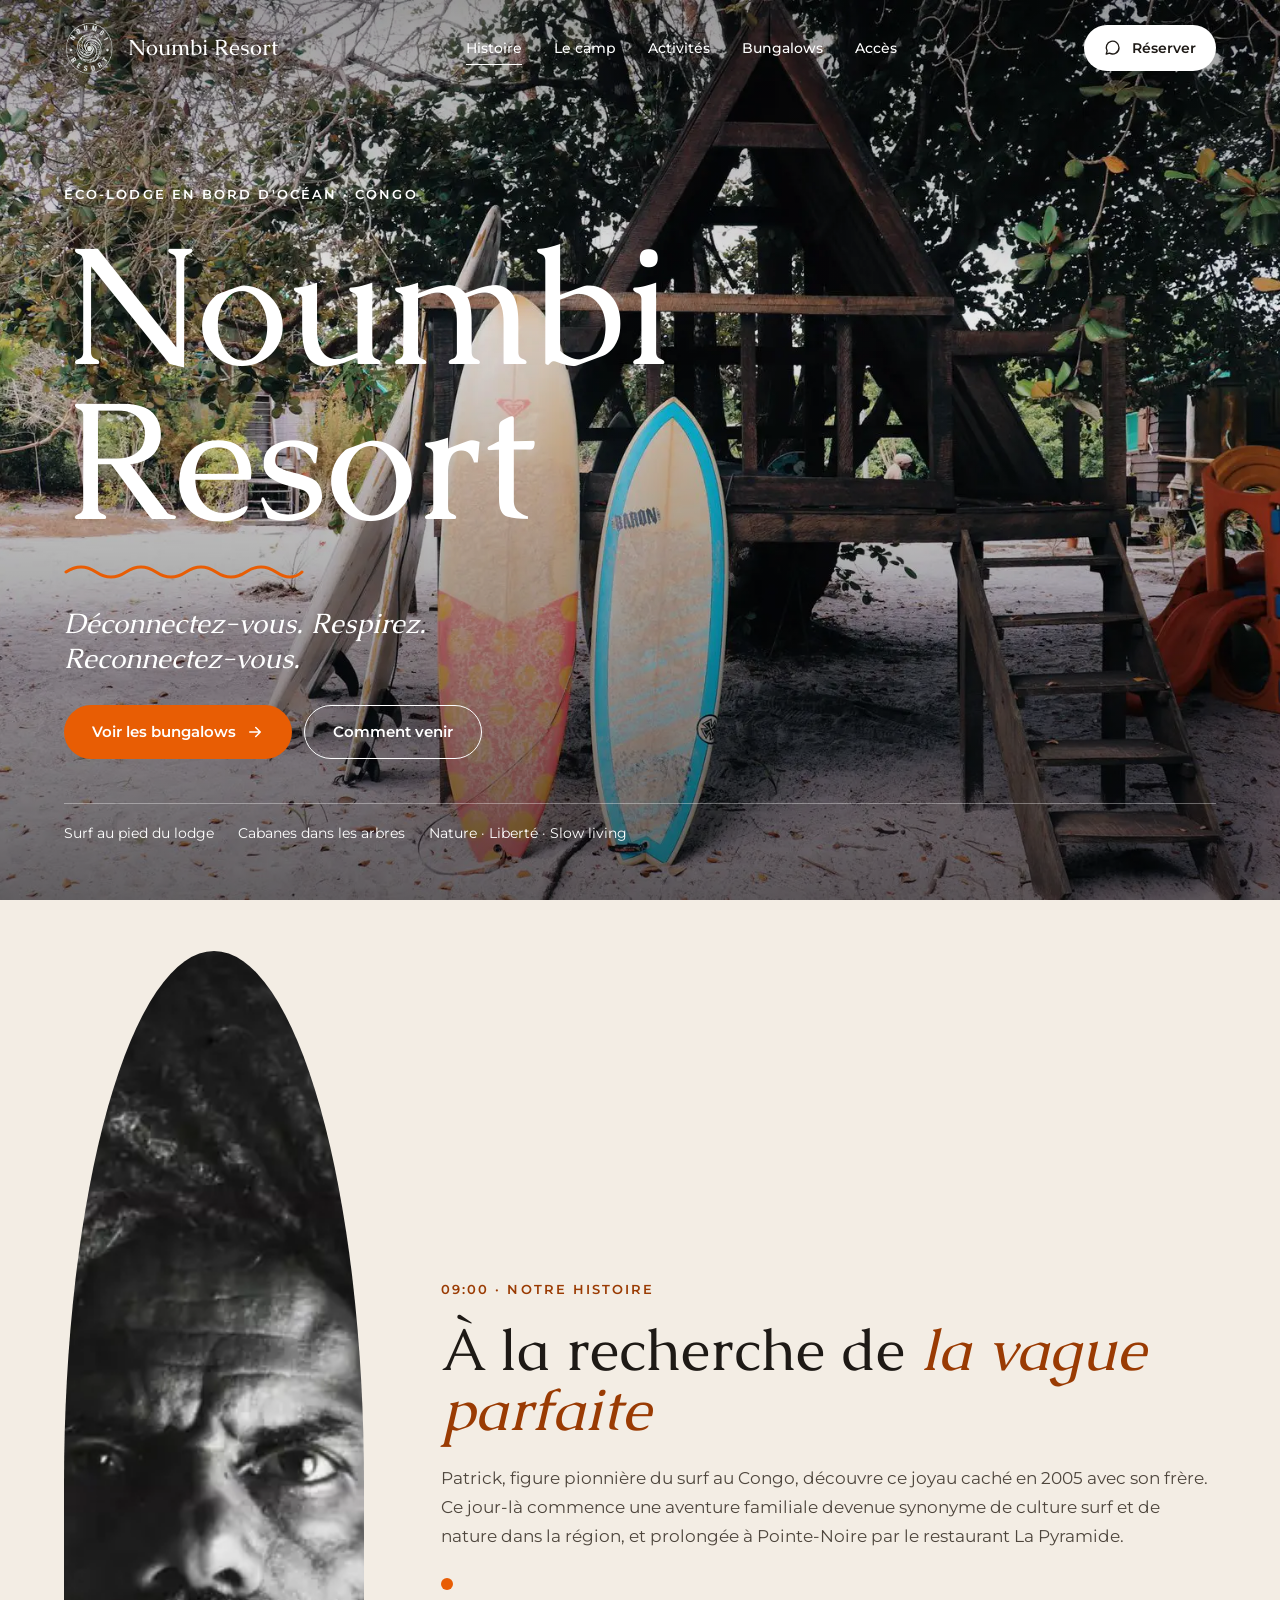
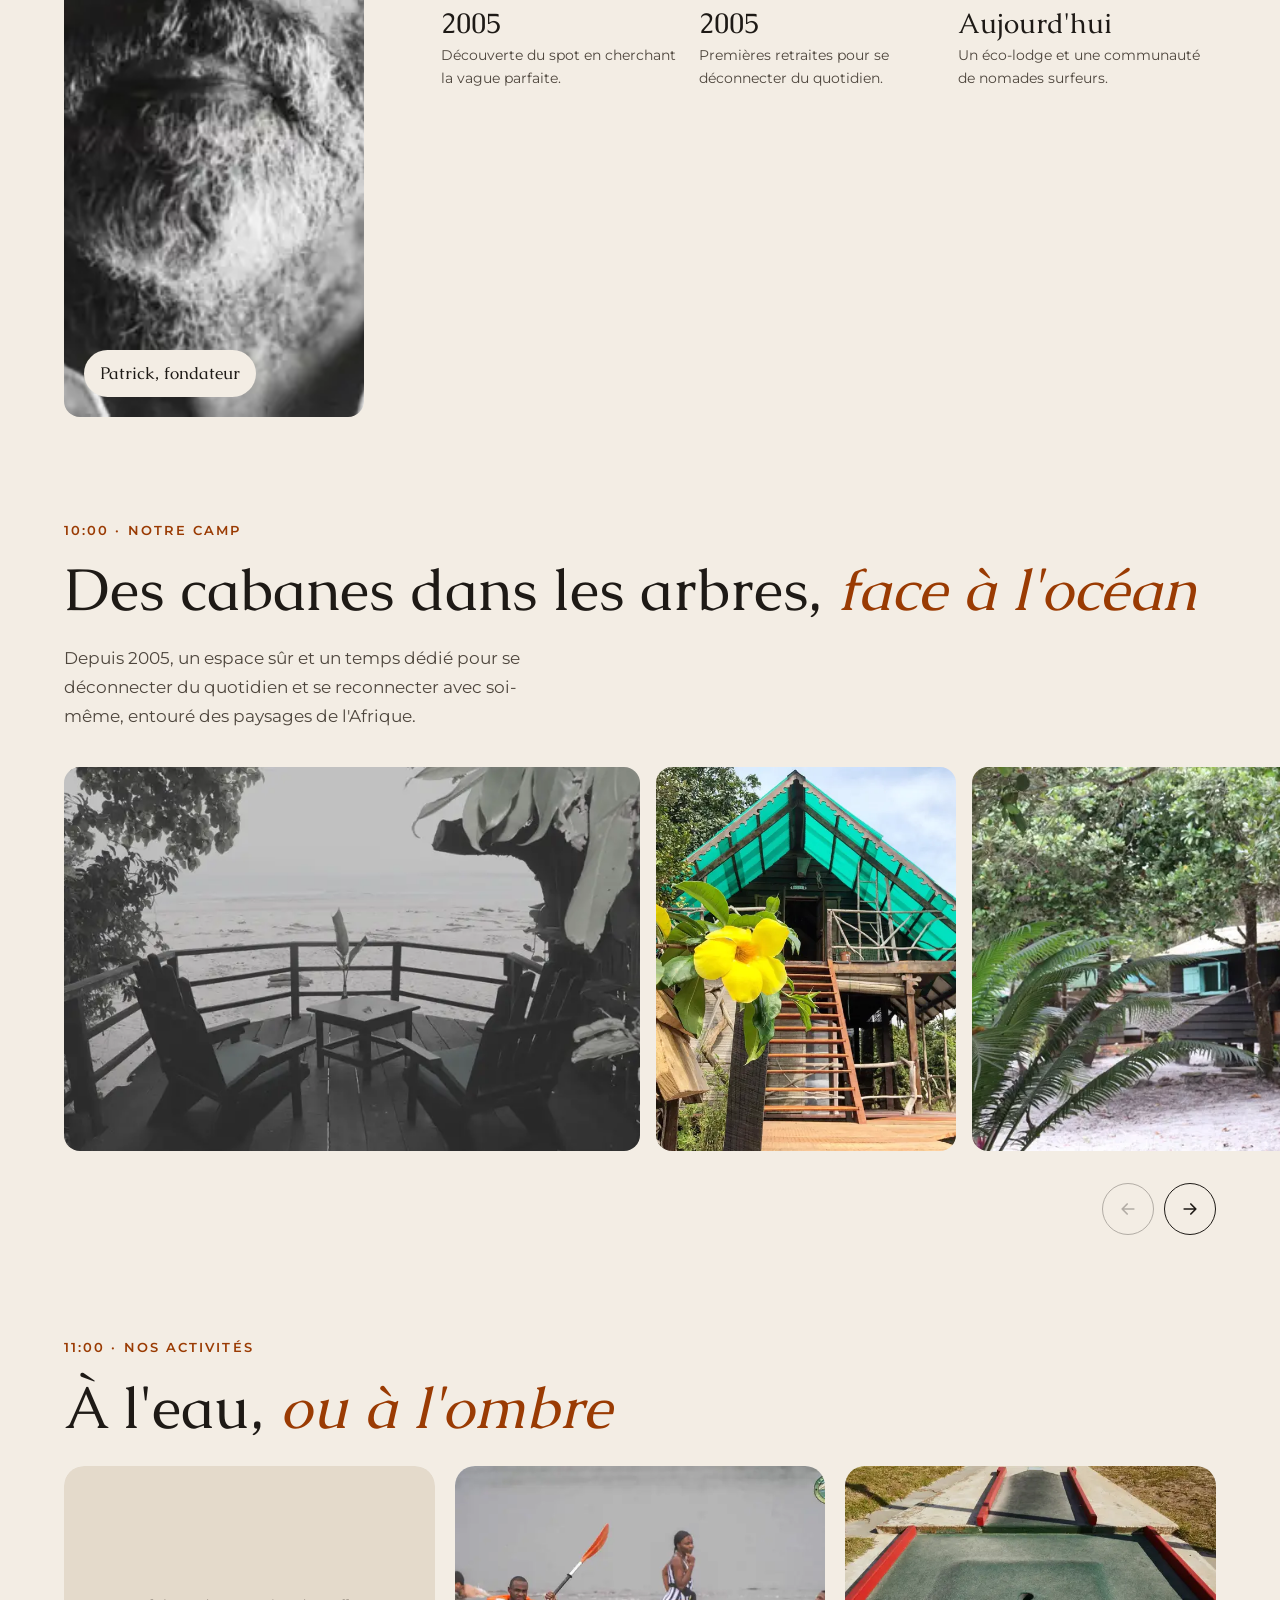
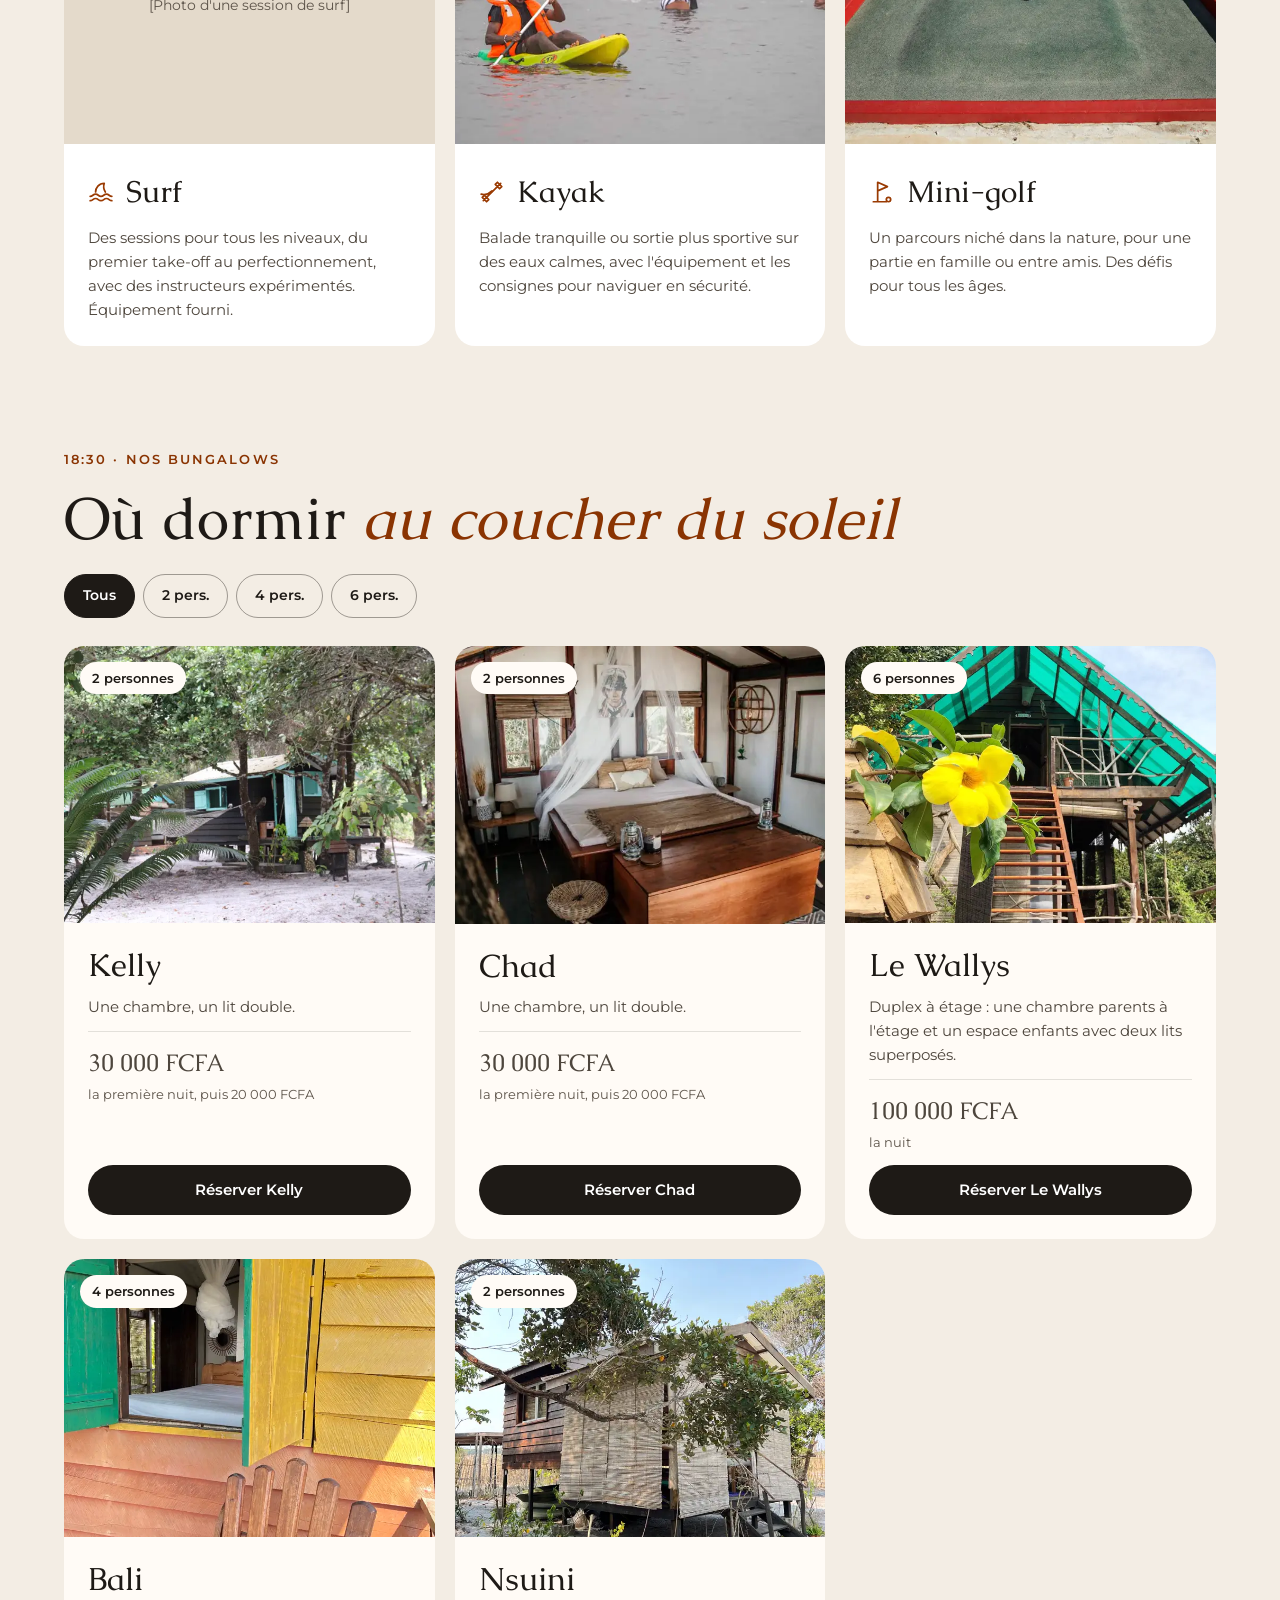
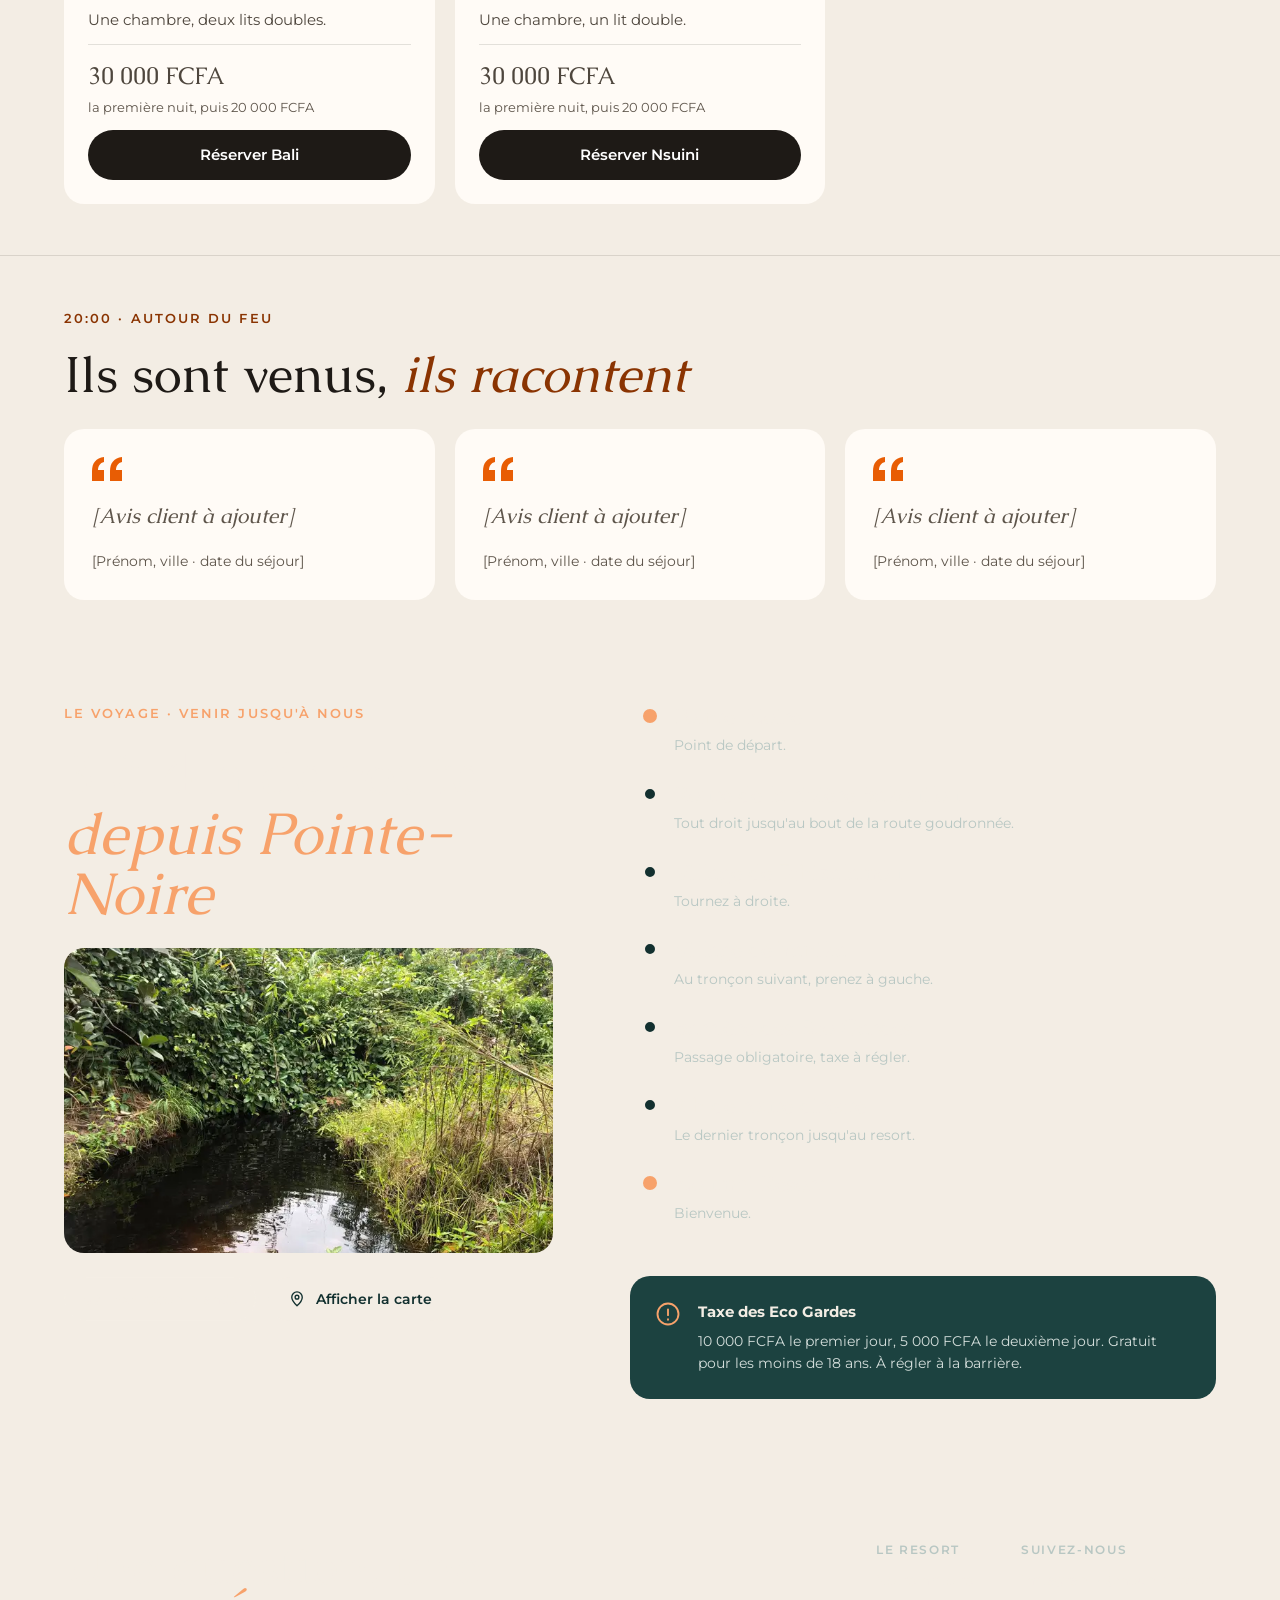
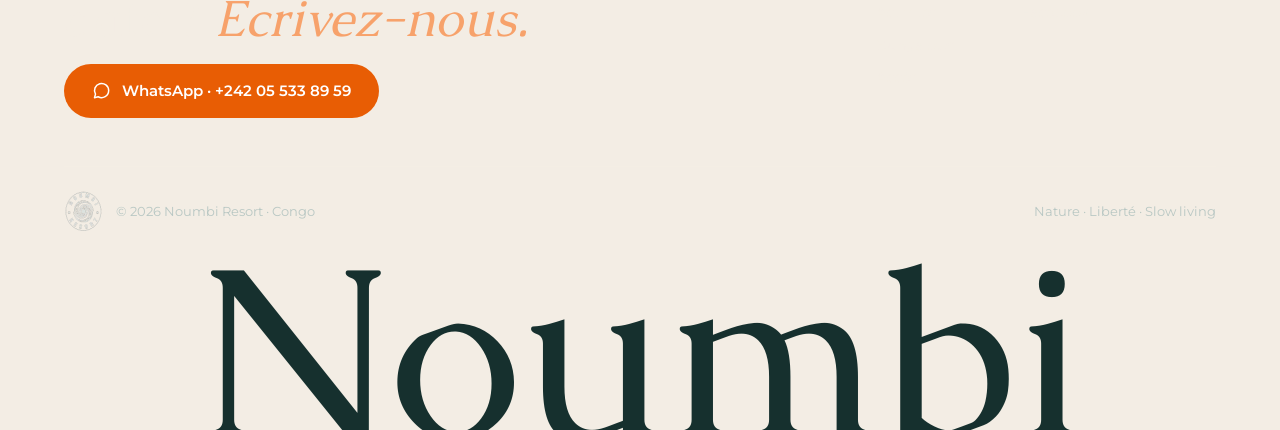
==== index.html @ 4822b178 "Resserre les sections et passe la photo du fondateur en carré plus petit Co-Authored-By: Claude Opus" ====
<!doctype html>
<html lang="fr">
<head>
  <meta charset="utf-8">
  <meta name="viewport" content="width=device-width, initial-scale=1">
  <title>Noumbi Resort · Éco-lodge et surf en bord d'océan, Congo</title>
  <meta name="description" content="Éco-lodge en bord d'océan au Congo, à 3 à 4 h de Pointe-Noire. Surf au pied du lodge, kayak, mini-golf et bungalows dans les arbres. Réservation sur WhatsApp.">
  <meta name="theme-color" content="#F3EDE4">
  <meta property="og:title" content="Noumbi Resort · Une retraite nomade en Afrique">
  <meta property="og:description" content="Déconnectez-vous. Respirez. Reconnectez-vous. Éco-lodge et spot de surf au Congo.">
  <meta property="og:image" content="https://francisnkwaibara.github.io/noumbi-resort/assets/img/og-image.jpg">
  <meta property="og:type" content="website">
  <link rel="icon" href="assets/img/favicon.png" type="image/png">
  <link rel="preconnect" href="https://fonts.googleapis.com">
  <link rel="preconnect" href="https://fonts.gstatic.com" crossorigin>
  <link rel="stylesheet" href="https://fonts.googleapis.com/css2?family=Caudex:ital,wght@0,400;0,700;1,400&family=Montserrat:wght@400;500;600&display=swap">
  <link rel="preload" as="image" href="assets/img/hero-surf-700.webp" media="(max-width: 899px)">
  <link rel="preload" as="image" href="assets/img/hero-surf.webp" media="(min-width: 900px)">
  <link rel="stylesheet" href="css/style.css">
  <script>document.documentElement.classList.add('js')</script>
  <script src="js/main.js" defer></script>
</head>
<body>
  <a class="skip" href="#contenu">Aller au contenu</a>

  <header class="site-header">
    <div class="wrap header-row">
      <a href="#top" class="brand">
        <img src="assets/img/logo-blanc.webp" alt="" width="52" height="52">
        <span>Noumbi Resort</span>
      </a>
      <nav class="nav" id="nav" aria-label="Navigation principale">
        <a href="#histoire">Histoire</a>
        <a href="#camp">Le camp</a>
        <a href="#activites">Activités</a>
        <a href="#bungalows">Bungalows</a>
        <a href="#acces">Accès</a>
      </nav>
      <a class="btn-pill btn-white header-cta" href="https://wa.me/242055338959" target="_blank" rel="noopener">
        <svg width="18" height="18" viewBox="0 0 24 24" fill="none" stroke="currentColor" stroke-width="1.8" stroke-linecap="round" stroke-linejoin="round" aria-hidden="true"><path d="M20 11.5a8.5 8.5 0 0 1-12.6 7.4L3 20l1.2-4.2A8.5 8.5 0 1 1 20 11.5z"/></svg>
        Réserver
      </a>
      <button class="menu-btn" type="button" aria-expanded="false" aria-controls="nav" aria-label="Ouvrir le menu">
        <span></span><span></span>
      </button>
    </div>
  </header>

  <main id="contenu">

    <!-- 06:30 · ACCUEIL -->
    <section id="top" class="hero" data-bg="#F3EDE4" aria-label="Accueil">
      <div class="hero-media" aria-hidden="true">
        <!--
          Option vidéo (desktop seulement, chargée par main.js) :
          ajouter data-video="assets/video/vagues.mp4" sur .hero-media
          (boucle muette de 5 s, moins de 1,5 Mo)
        -->
        <img src="assets/img/hero-surf.webp" srcset="assets/img/hero-surf-700.webp 700w, assets/img/hero-surf.webp 1600w" sizes="100vw" alt="" width="1600" height="1066" fetchpriority="high">
      </div>
      <div class="hero-scrim" aria-hidden="true"></div>
      <div class="wrap hero-content">
        <p class="eyebrow hero-in">Éco-lodge en bord d'océan · Congo</p>
        <h1 class="hero-title" aria-label="Noumbi Resort">
          <span class="word" aria-hidden="true">Noumbi</span>
          <span class="word" aria-hidden="true">Resort</span>
        </h1>
        <svg class="wave" viewBox="0 0 240 20" width="240" height="20" fill="none" aria-hidden="true"><path d="M2 10 Q 17 0 32 10 T 62 10 T 92 10 T 122 10 T 152 10 T 182 10 T 212 10 T 238 10" stroke="currentColor" stroke-width="3" stroke-linecap="round" pathLength="1"/></svg>
        <p class="hero-tagline hero-in">Déconnectez-vous. Respirez. Reconnectez-vous.</p>
        <div class="hero-actions hero-in">
          <a class="btn-pill btn-accent btn-lg" href="#bungalows">Voir les bungalows
            <svg width="18" height="18" viewBox="0 0 24 24" fill="none" stroke="currentColor" stroke-width="2" stroke-linecap="round" stroke-linejoin="round" aria-hidden="true"><path d="M5 12h14M13 6l6 6-6 6"/></svg>
          </a>
          <a class="btn-pill btn-outline-light btn-lg" href="#acces">Comment venir</a>
        </div>
        <ul class="hero-tags hero-in" role="list">
          <li>Surf au pied du lodge</li>
          <li>Cabanes dans les arbres</li>
          <li>Nature · Liberté · Slow living</li>
        </ul>
      </div>
    </section>

    <!-- 09:00 · HISTOIRE -->
    <section id="histoire" class="section" data-bg="#F3EDE4" aria-labelledby="h-histoire">
      <div class="wrap split">
        <figure class="patrick reveal">
          <img src="assets/img/patrick.webp" srcset="assets/img/patrick-700.webp 700w, assets/img/patrick.webp 1169w" sizes="(min-width: 900px) 300px, 220px" alt="Portrait de Patrick, fondateur de Noumbi Resort" width="1169" height="1066" loading="lazy">
          <figcaption>Patrick, fondateur</figcaption>
        </figure>
        <div class="split-text">
          <p class="kicker">09:00 · Notre histoire</p>
          <h2 id="h-histoire" class="h2 reveal">À la recherche de <em>la vague parfaite</em></h2>
          <p class="body reveal">Patrick, figure pionnière du surf au Congo, découvre ce joyau caché en 2005 avec son frère. Ce jour-là commence une aventure familiale devenue synonyme de culture surf et de nature dans la région, et prolongée à Pointe-Noire par le restaurant La Pyramide.</p>
          <ol class="timeline">
            <li class="is-first"><span class="year">2005</span><span>Découverte du spot en cherchant la vague parfaite.</span></li>
            <li><span class="year">2005</span><span>Premières retraites pour se déconnecter du quotidien.</span></li>
            <li><span class="year">Aujourd'hui</span><span>Un éco-lodge et une communauté de nomades surfeurs.</span></li>
          </ol>
        </div>
      </div>
    </section>

    <!-- 10:00 · CAMP -->
    <section id="camp" class="section section-white" data-bg="#FFFFFF" aria-labelledby="h-camp">
      <div class="wrap section-head">
        <div>
          <p class="kicker">10:00 · Notre camp</p>
          <h2 id="h-camp" class="h2 reveal">Des cabanes dans les arbres, <em>face à l'océan</em></h2>
        </div>
        <p class="body narrow reveal">Depuis 2005, un espace sûr et un temps dédié pour se déconnecter du quotidien et se reconnecter avec soi-même, entouré des paysages de l'Afrique.</p>
      </div>
      <div class="gallery-wrap">
        <div class="gallery" tabindex="0" aria-label="Galerie photos du camp, faire défiler horizontalement">
          <figure class="g-wide"><img src="assets/img/terrasse-700.webp" srcset="assets/img/terrasse-700.webp 700w, assets/img/terrasse.webp 1400w" sizes="(min-width: 900px) 660px, 85vw" alt="Terrasse en bois face à l'océan" loading="lazy"></figure>
          <figure class="g-tall"><img src="assets/img/cabane-arbre-700.webp" alt="Cabane perchée au toit vert" loading="lazy"></figure>
          <figure class="g-wide"><img src="assets/img/camp-700.webp" srcset="assets/img/camp-700.webp 700w, assets/img/camp.webp 1200w" sizes="(min-width: 900px) 660px, 85vw" alt="Bungalow sur le sable, sous les arbres" loading="lazy"></figure>
          <figure class="g-tall"><img src="assets/img/bungalow-couleurs-700.webp" alt="Fenêtre colorée d'un bungalow" loading="lazy"></figure>
          <figure class="g-wide"><img src="assets/img/chambre-700.webp" srcset="assets/img/chambre-700.webp 700w, assets/img/chambre.webp 1024w" sizes="(min-width: 900px) 660px, 85vw" alt="Chambre avec moustiquaire et bois naturel" loading="lazy"></figure>
          <figure class="g-tall"><img src="assets/img/cabane-sable-700.webp" alt="Cabane en bois sur pilotis" loading="lazy"></figure>
        </div>
        <div class="gallery-nav">
          <button type="button" class="round-btn" data-dir="-1" aria-label="Photos précédentes"><svg width="20" height="20" viewBox="0 0 24 24" fill="none" stroke="currentColor" stroke-width="2" stroke-linecap="round" stroke-linejoin="round" aria-hidden="true"><path d="M19 12H5M11 6l-6 6 6 6"/></svg></button>
          <button type="button" class="round-btn" data-dir="1" aria-label="Photos suivantes"><svg width="20" height="20" viewBox="0 0 24 24" fill="none" stroke="currentColor" stroke-width="2" stroke-linecap="round" stroke-linejoin="round" aria-hidden="true"><path d="M5 12h14M13 6l6 6-6 6"/></svg></button>
        </div>
      </div>
    </section>

    <!-- 11:00 · ACTIVITÉS -->
    <section id="activites" class="section" data-bg="#F3EDE4" aria-labelledby="h-activites">
      <div class="wrap">
        <div class="section-head">
          <div>
            <p class="kicker">11:00 · Nos activités</p>
            <h2 id="h-activites" class="h2 reveal">À l'eau, <em>ou à l'ombre</em></h2>
          </div>
        </div>
        <div class="cards-3">
          <article class="card reveal">
            <!-- À REMPLACER : photo d'une session de surf -->
            <div class="card-media placeholder">[Photo d'une session de surf]</div>
            <div class="card-body">
              <h3><svg width="26" height="26" viewBox="0 0 24 24" fill="none" stroke="currentColor" stroke-width="1.6" stroke-linecap="round" stroke-linejoin="round" aria-hidden="true"><path d="M2 16c2.5 0 2.5-2 5-2s2.5 2 5 2 2.5-2 5-2 2.5 2 5 2M2 20c2.5 0 2.5-2 5-2s2.5 2 5 2 2.5-2 5-2 2.5 2 5 2M7 12c0-4 3-8 8-8-1 3-1 5 1 8"/></svg>Surf</h3>
              <p>Des sessions pour tous les niveaux, du premier take-off au perfectionnement, avec des instructeurs expérimentés. Équipement fourni.</p>
            </div>
          </article>
          <article class="card reveal">
            <div class="card-media"><img src="assets/img/kayak-700.webp" alt="Sortie en kayak à Noumbi" loading="lazy" width="700" height="466"></div>
            <div class="card-body">
              <h3><svg width="26" height="26" viewBox="0 0 24 24" fill="none" stroke="currentColor" stroke-width="1.6" stroke-linecap="round" stroke-linejoin="round" aria-hidden="true"><path d="M4 20 20 4M17 3l4 4-2 2-4-4zM3 17l4 4 2-2-4-4zM2 14c4 1 7 0 10-3"/></svg>Kayak</h3>
              <p>Balade tranquille ou sortie plus sportive sur des eaux calmes, avec l'équipement et les consignes pour naviguer en sécurité.</p>
            </div>
          </article>
          <article class="card reveal">
            <div class="card-media"><img src="assets/img/minigolf-700.webp" alt="Parcours de mini-golf du resort" loading="lazy" width="700" height="466"></div>
            <div class="card-body">
              <h3><svg width="26" height="26" viewBox="0 0 24 24" fill="none" stroke="currentColor" stroke-width="1.6" stroke-linecap="round" stroke-linejoin="round" aria-hidden="true"><path d="M8 21V3l9 4-9 4M4 21h12"/><circle cx="18" cy="19" r="2"/></svg>Mini-golf</h3>
              <p>Un parcours niché dans la nature, pour une partie en famille ou entre amis. Des défis pour tous les âges.</p>
            </div>
          </article>
        </div>
      </div>
    </section>

    <!-- 18:30 · BUNGALOWS -->
    <section id="bungalows" class="section section-sunset" data-bg="#F6DCC4" aria-labelledby="h-bungalows">
      <div class="wrap">
        <div class="section-head">
          <div>
            <p class="kicker">18:30 · Nos bungalows</p>
            <h2 id="h-bungalows" class="h2 reveal">Où dormir <em>au coucher du soleil</em></h2>
          </div>
          <div class="filters" role="group" aria-label="Filtrer par capacité">
            <button type="button" class="pill is-on" data-cap="all" aria-pressed="true">Tous</button>
            <button type="button" class="pill" data-cap="2" aria-pressed="false">2 pers.</button>
            <button type="button" class="pill" data-cap="4" aria-pressed="false">4 pers.</button>
            <button type="button" class="pill" data-cap="6" aria-pressed="false">6 pers.</button>
          </div>
        </div>

        <!--
          Pour ajouter des photos à un bungalow : ajouter d'autres <img> dans .slides.
          Les points de navigation apparaissent automatiquement dès 2 photos.
          À VÉRIFIER avec le client : quelle photo correspond à quel bungalow.
        -->
        <ul class="bungalows" role="list">
          <li class="bungalow reveal" data-cap="2" data-name="Kelly">
            <div class="slides"><img src="assets/img/camp-700.webp" alt="Bungalow Kelly" loading="lazy" width="700" height="466"></div>
            <span class="cap-badge">2 personnes</span>
            <div class="b-body">
              <h3>Kelly</h3>
              <p>Une chambre, un lit double.</p>
              <p class="price"><strong>30 000 FCFA</strong><span>la première nuit, puis 20 000 FCFA</span></p>
              <a class="btn-pill btn-dark btn-block wa-book" href="https://wa.me/242055338959" target="_blank" rel="noopener">Réserver Kelly</a>
            </div>
          </li>
          <li class="bungalow reveal" data-cap="2" data-name="Chad">
            <div class="slides"><img src="assets/img/chambre-700.webp" alt="Bungalow Chad" loading="lazy" width="700" height="466"></div>
            <span class="cap-badge">2 personnes</span>
            <div class="b-body">
              <h3>Chad</h3>
              <p>Une chambre, un lit double.</p>
              <p class="price"><strong>30 000 FCFA</strong><span>la première nuit, puis 20 000 FCFA</span></p>
              <a class="btn-pill btn-dark btn-block wa-book" href="https://wa.me/242055338959" target="_blank" rel="noopener">Réserver Chad</a>
            </div>
          </li>
          <li class="bungalow reveal" data-cap="6" data-name="Le Wallys">
            <div class="slides"><img src="assets/img/cabane-arbre-700.webp" alt="Bungalow Le Wallys" loading="lazy" width="700" height="700"></div>
            <span class="cap-badge">6 personnes</span>
            <div class="b-body">
              <h3>Le Wallys</h3>
              <p>Duplex à étage : une chambre parents à l'étage et un espace enfants avec deux lits superposés.</p>
              <p class="price"><strong>100 000 FCFA</strong><span>la nuit</span></p>
              <a class="btn-pill btn-dark btn-block wa-book" href="https://wa.me/242055338959" target="_blank" rel="noopener">Réserver Le Wallys</a>
            </div>
          </li>
          <li class="bungalow reveal" data-cap="4" data-name="Bali">
            <div class="slides"><img src="assets/img/bungalow-couleurs-700.webp" alt="Bungalow Bali" loading="lazy" width="700" height="933"></div>
            <span class="cap-badge">4 personnes</span>
            <div class="b-body">
              <h3>Bali</h3>
              <p>Une chambre, deux lits doubles.</p>
              <p class="price"><strong>30 000 FCFA</strong><span>la première nuit, puis 20 000 FCFA</span></p>
              <a class="btn-pill btn-dark btn-block wa-book" href="https://wa.me/242055338959" target="_blank" rel="noopener">Réserver Bali</a>
            </div>
          </li>
          <li class="bungalow reveal" data-cap="2" data-name="Nsuini">
            <div class="slides"><img src="assets/img/cabane-sable-700.webp" alt="Bungalow Nsuini" loading="lazy" width="700" height="933"></div>
            <span class="cap-badge">2 personnes</span>
            <div class="b-body">
              <h3>Nsuini</h3>
              <p>Une chambre, un lit double.</p>
              <p class="price"><strong>30 000 FCFA</strong><span>la première nuit, puis 20 000 FCFA</span></p>
              <a class="btn-pill btn-dark btn-block wa-book" href="https://wa.me/242055338959" target="_blank" rel="noopener">Réserver Nsuini</a>
            </div>
          </li>
        </ul>
      </div>
    </section>

    <!-- 20:00 · AVIS -->
    <section class="section section-sunset section-line" data-bg="#F6DCC4" aria-labelledby="h-avis">
      <div class="wrap">
        <div class="section-head">
          <div>
            <p class="kicker">20:00 · Autour du feu</p>
            <h2 id="h-avis" class="h2 h2-sm reveal">Ils sont venus, <em>ils racontent</em></h2>
          </div>
        </div>
        <!-- À REMPLACER : 3 vrais avis (Google, Facebook, messages), avec l'accord des clients -->
        <div class="cards-3">
          <figure class="review reveal">
            <svg width="32" height="24" viewBox="0 0 32 24" fill="currentColor" aria-hidden="true"><path d="M0 24V14C0 6 4 1 12 0v5c-4 1-6 4-6 8h6v11zm18 0V14c0-8 4-13 12-14v5c-4 1-6 4-6 8h6v11z"/></svg>
            <blockquote>[Avis client à ajouter]</blockquote>
            <figcaption>[Prénom, ville · date du séjour]</figcaption>
          </figure>
          <figure class="review reveal">
            <svg width="32" height="24" viewBox="0 0 32 24" fill="currentColor" aria-hidden="true"><path d="M0 24V14C0 6 4 1 12 0v5c-4 1-6 4-6 8h6v11zm18 0V14c0-8 4-13 12-14v5c-4 1-6 4-6 8h6v11z"/></svg>
            <blockquote>[Avis client à ajouter]</blockquote>
            <figcaption>[Prénom, ville · date du séjour]</figcaption>
          </figure>
          <figure class="review reveal">
            <svg width="32" height="24" viewBox="0 0 32 24" fill="currentColor" aria-hidden="true"><path d="M0 24V14C0 6 4 1 12 0v5c-4 1-6 4-6 8h6v11zm18 0V14c0-8 4-13 12-14v5c-4 1-6 4-6 8h6v11z"/></svg>
            <blockquote>[Avis client à ajouter]</blockquote>
            <figcaption>[Prénom, ville · date du séjour]</figcaption>
          </figure>
        </div>
      </div>
    </section>

    <!-- 21:00 · ACCÈS -->
    <section id="acces" class="section section-night" data-bg="#12302F" aria-labelledby="h-acces">
      <div class="wrap split split-top">
        <div class="acces-side">
          <p class="kicker">Le voyage · Venir jusqu'à nous</p>
          <h2 id="h-acces" class="h2 reveal">3 à 4 h de route <em>depuis Pointe-Noire</em></h2>
          <!--
            Carte chargée uniquement au clic (économise les données).
            À VÉRIFIER : la carte du site Bubble pointait près de Brazzaville.
            Remplacer la requête par les coordonnées exactes du resort, ex. q=-3.9,11.4
          -->
          <div class="map" data-map-src="https://www.google.com/maps?q=Noumbi+Resort+Congo&amp;z=11&amp;output=embed">
            <img src="assets/img/riviere-700.webp" srcset="assets/img/riviere-700.webp 700w, assets/img/riviere.webp 1200w" sizes="(min-width: 900px) 600px, 100vw" alt="Rivière bordée de végétation sur la route du resort" loading="lazy" width="700" height="525">
          </div>
          <div class="acces-actions">
            <span class="chip">
              <svg width="20" height="20" viewBox="0 0 24 24" fill="none" stroke="currentColor" stroke-width="1.6" stroke-linecap="round" stroke-linejoin="round" aria-hidden="true"><path d="M3 15v-4l2-5h11l3 5h2v4h-2M3 15h2M9 15h6"/><circle cx="7" cy="16" r="2"/><circle cx="17" cy="16" r="2"/></svg>
              4x4 recommandé
            </span>
            <button type="button" class="btn-pill btn-sand map-btn">
              <svg width="18" height="18" viewBox="0 0 24 24" fill="none" stroke="currentColor" stroke-width="1.8" stroke-linecap="round" stroke-linejoin="round" aria-hidden="true"><path d="M12 21s-7-6.2-7-11.5a7 7 0 0 1 14 0C19 14.8 12 21 12 21z"/><circle cx="12" cy="9.5" r="2.5"/></svg>
              Afficher la carte
            </button>
          </div>
        </div>
        <div class="acces-main">
          <ol class="route">
            <li class="is-end"><strong>Pointe-Noire</strong><span>Point de départ.</span></li>
            <li><strong>Route de la rivière Bakouilou</strong><span>Tout droit jusqu'au bout de la route goudronnée.</span></li>
            <li><strong>Village de Tchizalamou</strong><span>Tournez à droite.</span></li>
            <li><strong>Village de Yanika</strong><span>Au tronçon suivant, prenez à gauche.</span></li>
            <li><strong>Barrière des Eco Gardes</strong><span>Passage obligatoire, taxe à régler.</span></li>
            <li><strong>2 h de route directe</strong><span>Le dernier tronçon jusqu'au resort.</span></li>
            <li class="is-end"><strong>Noumbi Resort</strong><span>Bienvenue.</span></li>
          </ol>
          <div class="notice reveal">
            <svg width="28" height="28" viewBox="0 0 24 24" fill="none" stroke="currentColor" stroke-width="1.6" stroke-linecap="round" stroke-linejoin="round" aria-hidden="true"><circle cx="12" cy="12" r="9"/><path d="M12 8v5M12 16.5v.5"/></svg>
            <div>
              <strong>Taxe des Eco Gardes</strong>
              <p>10 000 FCFA le premier jour, 5 000 FCFA le deuxième jour. Gratuit pour les moins de 18 ans. À régler à la barrière.</p>
            </div>
          </div>
        </div>
      </div>
    </section>
  </main>

  <!-- NUIT · CONTACT -->
  <footer class="site-footer" data-bg="#0C2221">
    <div class="wrap">
      <div class="foot-top">
        <div class="foot-cta">
          <h2 class="h2 h2-sm">Une question, une date ? <em>Écrivez-nous.</em></h2>
          <a class="btn-pill btn-accent btn-lg" href="https://wa.me/242055338959" target="_blank" rel="noopener">
            <svg width="20" height="20" viewBox="0 0 24 24" fill="none" stroke="currentColor" stroke-width="1.8" stroke-linecap="round" stroke-linejoin="round" aria-hidden="true"><path d="M20 11.5a8.5 8.5 0 0 1-12.6 7.4L3 20l1.2-4.2A8.5 8.5 0 1 1 20 11.5z"/></svg>
            WhatsApp · +242 05 533 89 59
          </a>
        </div>
        <div class="foot-cols">
          <div>
            <h3>Le resort</h3>
            <a href="#histoire">Notre histoire</a>
            <a href="#activites">Activités</a>
            <a href="#bungalows">Bungalows</a>
            <a href="#acces">Accès</a>
          </div>
          <div>
            <h3>Suivez-nous</h3>
            <a href="https://www.instagram.com/noumbiresort/" target="_blank" rel="noopener">Instagram · @noumbiresort</a>
            <a href="https://www.facebook.com/Noumbi-Resort-2183032765297582/" target="_blank" rel="noopener">Facebook</a>
          </div>
        </div>
      </div>
      <div class="foot-bottom">
        <div class="foot-brand"><img src="assets/img/logo-blanc.webp" alt="" width="40" height="40" loading="lazy"><span>© <span data-year>2026</span> Noumbi Resort · Congo</span></div>
        <span>Nature · Liberté · Slow living</span>
      </div>
      <p class="foot-word" aria-hidden="true">Noumbi</p>
    </div>
  </footer>

  <a class="wa-float" href="https://wa.me/242055338959" target="_blank" rel="noopener" aria-label="Écrire à Noumbi Resort sur WhatsApp">
    <svg width="26" height="26" viewBox="0 0 24 24" fill="none" stroke="currentColor" stroke-width="1.8" stroke-linecap="round" stroke-linejoin="round" aria-hidden="true"><path d="M20 11.5a8.5 8.5 0 0 1-12.6 7.4L3 20l1.2-4.2A8.5 8.5 0 1 1 20 11.5z"/></svg>
  </a>
</body>
</html>
---- css/style.css ----
/* =========================================================
   Noumbi Resort · « une journée à Noumbi »
   Mobile d'abord. Desktop à partir de 900px.
   ========================================================= */

:root {
  --sand: #F3EDE4;
  --white: #FFFFFF;
  --sunset: #F6DCC4;
  --card-warm: #FFFBF6;
  --night: #12302F;
  --night-deep: #0C2221;
  --night-card: #1C4240;

  --ink: #1E1A16;
  --ink-soft: #4E463D;
  --ink-mute: #5E554B;
  --light: #F3EDE4;
  --light-mute: #B8C7C3;

  --accent: #E85D04;          /* orange Noumbi : boutons, graphismes, grands titres */
  --accent-text: #9A3B03;     /* orange foncé : petits textes sur fond clair (contraste AA) */
  --accent-night: #F7A26B;    /* orange clair : textes sur fond nuit */

  --f-title: 'Caudex', Georgia, serif;
  --f-body: 'Montserrat', system-ui, sans-serif;

  --gutter: 20px;
  --section-y: 28px;
  --radius: 20px;
  --ease: cubic-bezier(.2, .8, .2, 1);
}
@media (min-width: 900px) {
  :root { --gutter: clamp(40px, 5vw, 72px); --section-y: clamp(48px, 4vw, 56px); }
}

/* ---------- Base ---------- */
*, *::before, *::after { box-sizing: border-box; }
html { scroll-behavior: smooth; -webkit-text-size-adjust: 100%; }
body {
  margin: 0;
  background: var(--sand);
  color: var(--ink);
  font-family: var(--f-body);
  font-size: 16px;
  line-height: 1.6;
  -webkit-font-smoothing: antialiased;
  overflow-x: hidden;
}
img, svg, video, iframe { display: block; max-width: 100%; }
a { color: inherit; }
h1, h2, h3, p, ol, ul, figure, blockquote { margin: 0; }
ol, ul { padding: 0; list-style: none; }
button { font: inherit; color: inherit; }
:focus-visible { outline: 2px solid var(--accent); outline-offset: 3px; }
.wrap { max-width: 1440px; margin: 0 auto; padding-inline: var(--gutter); }
.skip { position: absolute; left: 16px; top: -60px; z-index: 100; background: var(--ink); color: #fff; padding: 12px 16px; border-radius: 8px; }
.skip:focus { top: 16px; }

/* ---------- Typo ---------- */
.kicker {
  font-size: 13px; font-weight: 600; letter-spacing: .16em; text-transform: uppercase;
  color: var(--accent-text); margin-bottom: 20px;
}
.h2 { font-family: var(--f-title); font-weight: 400; font-size: clamp(38px, 4.6vw, 68px); line-height: 1.02; }
.h2-sm { font-size: clamp(34px, 4vw, 56px); }
.h2 em { color: var(--accent-text); }
.body { font-size: 17px; line-height: 1.7; color: var(--ink-soft); }
.narrow { max-width: 460px; }
.eyebrow { font-size: 13px; font-weight: 600; letter-spacing: .16em; text-transform: uppercase; }

/* ---------- Boutons ---------- */
.btn-pill {
  display: inline-flex; align-items: center; justify-content: center; gap: 10px;
  height: 46px; padding: 0 20px; border-radius: 999px; border: 0; cursor: pointer;
  font-size: 14px; font-weight: 600; text-decoration: none; white-space: nowrap;
  transition: transform .25s var(--ease), background-color .25s, color .25s;
}
.btn-pill:active { transform: scale(.97); }
.btn-lg { height: 54px; padding: 0 28px; font-size: 15px; }
.btn-block { display: flex; width: 100%; height: 50px; font-size: 15px; }
.btn-accent { background: var(--accent); color: #fff; }
.btn-accent:hover { background: #C94F02; }
.btn-accent svg { transition: transform .3s var(--ease); }
.btn-accent:hover svg { transform: translateX(4px); }
.btn-white { background: #fff; color: var(--ink); }
.btn-dark { background: var(--ink); color: #fff; }
.btn-dark:hover { background: var(--accent-text); }
.btn-sand { background: var(--light); color: var(--night); height: 44px; }
.btn-outline-light { border: 1.5px solid #fff; color: #fff; }
.btn-outline-light:hover { background: #fff; color: var(--ink); }

/* ---------- En-tête ---------- */
.site-header {
  position: fixed; inset: 0 0 auto; z-index: 50; color: #fff;
  transition: background-color .35s, color .35s, box-shadow .35s, transform .4s var(--ease);
}
.site-header.is-scrolled { background: rgba(243, 237, 228, .92); color: var(--ink); box-shadow: 0 1px 0 rgba(30, 26, 22, .08); backdrop-filter: blur(10px); -webkit-backdrop-filter: blur(10px); }
.site-header.is-hidden { transform: translateY(-100%); }
.header-row { display: flex; align-items: center; justify-content: space-between; gap: 16px; height: 72px; }
.brand { display: flex; align-items: center; gap: 10px; text-decoration: none; font-family: var(--f-title); font-size: 20px; }
.brand img { width: 42px; height: 42px; transition: filter .35s; }
.is-scrolled .brand img { filter: invert(1); }
.nav { display: none; }
.header-cta { display: none; }
.menu-btn {
  width: 48px; height: 48px; border-radius: 50%; border: 1.5px solid currentColor; background: transparent; cursor: pointer;
  display: flex; flex-direction: column; align-items: center; justify-content: center; gap: 6px;
}
.menu-btn span { width: 18px; height: 2px; background: currentColor; transition: transform .3s var(--ease); }
.menu-btn[aria-expanded="true"] span:first-child { transform: translateY(4px) rotate(45deg); }
.menu-btn[aria-expanded="true"] span:last-child { transform: translateY(-4px) rotate(-45deg); }

/* Menu mobile */
@media (max-width: 899px) {
  .nav {
    display: flex; flex-direction: column; position: fixed; inset: 72px 12px auto; padding: 12px;
    background: var(--sand); color: var(--ink); border-radius: var(--radius);
    box-shadow: 0 20px 40px rgba(0, 0, 0, .18);
    opacity: 0; transform: translateY(-8px); pointer-events: none; visibility: hidden;
    transition: opacity .25s, transform .3s var(--ease), visibility .3s;
  }
  .nav.is-open { opacity: 1; transform: none; pointer-events: auto; visibility: visible; }
  .nav a { padding: 14px 16px; font-family: var(--f-title); font-size: 24px; text-decoration: none; border-radius: 12px; }
  .nav a:hover { background: #fff; }
}
@media (min-width: 900px) {
  .header-row { height: 96px; }
  .brand img { width: 52px; height: 52px; }
  .brand { font-size: 22px; gap: 12px; }
  .nav { display: flex; gap: 32px; font-size: 14px; font-weight: 500; }
  .nav a { text-decoration: none; position: relative; padding: 6px 0; }
  .nav a::after { content: ""; position: absolute; left: 0; right: 0; bottom: 0; height: 1.5px; background: currentColor; transform: scaleX(0); transform-origin: right; transition: transform .35s var(--ease); }
  .nav a:hover::after, .nav a.is-active::after { transform: scaleX(1); transform-origin: left; }
  .header-cta { display: inline-flex; }
  .is-scrolled .header-cta { background: var(--ink); color: #fff; }
  .menu-btn { display: none; }
}

/* ---------- 06:30 · Accueil ---------- */
.hero { position: relative; min-height: 100svh; display: flex; color: #fff; background: #2A2620; overflow: hidden; }
.hero-media { position: absolute; inset: 0; }
.hero-media img, .hero-media video { width: 100%; height: 100%; object-fit: cover; object-position: center 55%; }
.hero-media video { position: absolute; inset: 0; opacity: 0; transition: opacity 1s; }
.hero-media.is-playing video { opacity: 1; }
.hero-scrim { position: absolute; inset: 0; background: linear-gradient(180deg, rgba(0,0,0,.4) 0%, rgba(0,0,0,.08) 35%, rgba(0,0,0,.6) 100%); }
.hero-content {
  position: relative; z-index: 1; width: 100%;
  display: flex; flex-direction: column; justify-content: flex-end; gap: 20px;
  padding-top: 120px; padding-bottom: 40px;
}
.hero-title { font-family: var(--f-title); font-weight: 400; font-size: clamp(64px, 18vw, 168px); line-height: .92; letter-spacing: -.01em; }
.hero-title .word { display: block; }
.hero-title .char { display: inline-block; }
.wave { color: var(--accent); width: 200px; height: auto; }
.hero-tagline { max-width: 520px; font-family: var(--f-title); font-style: italic; font-size: clamp(22px, 2.2vw, 30px); line-height: 1.25; }
.hero-actions { display: flex; flex-wrap: wrap; gap: 12px; margin-top: 4px; }
.hero-tags { display: flex; flex-wrap: wrap; gap: 6px 24px; margin-top: 20px; padding-top: 18px; border-top: 1px solid rgba(255,255,255,.35); font-size: 14px; }
@media (max-width: 599px) {
  .hero-actions .btn-pill { flex: 1 1 100%; }
}
@media (min-width: 900px) {
  .hero { min-height: max(760px, 100svh); }
  .hero-content { padding-bottom: 56px; gap: 24px; }
  .wave { width: 240px; }
}

/* ---------- Sections ---------- */
.section { padding-block: var(--section-y); }
.section-white { background: var(--white); }
.section-sunset { background: var(--sunset); }
.section-sunset .kicker, .section-sunset .h2 em { color: #8A3402; }
.section-line { border-top: 1px solid rgba(30, 26, 22, .12); }
.section-night { background: var(--night); color: var(--light); }
.section-night .kicker, .section-night .h2 em { color: var(--accent-night); }
.section-head { display: flex; flex-wrap: wrap; justify-content: space-between; align-items: flex-end; gap: 24px 64px; margin-bottom: 28px; }

/* Fond qui change au fil de la journée : main.js pose .bg-sync sur <html>,
   les sections deviennent transparentes et c'est le fond du body qui fond d'une couleur à l'autre. */
.bg-sync body { transition: background-color .9s ease; }
.bg-sync main > .section, .bg-sync .section-white, .bg-sync .section-sunset, .bg-sync .section-night { background: transparent; }

/* ---------- 09:00 · Histoire ---------- */
.split { display: flex; flex-direction: column; gap: 28px; }
.patrick { position: relative; max-width: 220px; width: 100%; margin-inline: auto; }
.patrick img { width: 100%; aspect-ratio: 1 / 1; object-fit: cover; border-radius: 50% 50% 16px 16px / 50% 50% 16px 16px; }
.patrick figcaption { position: absolute; left: 20px; bottom: 20px; background: var(--sand); padding: 10px 16px; border-radius: 999px; font-family: var(--f-title); font-size: 17px; }
.split-text { display: flex; flex-direction: column; gap: 24px; }
.split-text .kicker { margin-bottom: -4px; }

.timeline { position: relative; display: grid; grid-template-columns: 1fr; margin-top: 8px; }
.timeline::before {
  content: ""; position: absolute; background: var(--ink);
  left: 5px; top: 6px; bottom: 6px; width: 2px;
  transform-origin: top; transform: scaleY(var(--progress, 1));
}
.timeline li { position: relative; display: flex; flex-direction: column; gap: 4px; padding: 0 0 24px 32px; font-size: 14px; color: var(--ink-soft); }
.timeline li::before {
  content: ""; position: absolute; left: 0; top: 6px; width: 12px; height: 12px; border-radius: 50%;
  background: var(--ink); transform: scale(var(--dot, 1)); transition: transform .4s var(--ease);
}
.timeline li.is-first::before { background: var(--accent); }
.timeline .year { font-family: var(--f-title); font-size: 28px; color: var(--ink); line-height: 1.2; }
@media (min-width: 900px) {
  .split { flex-direction: row; align-items: center; gap: clamp(48px, 6vw, 88px); }
  .patrick { flex: 0 1 300px; max-width: 300px; margin-inline: 0; }
  .split-text { flex: 1.3 1 0; }
  .timeline { grid-template-columns: repeat(3, 1fr); border-top: 0; }
  .timeline::before { left: 0; right: 0; top: 0; bottom: auto; width: auto; height: 2px; transform-origin: left; transform: scaleX(var(--progress, 1)); }
  .timeline li { padding: 24px 16px 0 0; }
  .timeline li::before { top: -5px; }
}

/* ---------- 10:00 · Camp (galerie) ---------- */
.gallery-wrap { position: relative; }
.gallery {
  display: flex; gap: 16px; overflow-x: auto; scroll-snap-type: x mandatory; scroll-padding-inline: var(--gutter);
  padding: 8px var(--gutter) 24px; scrollbar-width: none; overscroll-behavior-x: contain;
}
.gallery::-webkit-scrollbar { display: none; }
.gallery figure { flex: 0 0 auto; height: clamp(280px, 30vw, 440px); scroll-snap-align: start; overflow: hidden; border-radius: 16px; }
.g-wide { aspect-ratio: 1.5; }
.g-tall { aspect-ratio: .78; }
.gallery img { width: 100%; height: 100%; object-fit: cover; transition: transform 1.2s var(--ease); }
.gallery figure:hover img { transform: scale(1.04); }
.gallery.is-dragging { cursor: grabbing; scroll-snap-type: none; }
.gallery.is-dragging img { pointer-events: none; }
.gallery-nav { display: none; }
.round-btn {
  width: 52px; height: 52px; border-radius: 50%; border: 1.5px solid var(--ink); background: transparent; cursor: pointer;
  display: inline-flex; align-items: center; justify-content: center; transition: background-color .25s, color .25s;
}
.round-btn:hover { background: var(--ink); color: #fff; }
.round-btn:disabled { opacity: .3; cursor: default; background: transparent; color: var(--ink); }
@media (min-width: 900px) {
  .gallery { cursor: grab; padding-bottom: 32px; }
  .gallery-nav { display: flex; gap: 10px; justify-content: flex-end; padding-inline: var(--gutter); }
}

/* ---------- 11:00 · Activités ---------- */
.cards-3 { display: grid; grid-template-columns: 1fr; gap: 20px; }
@media (min-width: 700px) { .cards-3 { grid-template-columns: repeat(2, 1fr); } }
@media (min-width: 1100px) { .cards-3 { grid-template-columns: repeat(3, 1fr); } }
.card { background: #fff; border-radius: var(--radius); overflow: hidden; display: flex; flex-direction: column; }
.card-media { aspect-ratio: 4 / 3; overflow: hidden; background: #E4DACB; }
.card-media img { width: 100%; height: 100%; object-fit: cover; transition: transform .8s var(--ease); }
.card:hover .card-media img { transform: scale(1.06); }
.placeholder { display: flex; align-items: center; justify-content: center; text-align: center; padding: 24px; color: var(--ink-mute); font-size: 14px; }
.card-body { padding: 24px; display: flex; flex-direction: column; gap: 10px; }
.card-body h3 { display: flex; align-items: center; gap: 12px; font-family: var(--f-title); font-weight: 400; font-size: 30px; }
.card-body h3 svg { color: var(--accent-text); flex-shrink: 0; }
.card-body p { font-size: 15px; color: var(--ink-soft); }

/* ---------- 18:30 · Bungalows ---------- */
.filters { display: flex; flex-wrap: wrap; gap: 8px; }
.pill {
  height: 44px; padding: 0 18px; border-radius: 999px; cursor: pointer;
  background: transparent; border: 1px solid rgba(30, 26, 22, .4); color: var(--ink);
  font-size: 14px; font-weight: 600; transition: background-color .25s, color .25s, border-color .25s;
}
.pill:hover { border-color: var(--ink); }
.pill.is-on { background: var(--ink); color: #fff; border-color: var(--ink); }

.bungalows { display: grid; grid-template-columns: 1fr; gap: 20px; }
@media (min-width: 700px) { .bungalows { grid-template-columns: repeat(2, 1fr); } }
@media (min-width: 1100px) { .bungalows { grid-template-columns: repeat(3, 1fr); } }
.bungalow {
  position: relative; background: var(--card-warm); border-radius: var(--radius); overflow: hidden;
  display: flex; flex-direction: column;
  transition: opacity .35s var(--ease), transform .35s var(--ease);
}
.bungalow.is-hiding { opacity: 0; transform: scale(.96); }
.bungalow[hidden] { display: none; }
.slides { position: relative; aspect-ratio: 4 / 3; display: flex; overflow-x: auto; scroll-snap-type: x mandatory; scrollbar-width: none; }
.slides::-webkit-scrollbar { display: none; }
.slides img { flex: 0 0 100%; width: 100%; height: 100%; object-fit: cover; scroll-snap-align: start; }
.slides-wrap { position: relative; }
.dots { position: absolute; right: 8px; bottom: 6px; display: flex; }
/* zone cliquable de 24px autour d'un point de 10px */
.dots button { width: 24px; height: 24px; padding: 7px; border: 0; background: transparent; cursor: pointer; }
.dots button::before { content: ""; display: block; width: 10px; height: 10px; border-radius: 50%; background: rgba(255,255,255,.55); }
.dots button[aria-current="true"]::before { background: #fff; }
.cap-badge { position: absolute; left: 16px; top: 16px; background: var(--card-warm); padding: 6px 12px; border-radius: 999px; font-size: 13px; font-weight: 600; }
.b-body { padding: 24px; display: flex; flex-direction: column; gap: 12px; flex: 1; }
.b-body h3 { font-family: var(--f-title); font-weight: 400; font-size: 32px; line-height: 1.1; }
.b-body > p { font-size: 15px; color: var(--ink-soft); }
.price { display: flex; flex-direction: column; gap: 2px; padding-top: 12px; border-top: 1px solid rgba(30, 26, 22, .12); }
.price strong { font-family: var(--f-title); font-weight: 400; font-size: 24px; }
.price span { font-size: 13px; color: var(--ink-mute); }
.b-body .btn-block { margin-top: auto; }

/* ---------- 20:00 · Avis ---------- */
.review { background: var(--card-warm); border-radius: var(--radius); padding: 28px; display: flex; flex-direction: column; gap: 20px; }
.review svg { color: var(--accent); }
.review blockquote { font-family: var(--f-title); font-style: italic; font-size: 21px; line-height: 1.4; color: var(--ink-mute); }
.review figcaption { font-size: 14px; color: var(--ink-mute); }

/* ---------- 21:00 · Accès ---------- */
.split-top { align-items: flex-start; }
.acces-side { display: flex; flex-direction: column; gap: 24px; width: 100%; }
.acces-side .kicker { margin-bottom: -4px; }
.map { position: relative; aspect-ratio: 16 / 10; border-radius: var(--radius); overflow: hidden; background: var(--night-card); }
.map img, .map iframe { width: 100%; height: 100%; object-fit: cover; border: 0; }
.acces-actions { display: flex; flex-wrap: wrap; gap: 12px; }
.chip { display: inline-flex; align-items: center; gap: 10px; height: 44px; padding: 0 18px; border-radius: 999px; border: 1px solid rgba(243, 237, 228, .35); font-size: 14px; }
.acces-main { display: flex; flex-direction: column; gap: 28px; width: 100%; }

.route { position: relative; }
.route li { position: relative; display: flex; flex-direction: column; gap: 4px; padding: 0 0 24px 44px; }
.route li::before {
  content: ""; position: absolute; left: 13px; top: 6px; width: 14px; height: 14px; border-radius: 50%;
  background: var(--night); border: 2px solid var(--light); z-index: 1;
  transition: background-color .4s, transform .4s var(--ease);
}
.route li.is-end::before { background: var(--accent-night); border-color: var(--accent-night); }
.route li.is-on::before { background: var(--accent-night); border-color: var(--accent-night); transform: scale(1.15); }
.route li:not(:last-child)::after {
  content: ""; position: absolute; left: 19px; top: 22px; bottom: -6px; width: 2px;
  background-image: linear-gradient(rgba(243, 237, 228, .5) 50%, transparent 50%); background-size: 2px 8px;
  transform-origin: top; transform: scaleY(var(--fill, 1)); transition: transform .5s var(--ease);
}
.route strong { font-family: var(--f-title); font-weight: 400; font-size: 22px; line-height: 1.25; }
.route span { font-size: 14px; color: var(--light-mute); }

.notice { display: flex; gap: 16px; background: var(--night-card); border-radius: var(--radius); padding: 24px; }
.notice svg { color: var(--accent-night); flex-shrink: 0; }
.notice strong { display: block; font-size: 15px; margin-bottom: 6px; }
.notice p { font-size: 14px; line-height: 1.6; color: #D4DEDB; }

@media (min-width: 900px) {
  .acces-side { flex: 1 1 0; }
  .acces-main { flex: 1.2 1 0; }
}

/* ---------- Pied de page ---------- */
.site-footer { background: var(--night-deep); color: var(--light); padding-top: clamp(64px, 7vw, 104px); overflow: hidden; }
.bg-sync .site-footer { background: transparent; }
.site-footer .h2 em { color: var(--accent-night); }
.foot-top { display: flex; flex-wrap: wrap; justify-content: space-between; gap: 40px; margin-bottom: 48px; }
.foot-cta { display: flex; flex-direction: column; gap: 20px; max-width: 520px; align-items: flex-start; }
.foot-cta .btn-lg { white-space: normal; height: auto; min-height: 54px; padding-block: 10px; text-align: left; }
.foot-cols { display: flex; flex-wrap: wrap; gap: 48px; font-size: 14px; }
.foot-cols div { display: flex; flex-direction: column; gap: 10px; }
.foot-cols h3 { font-family: var(--f-body); font-size: 12px; font-weight: 600; letter-spacing: .14em; text-transform: uppercase; color: var(--light-mute); }
.foot-cols a:hover { color: var(--accent-night); }
.foot-bottom { display: flex; flex-wrap: wrap; justify-content: space-between; align-items: center; gap: 16px; padding-top: 24px; border-top: 1px solid rgba(243, 237, 228, .15); font-size: 13px; color: var(--light-mute); }
.foot-brand { display: flex; align-items: center; gap: 12px; }
.foot-brand img { width: 40px; height: 40px; }
.foot-word { font-family: var(--f-title); font-size: clamp(96px, 19vw, 280px); line-height: 1; color: #16302E; text-align: center; white-space: nowrap; margin-bottom: -.18em; }

/* ---------- Bouton WhatsApp flottant ---------- */
.wa-float {
  position: fixed; right: 16px; bottom: 16px; z-index: 40;
  width: 58px; height: 58px; border-radius: 50%; background: var(--accent); color: #fff;
  display: flex; align-items: center; justify-content: center; box-shadow: 0 8px 24px rgba(0,0,0,.25);
  transition: transform .4s var(--ease), opacity .3s;
}
.wa-float:hover { transform: scale(1.06); }
.js .wa-float { opacity: 0; transform: translateY(20px); pointer-events: none; }
.js .wa-float.is-visible { opacity: 1; transform: none; pointer-events: auto; }
@media (min-width: 900px) { .wa-float { right: 24px; bottom: 24px; width: 60px; height: 60px; } }

/* ---------- Apparitions ---------- */
.js .reveal { opacity: 0; transform: translateY(28px); transition: opacity .8s var(--ease), transform .8s var(--ease); transition-delay: var(--d, 0s); }
.js .reveal.is-in { opacity: 1; transform: none; }
@media (max-width: 899px) { .js .reveal { transform: translateY(16px); transition-duration: .5s; } }

/* Entrée de l'accueil */
.js .hero-title .char { opacity: 0; transform: translateY(40%); }
.js .hero-in { opacity: 0; transform: translateY(16px); }
.js .wave path { stroke-dasharray: 1; stroke-dashoffset: 1; }
.js .hero-media img { transform: scale(1.08); }
.is-loaded .hero-title .char { opacity: 1; transform: none; transition: opacity .7s var(--ease), transform .9s var(--ease); transition-delay: calc(var(--i) * 45ms); }
.is-loaded .wave path { stroke-dashoffset: 0; transition: stroke-dashoffset 1.2s ease-in-out .7s; }
.is-loaded .hero-in { opacity: 1; transform: none; transition: opacity .8s var(--ease) .9s, transform .8s var(--ease) .9s; }
.is-loaded .eyebrow.hero-in { transition-delay: .1s; }
.is-loaded .hero-media img { transform: scale(1); transition: transform 6s cubic-bezier(.16, 1, .3, 1); }

/* Réduire les animations */
@media (prefers-reduced-motion: reduce) {
  html { scroll-behavior: auto; }
  *, *::before, *::after { animation: none !important; transition: none !important; }
  .js .reveal, .js .hero-in, .js .hero-title .char { opacity: 1; transform: none; }
  .js .wave path { stroke-dashoffset: 0; }
  .js .hero-media img { transform: none; }
}
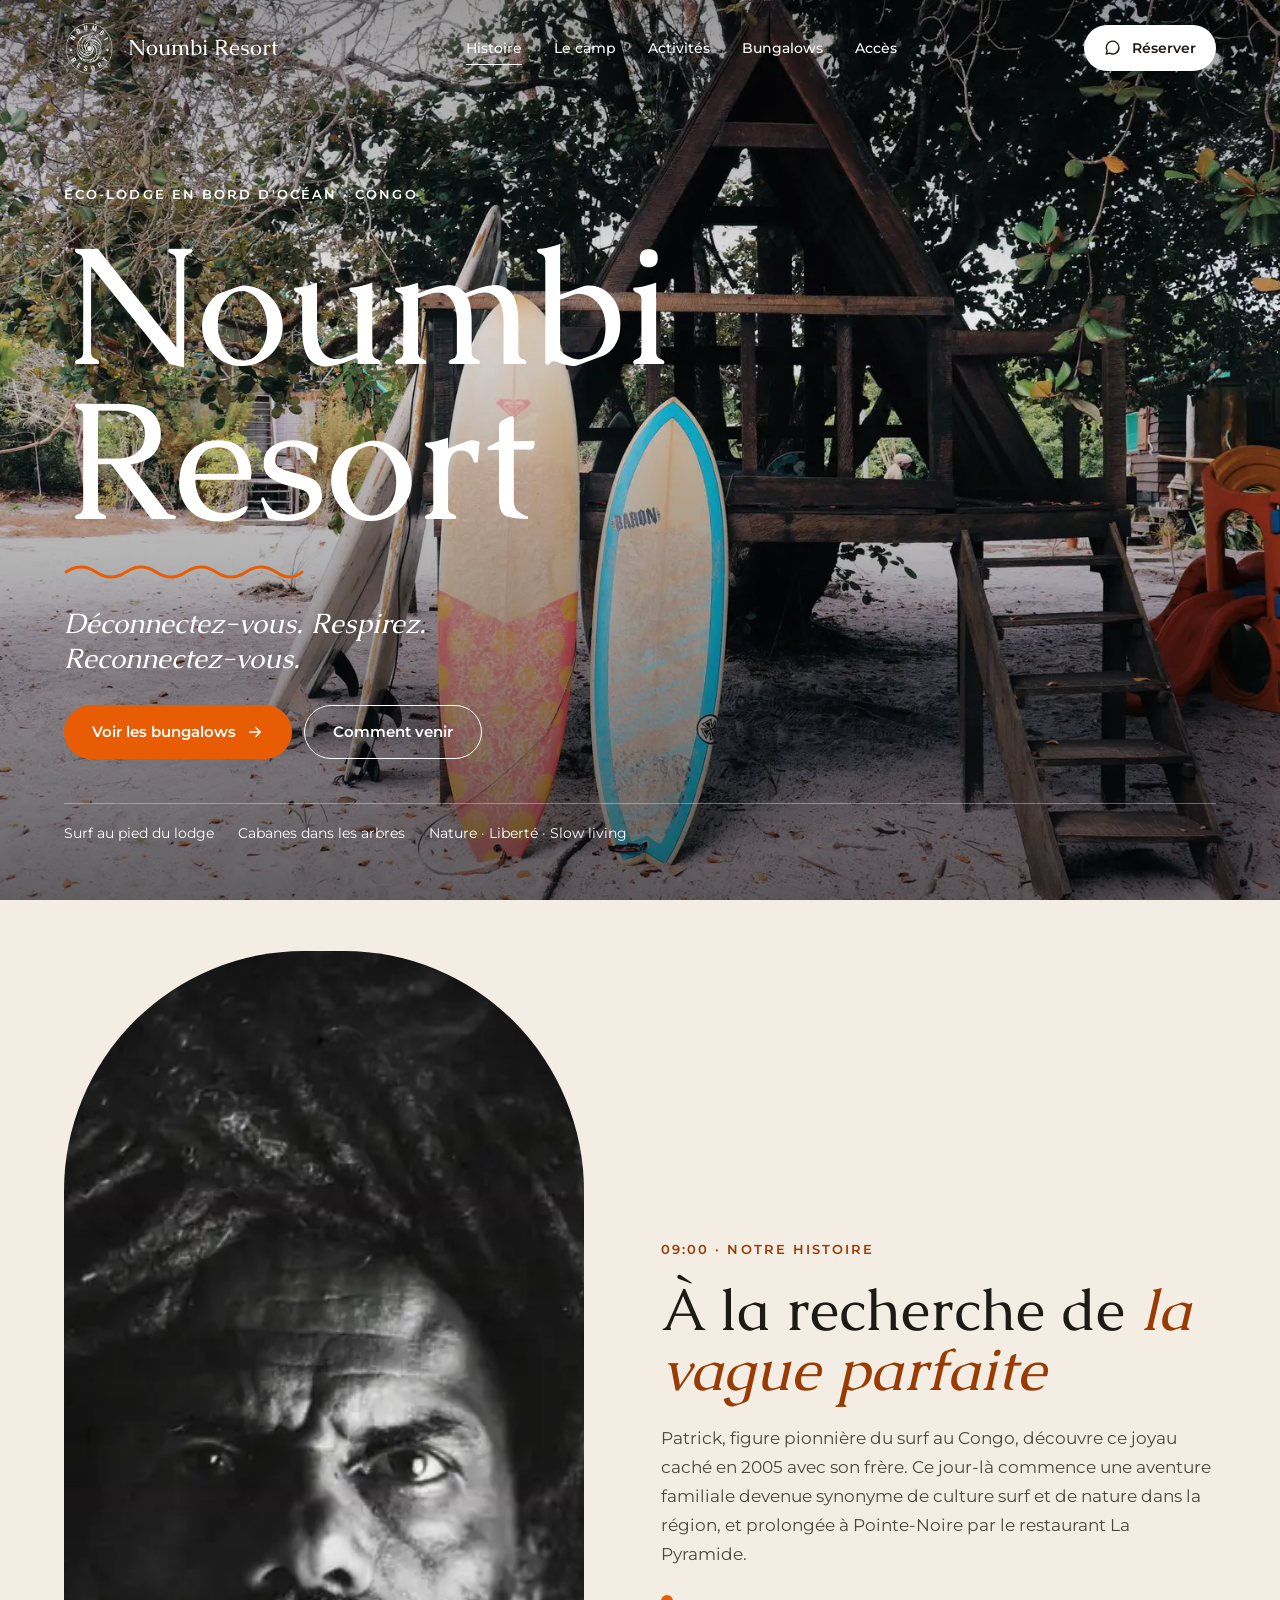
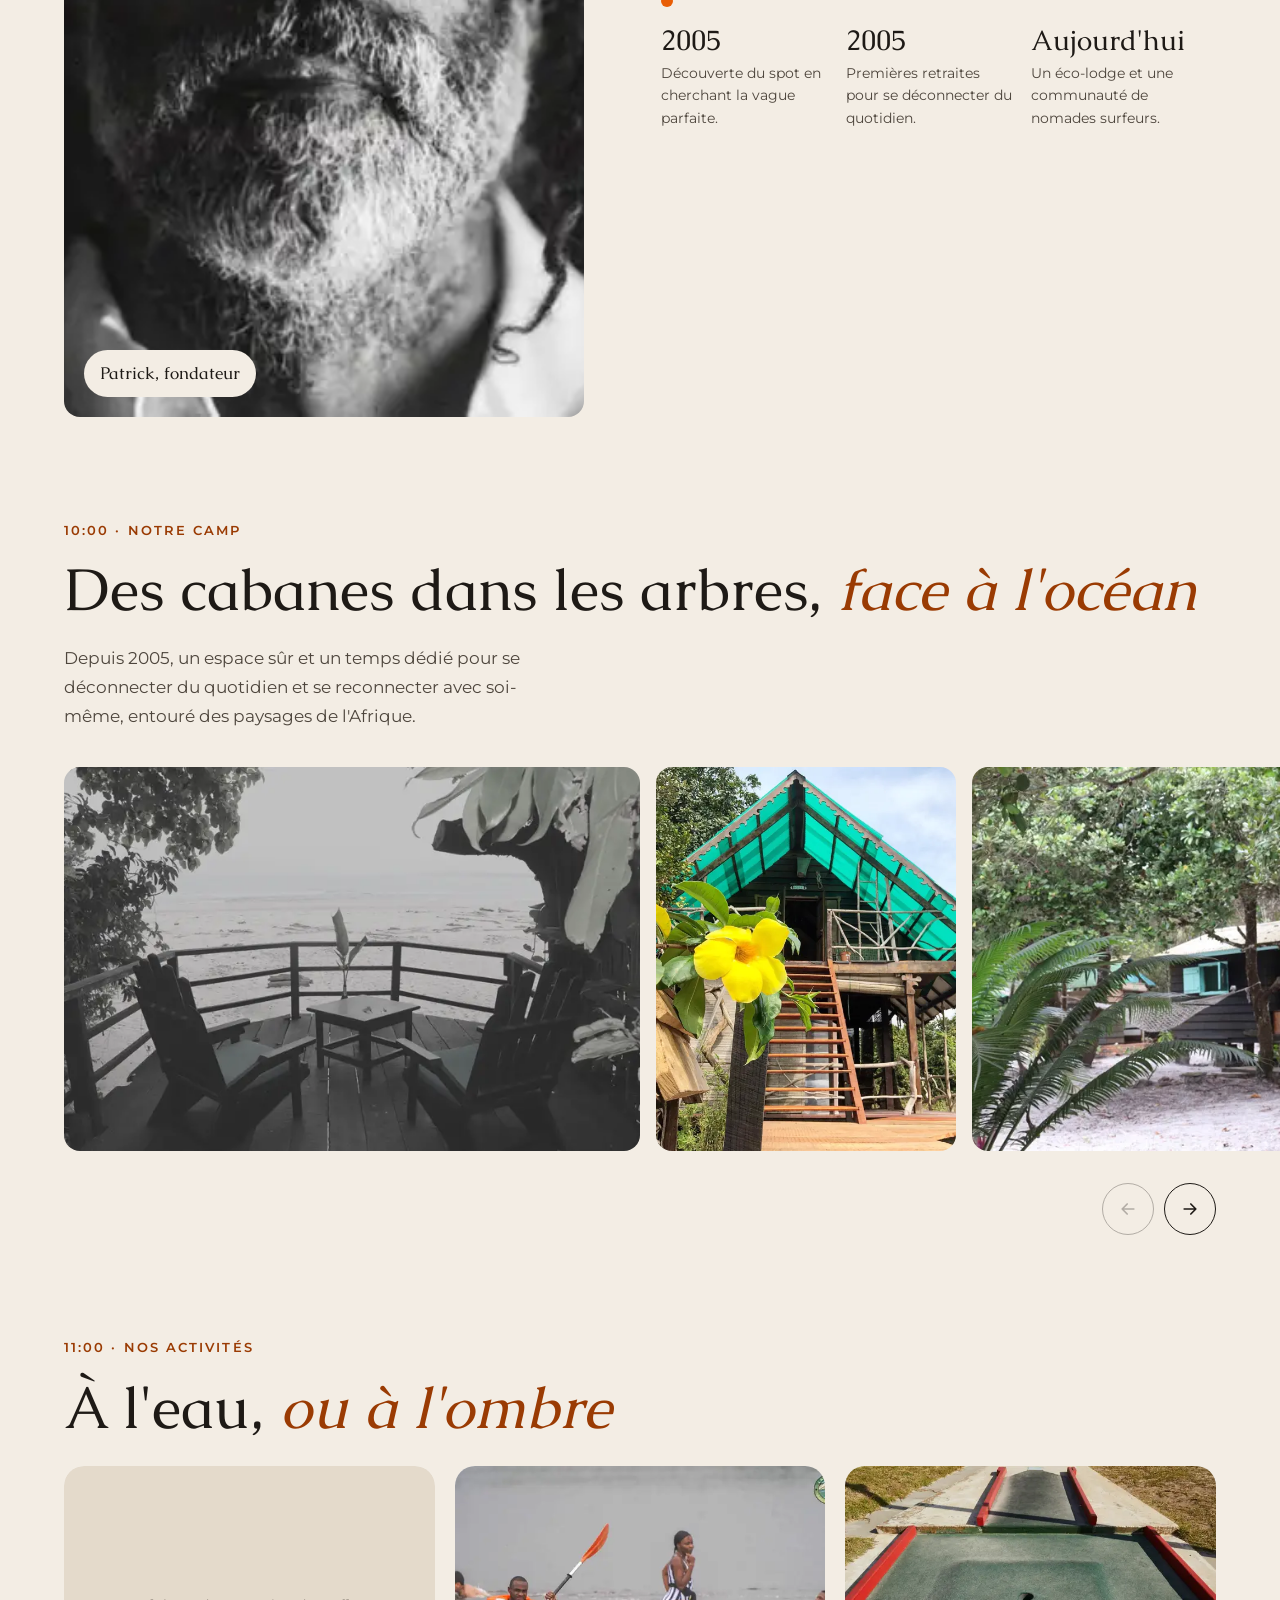
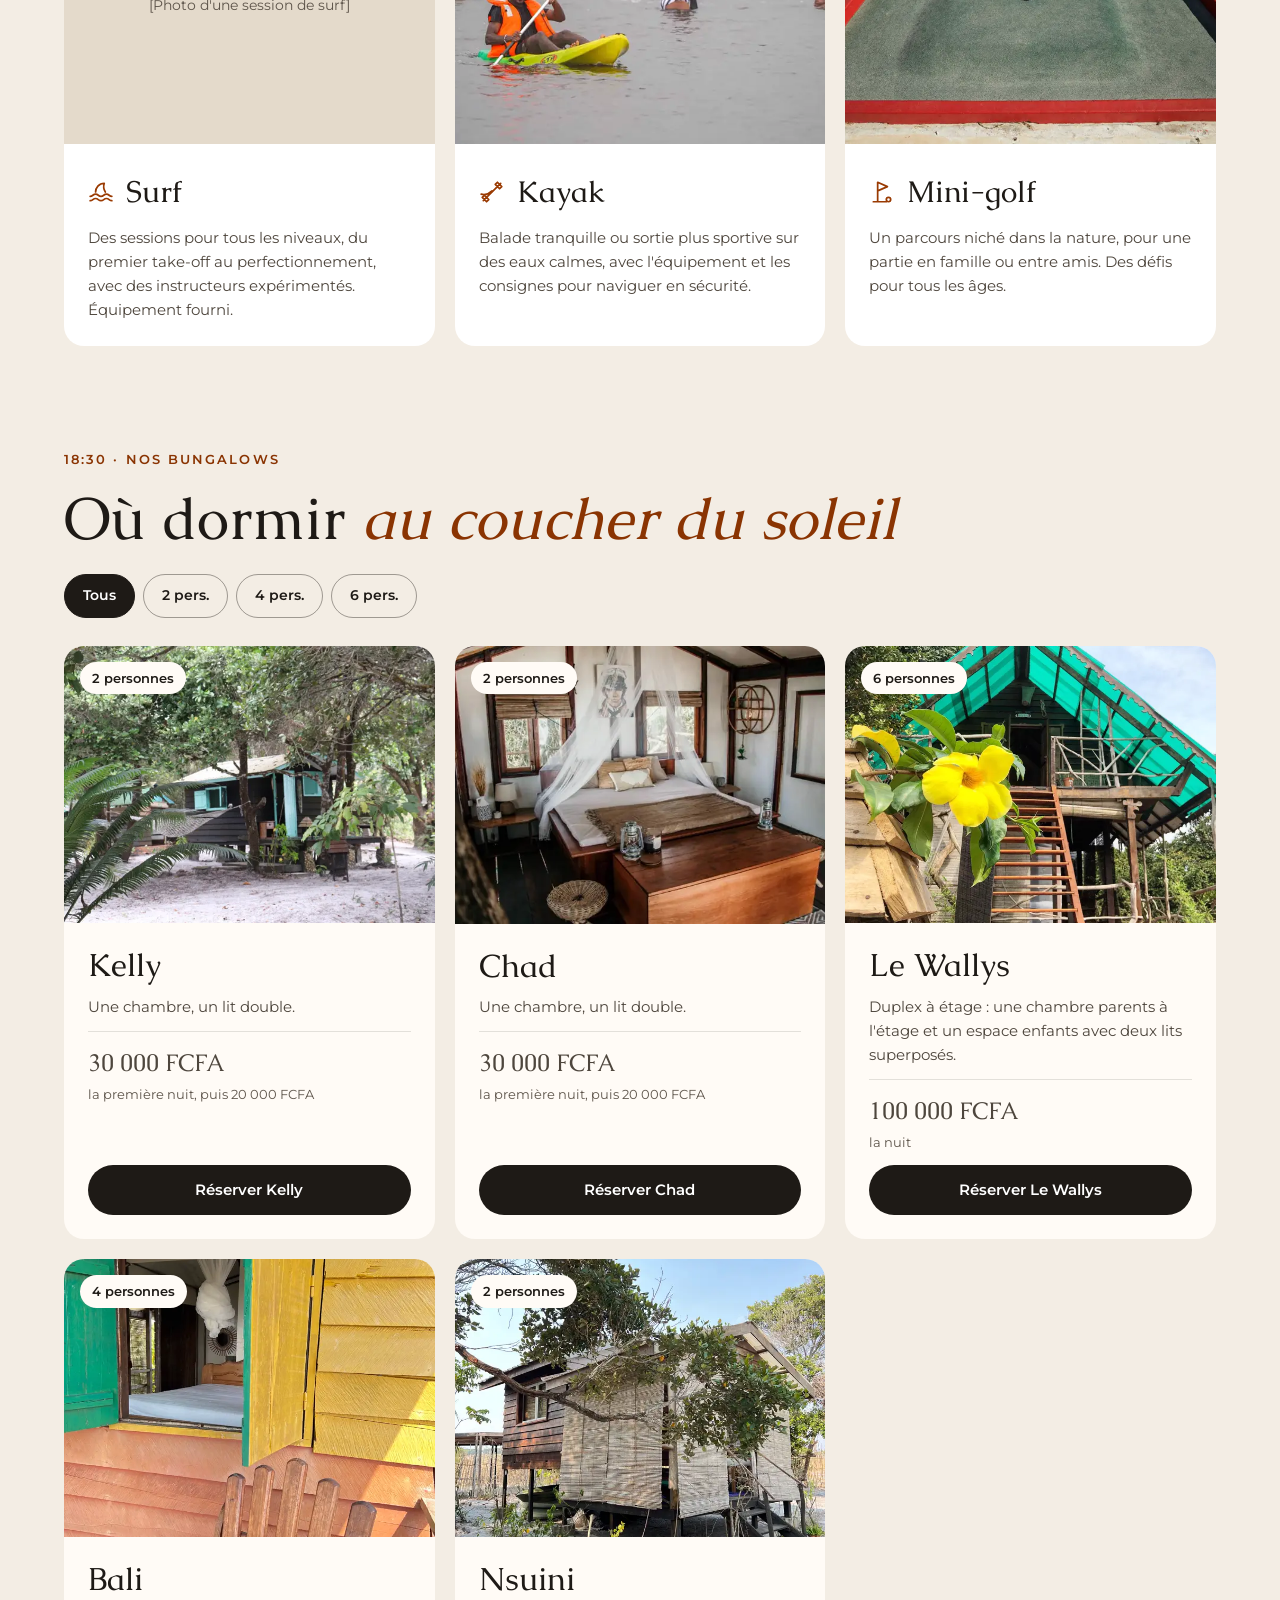
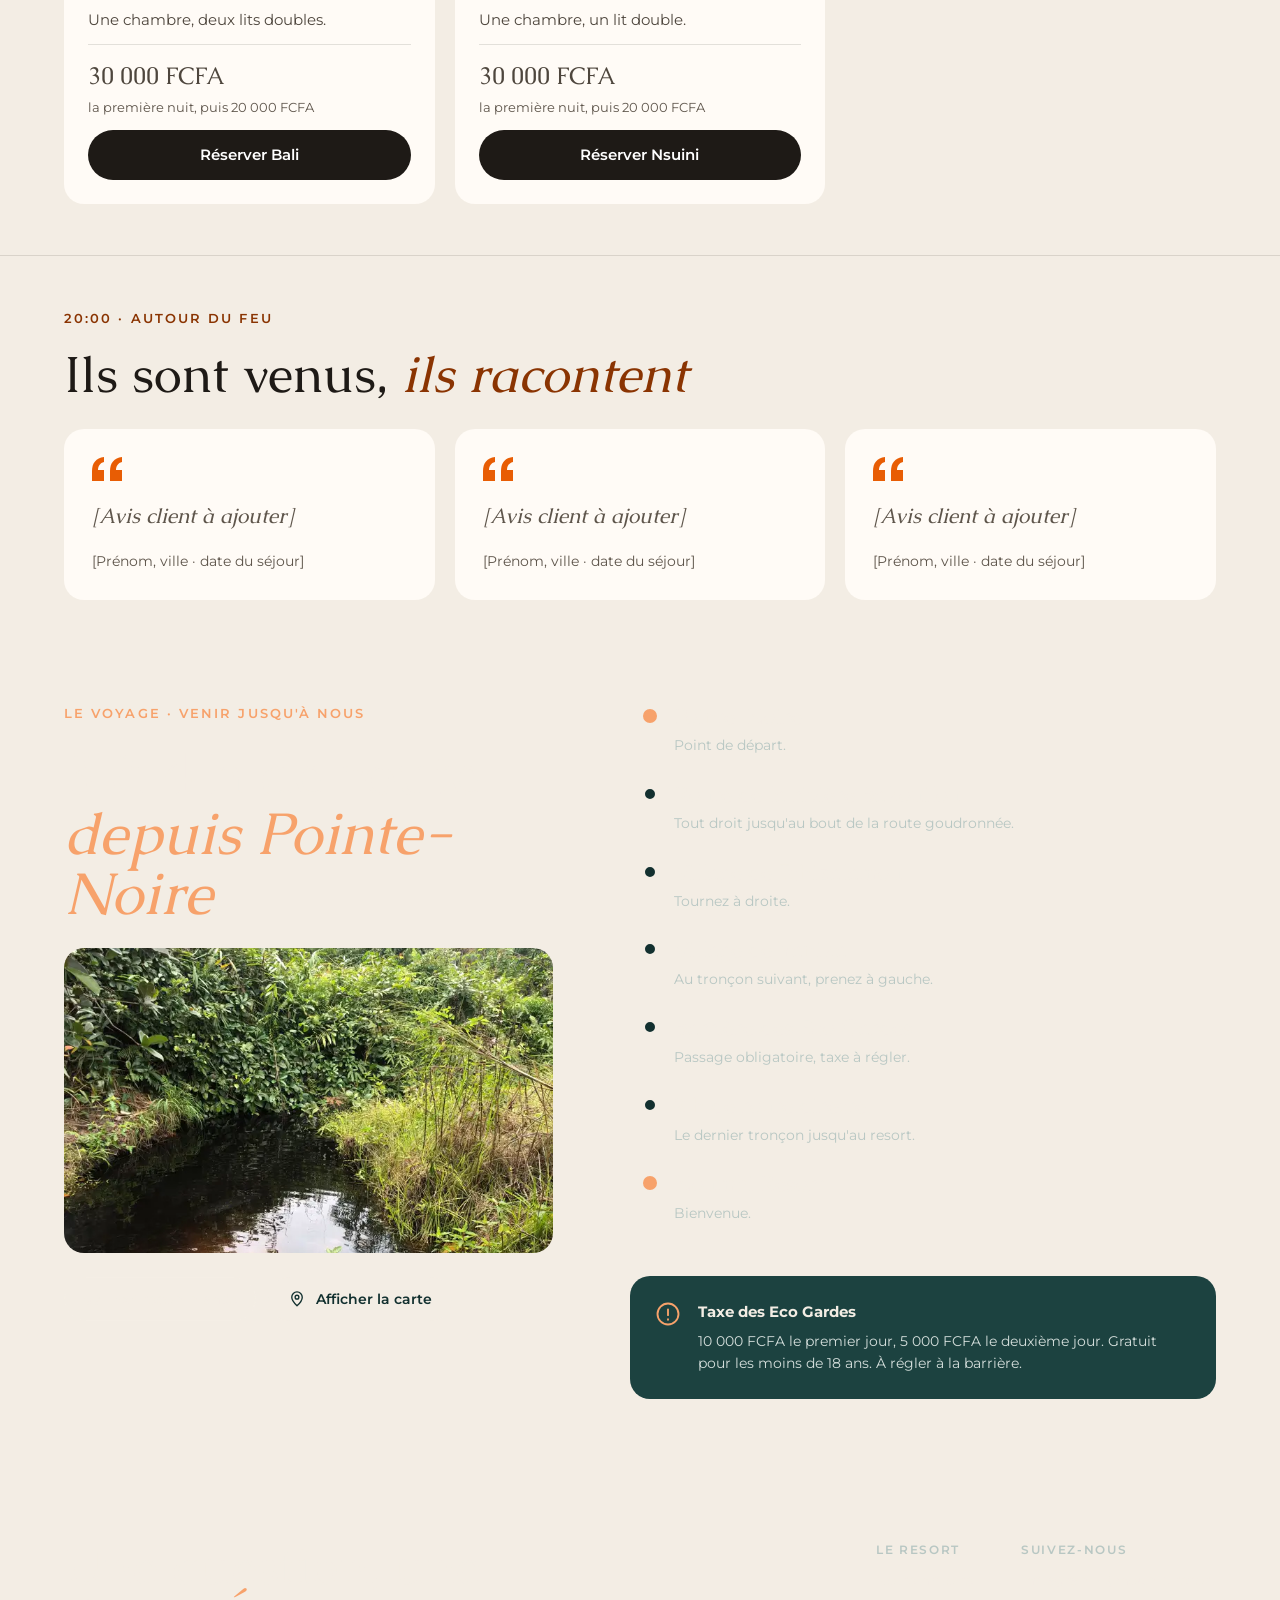
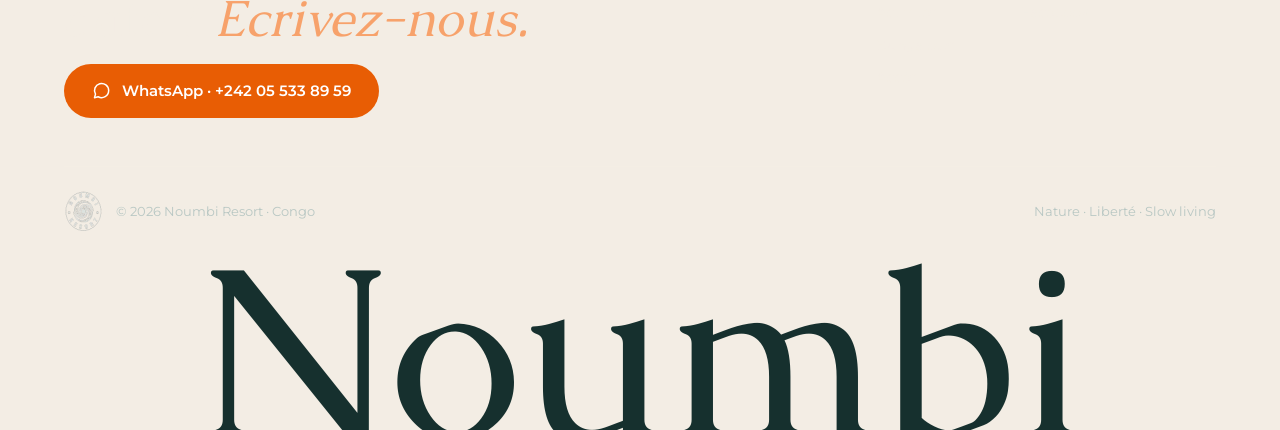
==== commit fe5f17e8: "Photo du fondateur : 520x650 sur PC, 300x300 sur mobile Co-Authored-By: Claude Opus 5.5 <noreply@ant" ====
--- a/index.html
+++ b/index.html
@@ -85,7 +85,7 @@
     <section id="histoire" class="section" data-bg="#F3EDE4" aria-labelledby="h-histoire">
       <div class="wrap split">
         <figure class="patrick reveal">
-          <img src="assets/img/patrick.webp" srcset="assets/img/patrick-700.webp 700w, assets/img/patrick.webp 1169w" sizes="(min-width: 900px) 300px, 220px" alt="Portrait de Patrick, fondateur de Noumbi Resort" width="1169" height="1066" loading="lazy">
+          <img src="assets/img/patrick.webp" srcset="assets/img/patrick-700.webp 700w, assets/img/patrick.webp 1169w" sizes="(min-width: 900px) 520px, 300px" alt="Portrait de Patrick, fondateur de Noumbi Resort" width="1169" height="1066" loading="lazy">
           <figcaption>Patrick, fondateur</figcaption>
         </figure>
         <div class="split-text">
--- a/css/style.css
+++ b/css/style.css
@@ -182,7 +182,7 @@
 
 /* ---------- 09:00 · Histoire ---------- */
 .split { display: flex; flex-direction: column; gap: 28px; }
-.patrick { position: relative; max-width: 220px; width: 100%; margin-inline: auto; }
+.patrick { position: relative; max-width: 300px; width: 100%; margin-inline: auto; }
 .patrick img { width: 100%; aspect-ratio: 1 / 1; object-fit: cover; border-radius: 50% 50% 16px 16px / 50% 50% 16px 16px; }
 .patrick figcaption { position: absolute; left: 20px; bottom: 20px; background: var(--sand); padding: 10px 16px; border-radius: 999px; font-family: var(--f-title); font-size: 17px; }
 .split-text { display: flex; flex-direction: column; gap: 24px; }
@@ -203,7 +203,8 @@
 .timeline .year { font-family: var(--f-title); font-size: 28px; color: var(--ink); line-height: 1.2; }
 @media (min-width: 900px) {
   .split { flex-direction: row; align-items: center; gap: clamp(48px, 6vw, 88px); }
-  .patrick { flex: 0 1 300px; max-width: 300px; margin-inline: 0; }
+  .patrick { flex: 0 1 520px; max-width: 520px; margin-inline: 0; }
+  .patrick img { aspect-ratio: 4 / 5; border-radius: 240px 240px 16px 16px; }
   .split-text { flex: 1.3 1 0; }
   .timeline { grid-template-columns: repeat(3, 1fr); border-top: 0; }
   .timeline::before { left: 0; right: 0; top: 0; bottom: auto; width: auto; height: 2px; transform-origin: left; transform: scaleX(var(--progress, 1)); }
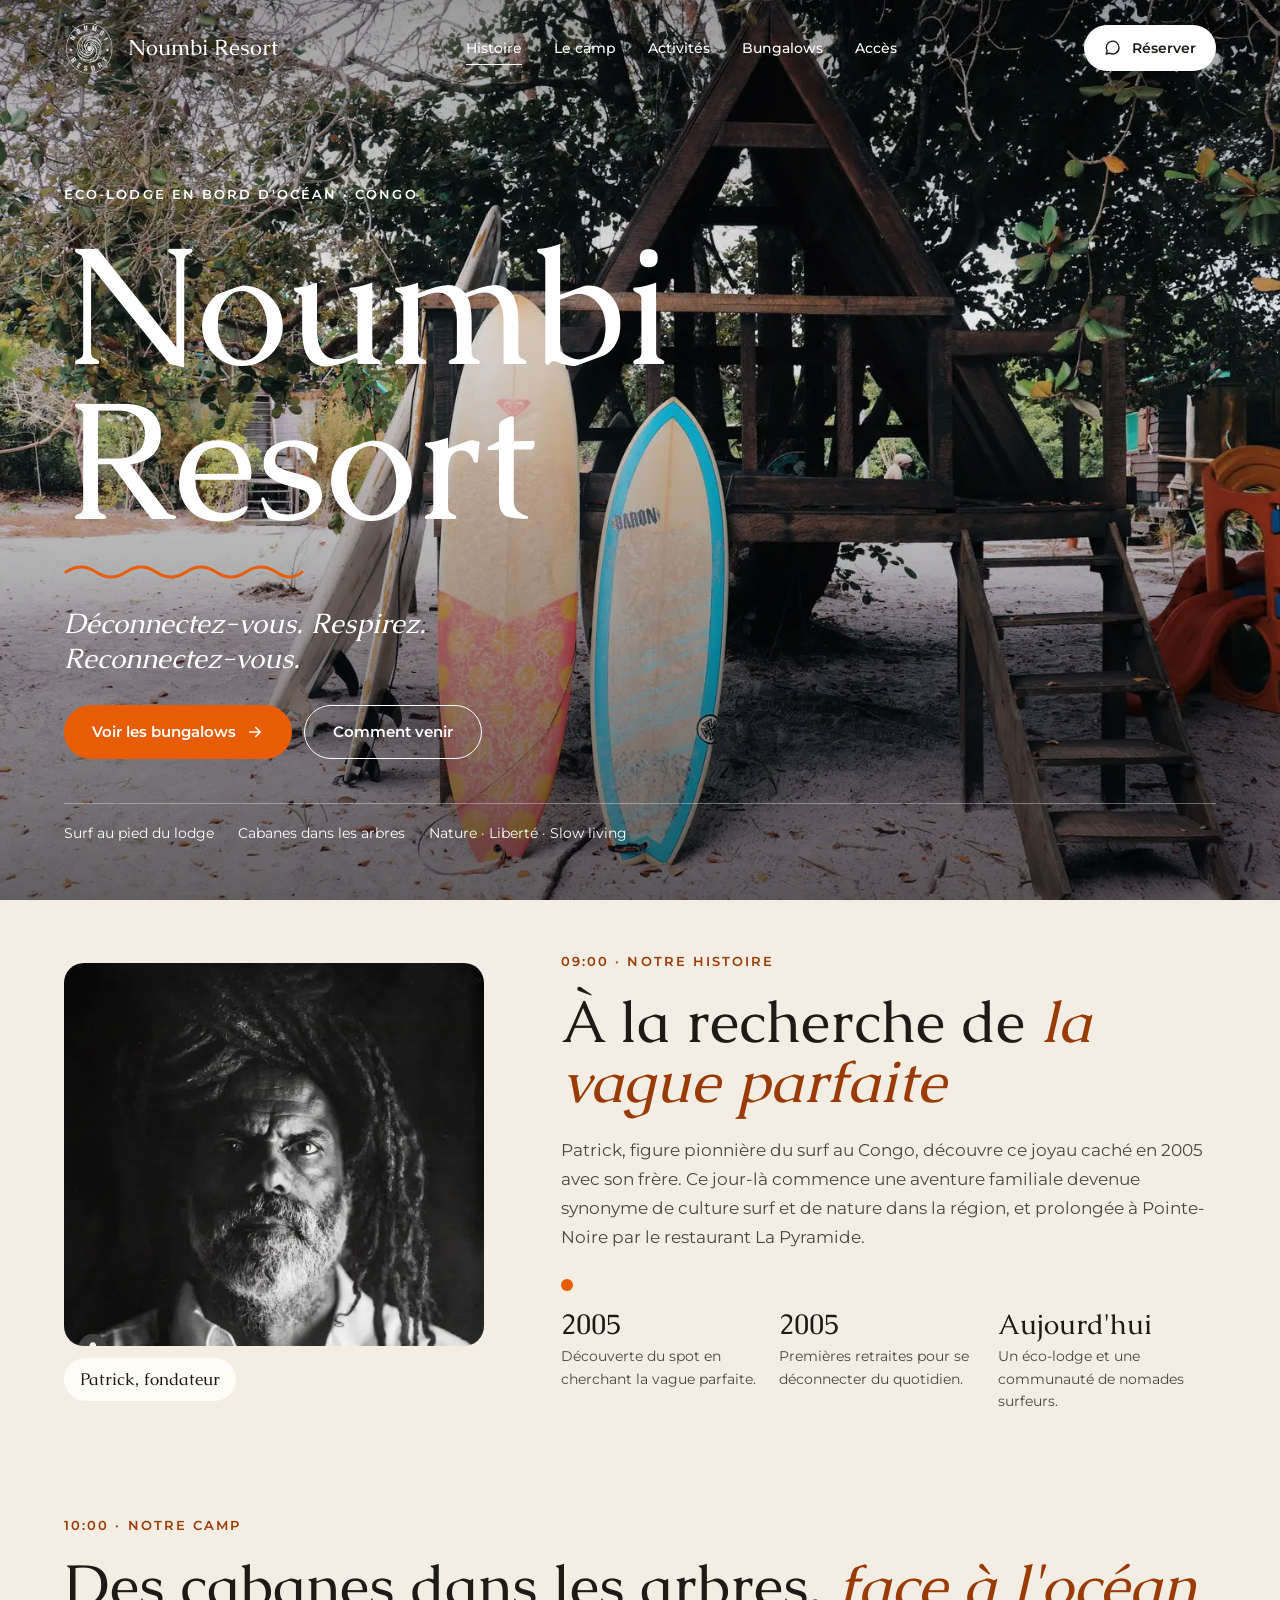
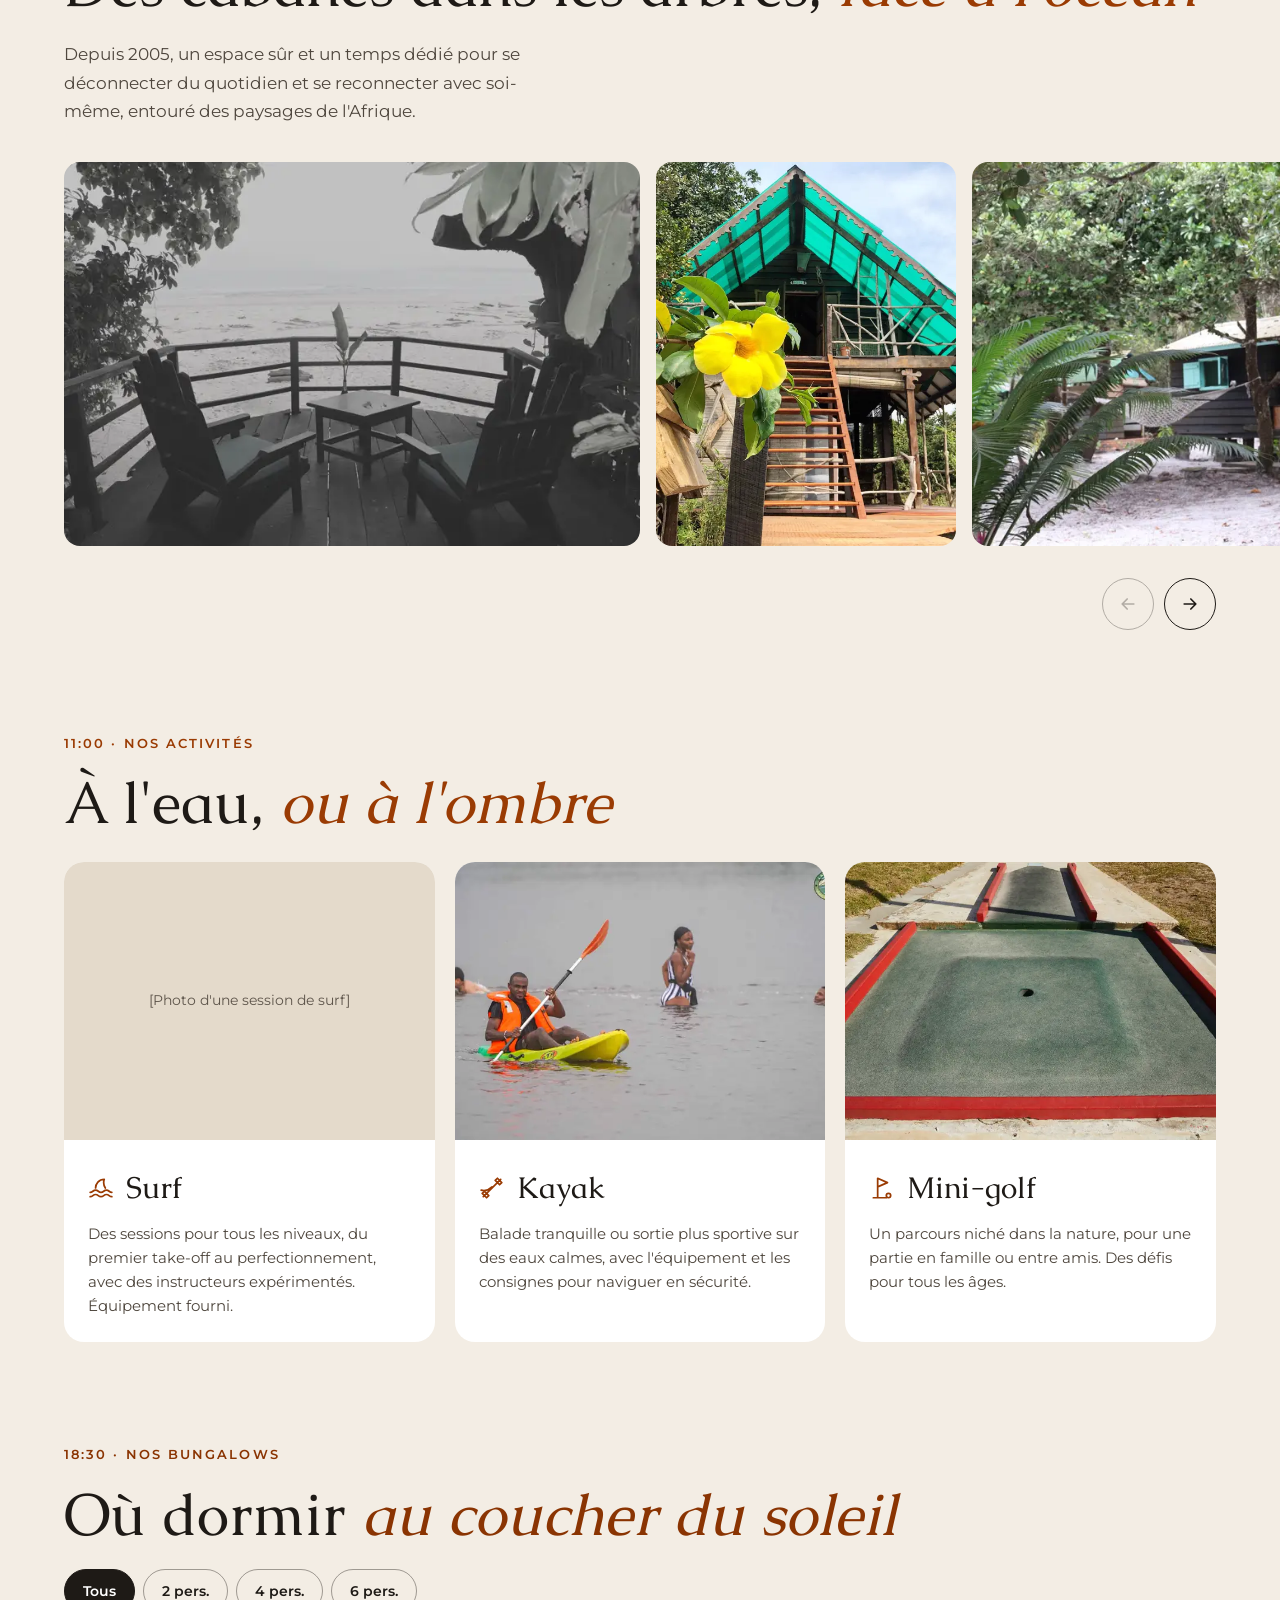
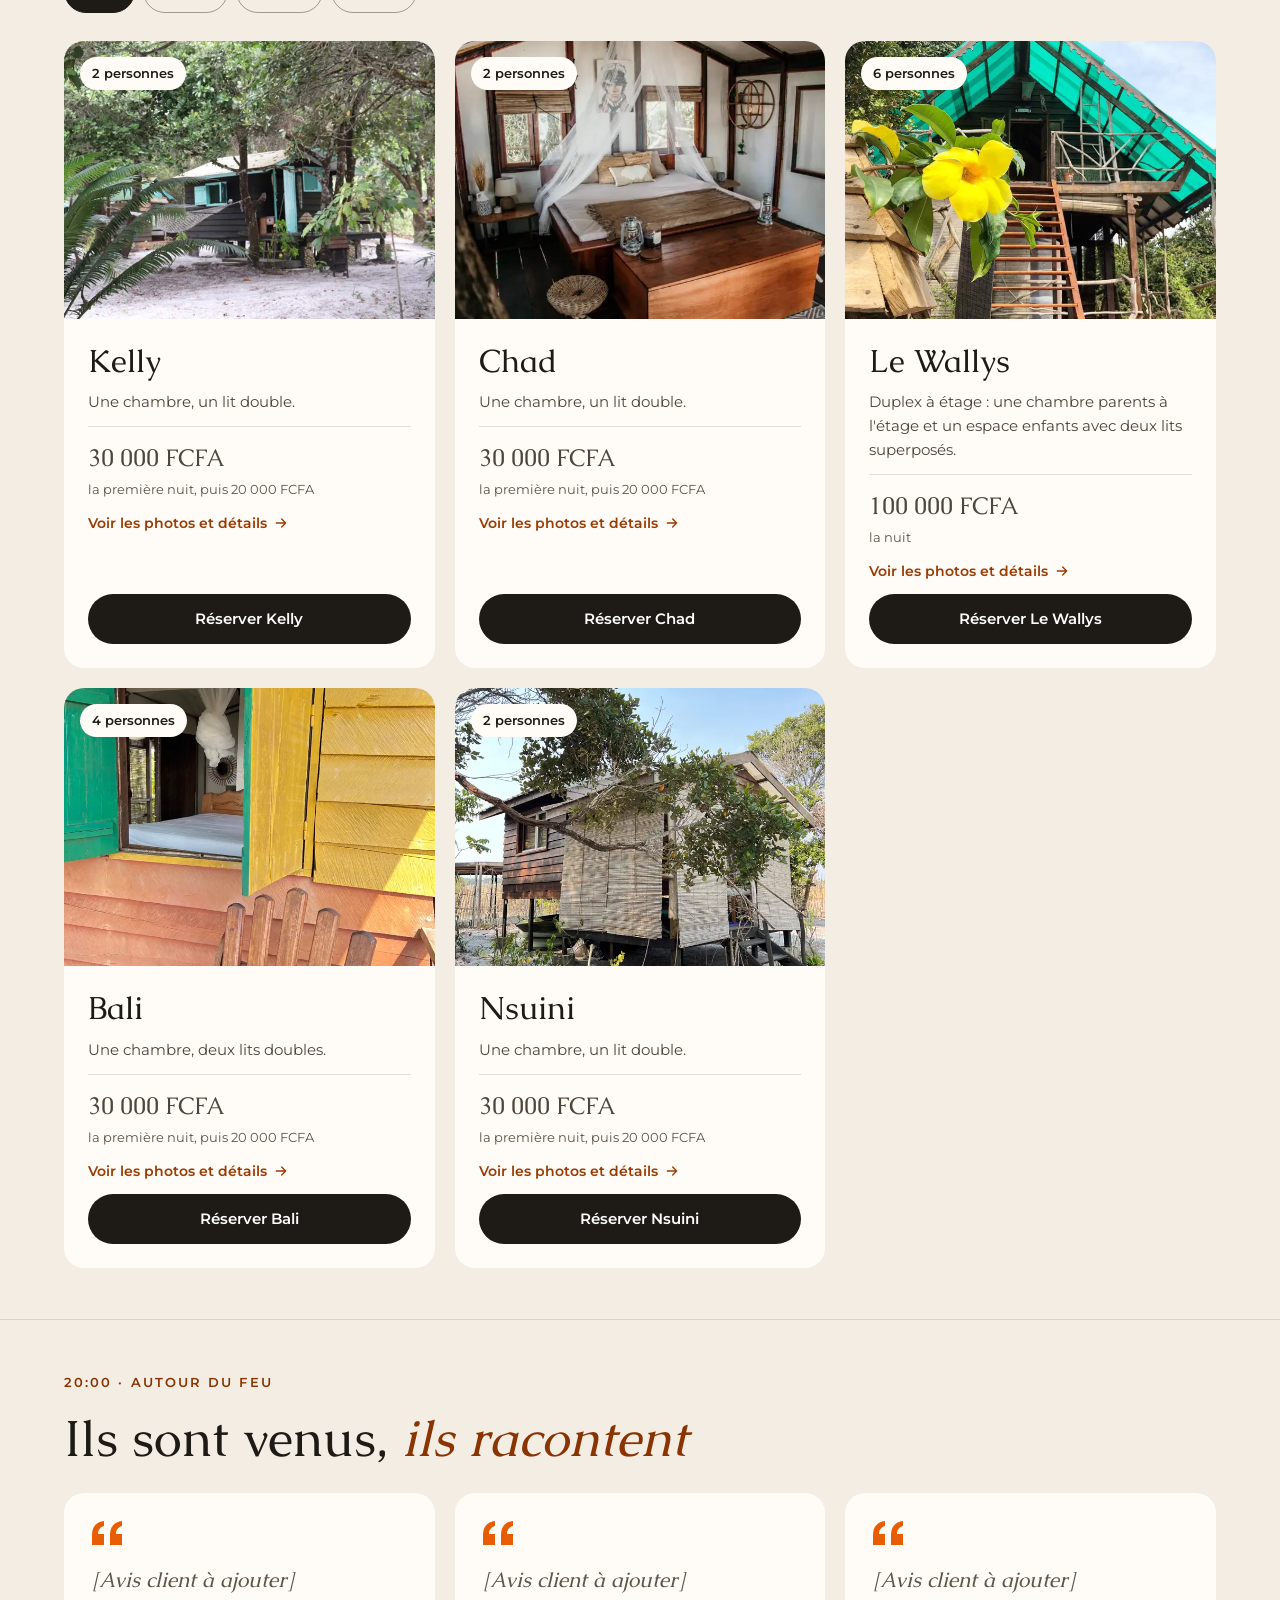
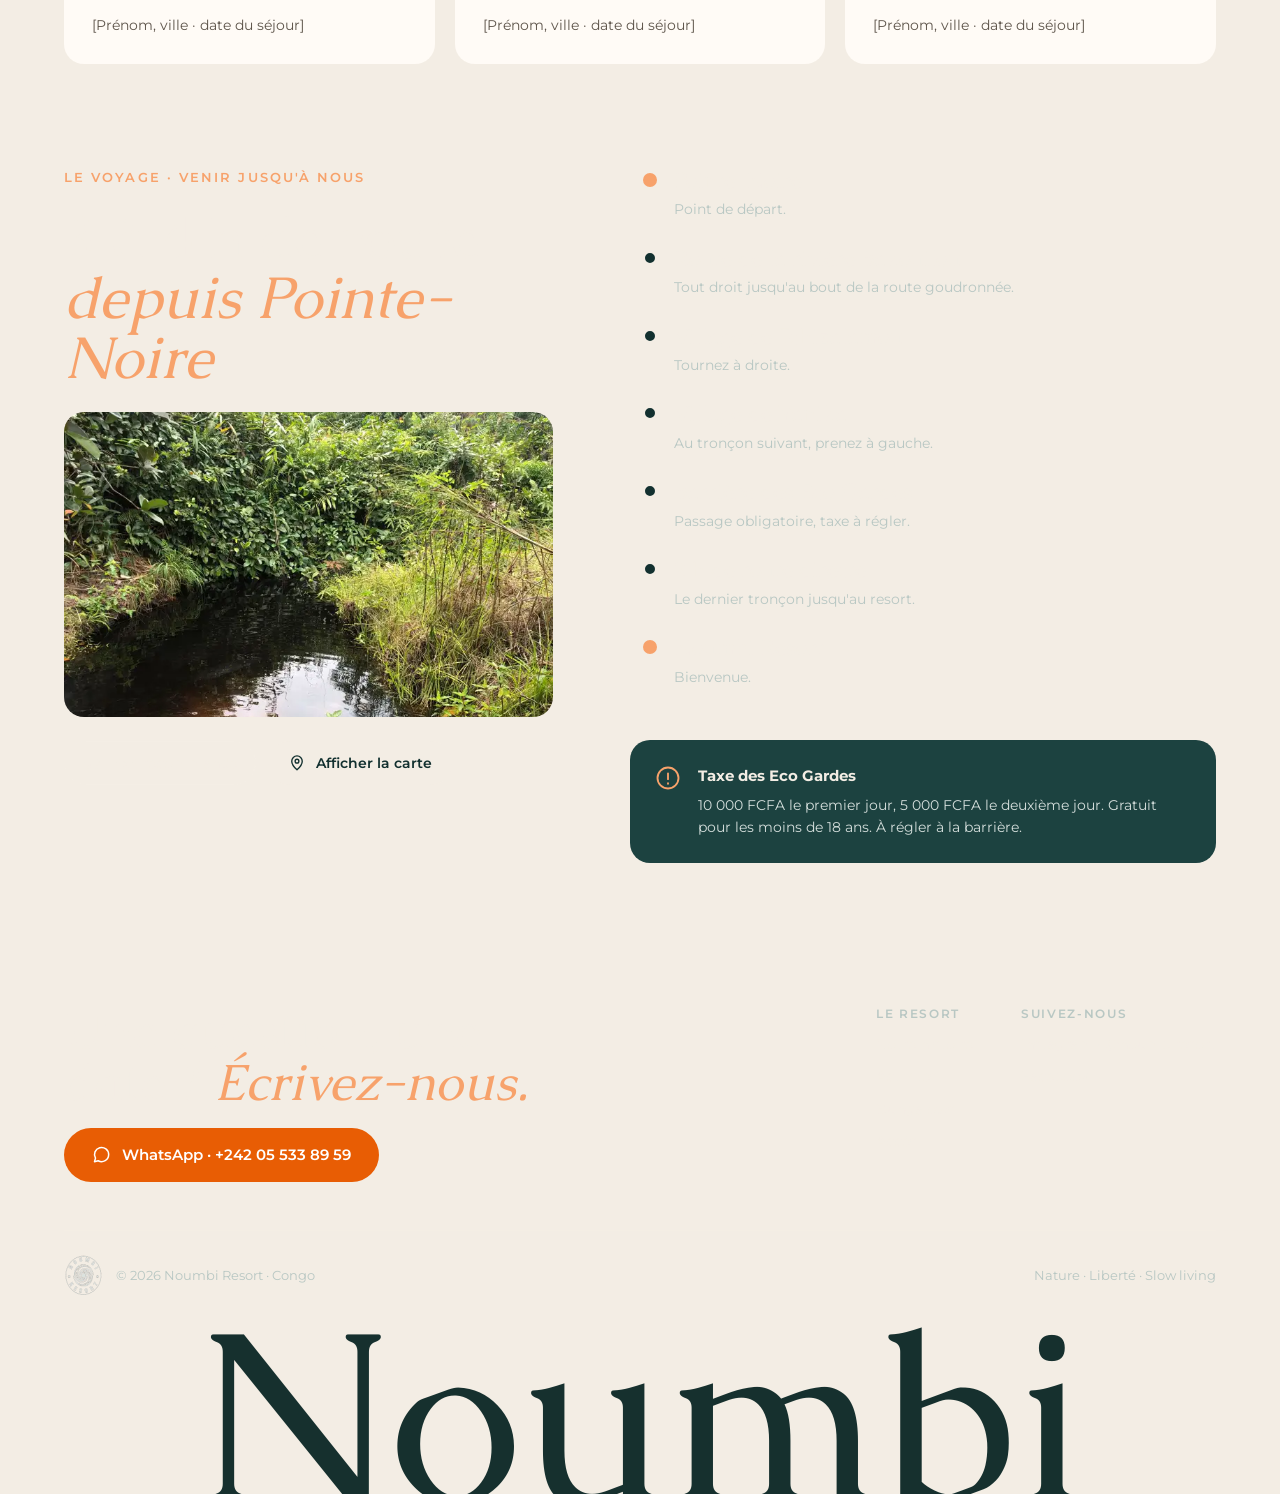
==== commit 673aaf51: "Ajoute la page détail des bungalows et affiche la photo du fondateur en entier - bungalow.html : gal" ====
--- a/index.html
+++ b/index.html
@@ -85,7 +85,7 @@
     <section id="histoire" class="section" data-bg="#F3EDE4" aria-labelledby="h-histoire">
       <div class="wrap split">
         <figure class="patrick reveal">
-          <img src="assets/img/patrick.webp" srcset="assets/img/patrick-700.webp 700w, assets/img/patrick.webp 1169w" sizes="(min-width: 900px) 520px, 300px" alt="Portrait de Patrick, fondateur de Noumbi Resort" width="1169" height="1066" loading="lazy">
+          <img src="assets/img/patrick.webp" srcset="assets/img/patrick-700.webp 700w, assets/img/patrick.webp 1169w" sizes="(min-width: 900px) 420px, 300px" alt="Portrait de Patrick, fondateur de Noumbi Resort" width="1169" height="1066" loading="lazy">
           <figcaption>Patrick, fondateur</figcaption>
         </figure>
         <div class="split-text">
@@ -179,8 +179,8 @@
         </div>
 
         <!--
-          Pour ajouter des photos à un bungalow : ajouter d'autres <img> dans .slides.
-          Les points de navigation apparaissent automatiquement dès 2 photos.
+          Toute la carte mène à la page du bungalow (bungalow.html?b=…).
+          Les photos de la galerie se gèrent dans js/bungalows.js, la carte garde une seule photo.
           À VÉRIFIER avec le client : quelle photo correspond à quel bungalow.
         -->
         <ul class="bungalows" role="list">
@@ -188,9 +188,10 @@
             <div class="slides"><img src="assets/img/camp-700.webp" alt="Bungalow Kelly" loading="lazy" width="700" height="466"></div>
             <span class="cap-badge">2 personnes</span>
             <div class="b-body">
-              <h3>Kelly</h3>
+              <h3><a class="b-link" href="bungalow.html?b=kelly">Kelly</a></h3>
               <p>Une chambre, un lit double.</p>
               <p class="price"><strong>30 000 FCFA</strong><span>la première nuit, puis 20 000 FCFA</span></p>
+              <span class="b-see">Voir les photos et détails <svg width="16" height="16" viewBox="0 0 24 24" fill="none" stroke="currentColor" stroke-width="2" stroke-linecap="round" stroke-linejoin="round" aria-hidden="true"><path d="M5 12h14M13 6l6 6-6 6"/></svg></span>
               <a class="btn-pill btn-dark btn-block wa-book" href="https://wa.me/242055338959" target="_blank" rel="noopener">Réserver Kelly</a>
             </div>
           </li>
@@ -198,9 +199,10 @@
             <div class="slides"><img src="assets/img/chambre-700.webp" alt="Bungalow Chad" loading="lazy" width="700" height="466"></div>
             <span class="cap-badge">2 personnes</span>
             <div class="b-body">
-              <h3>Chad</h3>
+              <h3><a class="b-link" href="bungalow.html?b=chad">Chad</a></h3>
               <p>Une chambre, un lit double.</p>
               <p class="price"><strong>30 000 FCFA</strong><span>la première nuit, puis 20 000 FCFA</span></p>
+              <span class="b-see">Voir les photos et détails <svg width="16" height="16" viewBox="0 0 24 24" fill="none" stroke="currentColor" stroke-width="2" stroke-linecap="round" stroke-linejoin="round" aria-hidden="true"><path d="M5 12h14M13 6l6 6-6 6"/></svg></span>
               <a class="btn-pill btn-dark btn-block wa-book" href="https://wa.me/242055338959" target="_blank" rel="noopener">Réserver Chad</a>
             </div>
           </li>
@@ -208,9 +210,10 @@
             <div class="slides"><img src="assets/img/cabane-arbre-700.webp" alt="Bungalow Le Wallys" loading="lazy" width="700" height="700"></div>
             <span class="cap-badge">6 personnes</span>
             <div class="b-body">
-              <h3>Le Wallys</h3>
+              <h3><a class="b-link" href="bungalow.html?b=le-wallys">Le Wallys</a></h3>
               <p>Duplex à étage : une chambre parents à l'étage et un espace enfants avec deux lits superposés.</p>
               <p class="price"><strong>100 000 FCFA</strong><span>la nuit</span></p>
+              <span class="b-see">Voir les photos et détails <svg width="16" height="16" viewBox="0 0 24 24" fill="none" stroke="currentColor" stroke-width="2" stroke-linecap="round" stroke-linejoin="round" aria-hidden="true"><path d="M5 12h14M13 6l6 6-6 6"/></svg></span>
               <a class="btn-pill btn-dark btn-block wa-book" href="https://wa.me/242055338959" target="_blank" rel="noopener">Réserver Le Wallys</a>
             </div>
           </li>
@@ -218,9 +221,10 @@
             <div class="slides"><img src="assets/img/bungalow-couleurs-700.webp" alt="Bungalow Bali" loading="lazy" width="700" height="933"></div>
             <span class="cap-badge">4 personnes</span>
             <div class="b-body">
-              <h3>Bali</h3>
+              <h3><a class="b-link" href="bungalow.html?b=bali">Bali</a></h3>
               <p>Une chambre, deux lits doubles.</p>
               <p class="price"><strong>30 000 FCFA</strong><span>la première nuit, puis 20 000 FCFA</span></p>
+              <span class="b-see">Voir les photos et détails <svg width="16" height="16" viewBox="0 0 24 24" fill="none" stroke="currentColor" stroke-width="2" stroke-linecap="round" stroke-linejoin="round" aria-hidden="true"><path d="M5 12h14M13 6l6 6-6 6"/></svg></span>
               <a class="btn-pill btn-dark btn-block wa-book" href="https://wa.me/242055338959" target="_blank" rel="noopener">Réserver Bali</a>
             </div>
           </li>
@@ -228,9 +232,10 @@
             <div class="slides"><img src="assets/img/cabane-sable-700.webp" alt="Bungalow Nsuini" loading="lazy" width="700" height="933"></div>
             <span class="cap-badge">2 personnes</span>
             <div class="b-body">
-              <h3>Nsuini</h3>
+              <h3><a class="b-link" href="bungalow.html?b=nsuini">Nsuini</a></h3>
               <p>Une chambre, un lit double.</p>
               <p class="price"><strong>30 000 FCFA</strong><span>la première nuit, puis 20 000 FCFA</span></p>
+              <span class="b-see">Voir les photos et détails <svg width="16" height="16" viewBox="0 0 24 24" fill="none" stroke="currentColor" stroke-width="2" stroke-linecap="round" stroke-linejoin="round" aria-hidden="true"><path d="M5 12h14M13 6l6 6-6 6"/></svg></span>
               <a class="btn-pill btn-dark btn-block wa-book" href="https://wa.me/242055338959" target="_blank" rel="noopener">Réserver Nsuini</a>
             </div>
           </li>
--- a/css/style.css
+++ b/css/style.css
@@ -182,9 +182,10 @@
 
 /* ---------- 09:00 · Histoire ---------- */
 .split { display: flex; flex-direction: column; gap: 28px; }
-.patrick { position: relative; max-width: 300px; width: 100%; margin-inline: auto; }
-.patrick img { width: 100%; aspect-ratio: 1 / 1; object-fit: cover; border-radius: 50% 50% 16px 16px / 50% 50% 16px 16px; }
-.patrick figcaption { position: absolute; left: 20px; bottom: 20px; background: var(--sand); padding: 10px 16px; border-radius: 999px; font-family: var(--f-title); font-size: 17px; }
+/* Photo affichée entière (format d'origine), légende sous l'image pour ne rien cacher */
+.patrick { max-width: 300px; width: 100%; margin-inline: auto; display: flex; flex-direction: column; align-items: flex-start; gap: 12px; }
+.patrick img { width: 100%; height: auto; border-radius: var(--radius); }
+.patrick figcaption { background: var(--card-warm); padding: 8px 16px; border-radius: 999px; font-family: var(--f-title); font-size: 17px; }
 .split-text { display: flex; flex-direction: column; gap: 24px; }
 .split-text .kicker { margin-bottom: -4px; }
 
@@ -203,8 +204,7 @@
 .timeline .year { font-family: var(--f-title); font-size: 28px; color: var(--ink); line-height: 1.2; }
 @media (min-width: 900px) {
   .split { flex-direction: row; align-items: center; gap: clamp(48px, 6vw, 88px); }
-  .patrick { flex: 0 1 520px; max-width: 520px; margin-inline: 0; }
-  .patrick img { aspect-ratio: 4 / 5; border-radius: 240px 240px 16px 16px; }
+  .patrick { flex: 0 1 420px; max-width: 420px; margin-inline: 0; }
   .split-text { flex: 1.3 1 0; }
   .timeline { grid-template-columns: repeat(3, 1fr); border-top: 0; }
   .timeline::before { left: 0; right: 0; top: 0; bottom: auto; width: auto; height: 2px; transform-origin: left; transform: scaleX(var(--progress, 1)); }
@@ -290,6 +290,99 @@
 .price span { font-size: 13px; color: var(--ink-mute); }
 .b-body .btn-block { margin-top: auto; }
 
+/* Toute la carte est cliquable (lien du titre étendu), le bouton Réserver reste au-dessus */
+.b-link { text-decoration: none; }
+.b-link::after { content: ""; position: absolute; inset: 0; z-index: 1; }
+.b-link:focus-visible { outline: none; }
+.bungalow:has(.b-link:focus-visible) { outline: 2px solid var(--accent); outline-offset: 3px; }
+.bungalow .wa-book { position: relative; z-index: 2; }
+.slides img { transition: transform .8s var(--ease); }
+.bungalow:hover .slides img { transform: scale(1.04); }
+.b-see { display: inline-flex; align-items: center; gap: 6px; font-size: 14px; font-weight: 600; color: var(--accent-text); }
+.b-see svg { transition: transform .3s var(--ease); }
+.bungalow:hover .b-see svg { transform: translateX(4px); }
+
+/* ---------- Page bungalow ---------- */
+.b-page { padding-top: 88px; }
+.back-link { display: inline-flex; align-items: center; gap: 8px; margin-bottom: 20px; font-size: 14px; font-weight: 600; text-decoration: none; color: var(--ink-soft); }
+.back-link:hover { color: var(--accent-text); }
+.b-detail { display: flex; flex-direction: column; gap: 28px; }
+.b-detail[hidden] { display: none; }
+
+.b-gallery { min-width: 0; }
+.b-stage { position: relative; }
+.b-slider {
+  display: flex; aspect-ratio: 4 / 3; overflow-x: auto; scroll-snap-type: x mandatory;
+  scrollbar-width: none; overscroll-behavior-x: contain; border-radius: var(--radius); background: #E4DACB;
+}
+.b-slider::-webkit-scrollbar { display: none; }
+.b-slider.is-dragging { scroll-snap-type: none; cursor: grabbing; }
+.b-slide { flex: 0 0 100%; height: 100%; scroll-snap-align: start; }
+.b-slide img { width: 100%; height: 100%; object-fit: cover; }
+.b-slide.placeholder { flex-direction: column; gap: 10px; }
+.b-count { position: absolute; left: 12px; bottom: 12px; padding: 4px 12px; border-radius: 999px; background: rgba(30, 26, 22, .7); color: #fff; font-size: 13px; font-weight: 600; }
+.b-dots { right: 8px; bottom: 8px; }
+.b-dots button::before { box-shadow: 0 0 0 1px rgba(30, 26, 22, .25); }
+.b-arrow { display: none; position: absolute; top: 50%; transform: translateY(-50%); background: var(--card-warm); border-color: transparent; }
+.b-arrow:disabled { opacity: 0; pointer-events: none; }
+.b-prev { left: 16px; }
+.b-next { right: 16px; }
+.b-thumbs { display: none; }
+[hidden].b-arrow, [hidden].b-count, [hidden].b-dots, [hidden].b-thumbs { display: none; }
+
+.b-info { display: flex; flex-direction: column; gap: 16px; }
+.b-info .kicker { margin-bottom: 0; }
+.b-info .cap-badge { position: static; align-self: flex-start; }
+.b-facts { display: grid; grid-template-columns: auto 1fr; gap: 10px 24px; margin: 0; padding: 16px 0; border-block: 1px solid rgba(30, 26, 22, .12); font-size: 15px; }
+.b-facts dt { color: var(--ink-mute); }
+.b-facts dd { margin: 0; font-weight: 600; }
+.b-info .price { padding-top: 0; border-top: 0; }
+.b-info .price strong { font-size: 30px; }
+.b-hint { font-size: 13px; color: var(--ink-mute); }
+
+/* Barre de réservation fixe (mobile) */
+.b-bar {
+  position: fixed; inset: auto 0 0; z-index: 40; display: flex; align-items: center; justify-content: space-between; gap: 16px;
+  padding: 12px var(--gutter) calc(12px + env(safe-area-inset-bottom));
+  background: rgba(255, 251, 246, .96); box-shadow: 0 -8px 24px rgba(0, 0, 0, .1);
+  backdrop-filter: blur(8px); -webkit-backdrop-filter: blur(8px);
+}
+.b-bar .price { padding-top: 0; border-top: 0; }
+.b-bar .price strong { font-size: 20px; }
+.page-bungalow .site-footer { padding-bottom: 76px; }
+
+.info-card { display: flex; flex-direction: column; gap: 10px; padding: 24px; border-radius: var(--radius); background: var(--card-warm); }
+.info-card h3 { font-family: var(--f-title); font-weight: 400; font-size: 26px; line-height: 1.15; }
+.info-card p { font-size: 15px; color: var(--ink-soft); }
+.info-card a { font-size: 14px; font-weight: 600; color: var(--accent-text); }
+
+.b-mini-list { display: grid; grid-template-columns: repeat(2, 1fr); gap: 16px; }
+.b-mini { display: flex; flex-direction: column; height: 100%; border-radius: 16px; overflow: hidden; background: var(--card-warm); text-decoration: none; }
+.b-mini-media { display: block; aspect-ratio: 4 / 3; overflow: hidden; background: #E4DACB; }
+.b-mini-media img { width: 100%; height: 100%; object-fit: cover; transition: transform .8s var(--ease); }
+.b-mini:hover .b-mini-media img { transform: scale(1.05); }
+.b-mini-body { display: flex; flex-direction: column; gap: 2px; padding: 12px 16px 16px; }
+.b-mini-body strong { font-family: var(--f-title); font-weight: 400; font-size: 22px; line-height: 1.2; }
+.b-mini-body span { font-size: 13px; color: var(--ink-mute); }
+
+@media (min-width: 900px) {
+  .b-page { padding-top: 120px; }
+  .b-detail { display: grid; grid-template-columns: minmax(0, 1.6fr) minmax(320px, 1fr); gap: clamp(32px, 4vw, 64px); align-items: start; }
+  .b-slider { aspect-ratio: 3 / 2; cursor: grab; }
+  .b-arrow { display: inline-flex; }
+  .b-thumbs { display: flex; gap: 10px; margin-top: 12px; }
+  .b-thumb {
+    width: 96px; height: 72px; padding: 0; border: 2px solid transparent; border-radius: 12px; overflow: hidden; cursor: pointer;
+    background: #E4DACB; color: var(--ink-mute); display: flex; align-items: center; justify-content: center; transition: border-color .25s;
+  }
+  .b-thumb img { width: 100%; height: 100%; object-fit: cover; }
+  .b-thumb[aria-current="true"] { border-color: var(--accent); }
+  .b-info { position: sticky; top: 120px; }
+  .b-bar { display: none; }
+  .page-bungalow .site-footer { padding-bottom: 0; }
+  .b-mini-list { grid-template-columns: repeat(4, 1fr); gap: 20px; }
+}
+
 /* ---------- 20:00 · Avis ---------- */
 .review { background: var(--card-warm); border-radius: var(--radius); padding: 28px; display: flex; flex-direction: column; gap: 20px; }
 .review svg { color: var(--accent); }
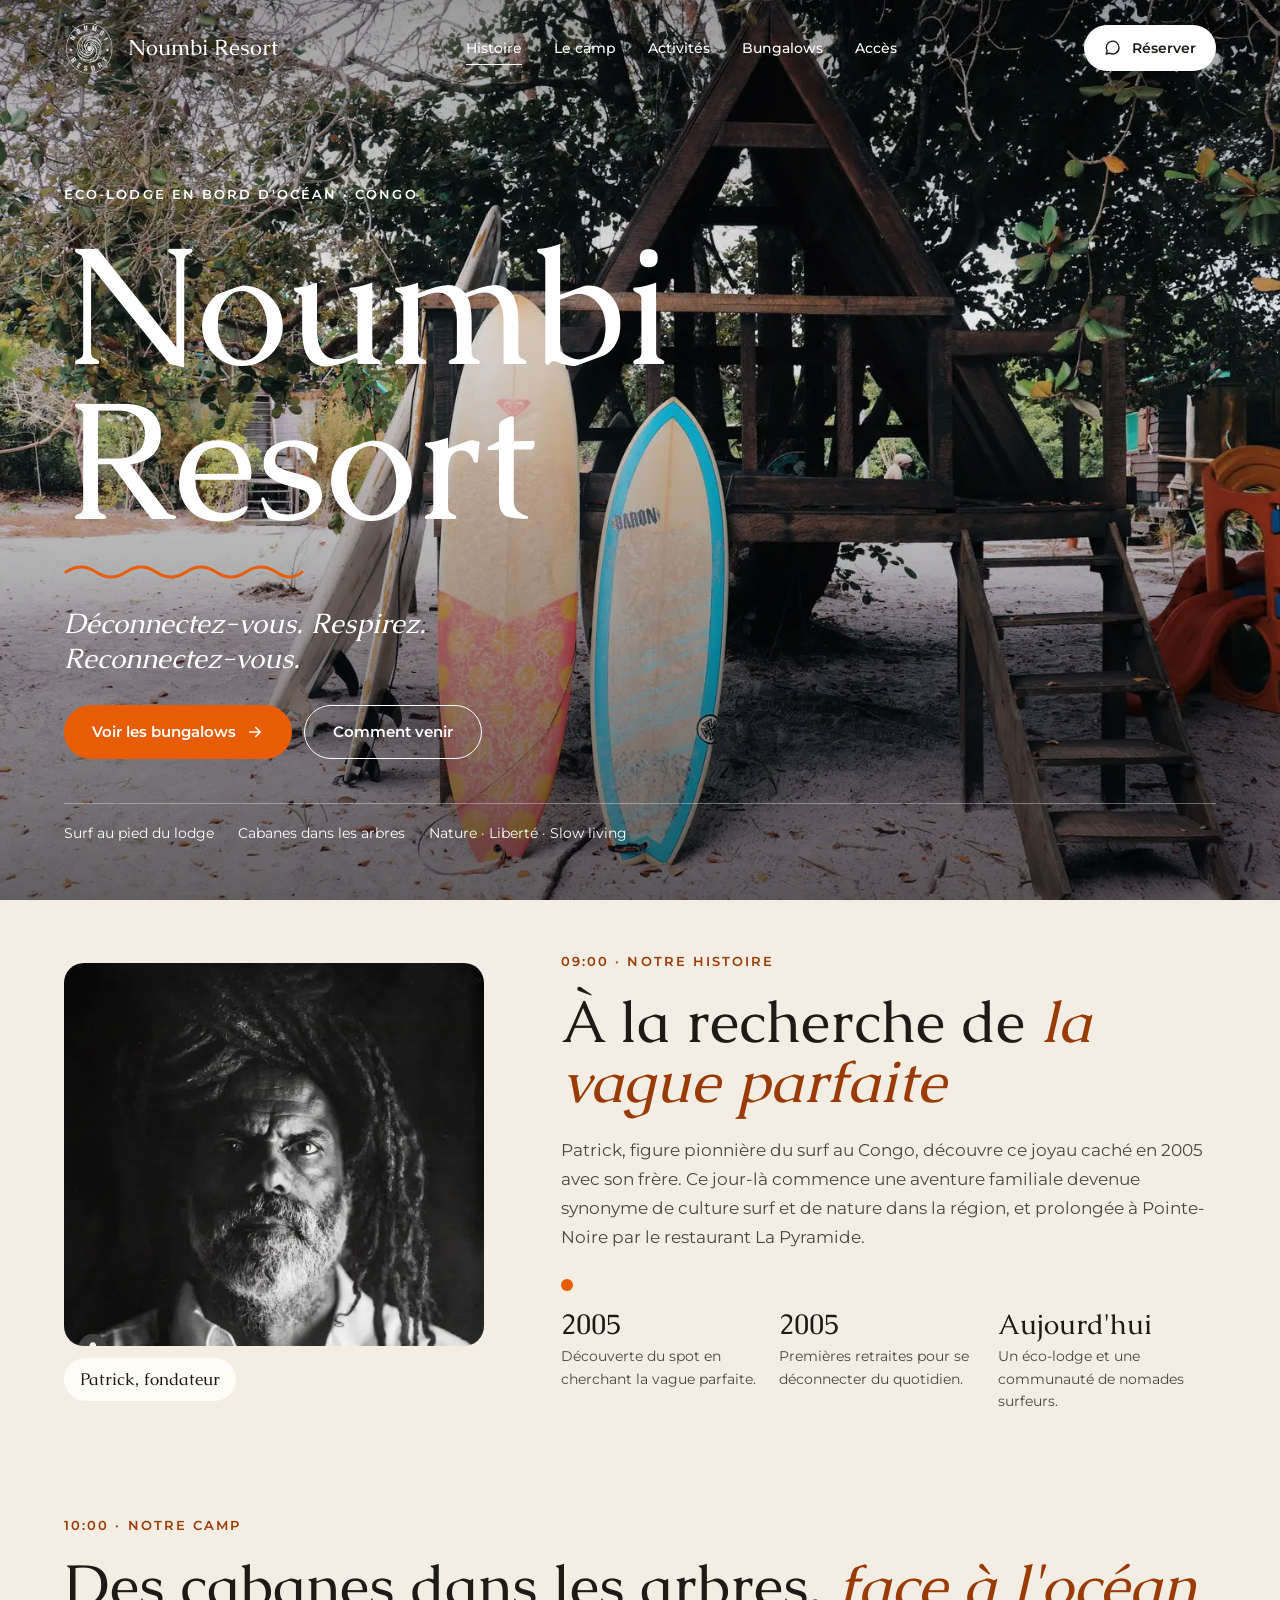
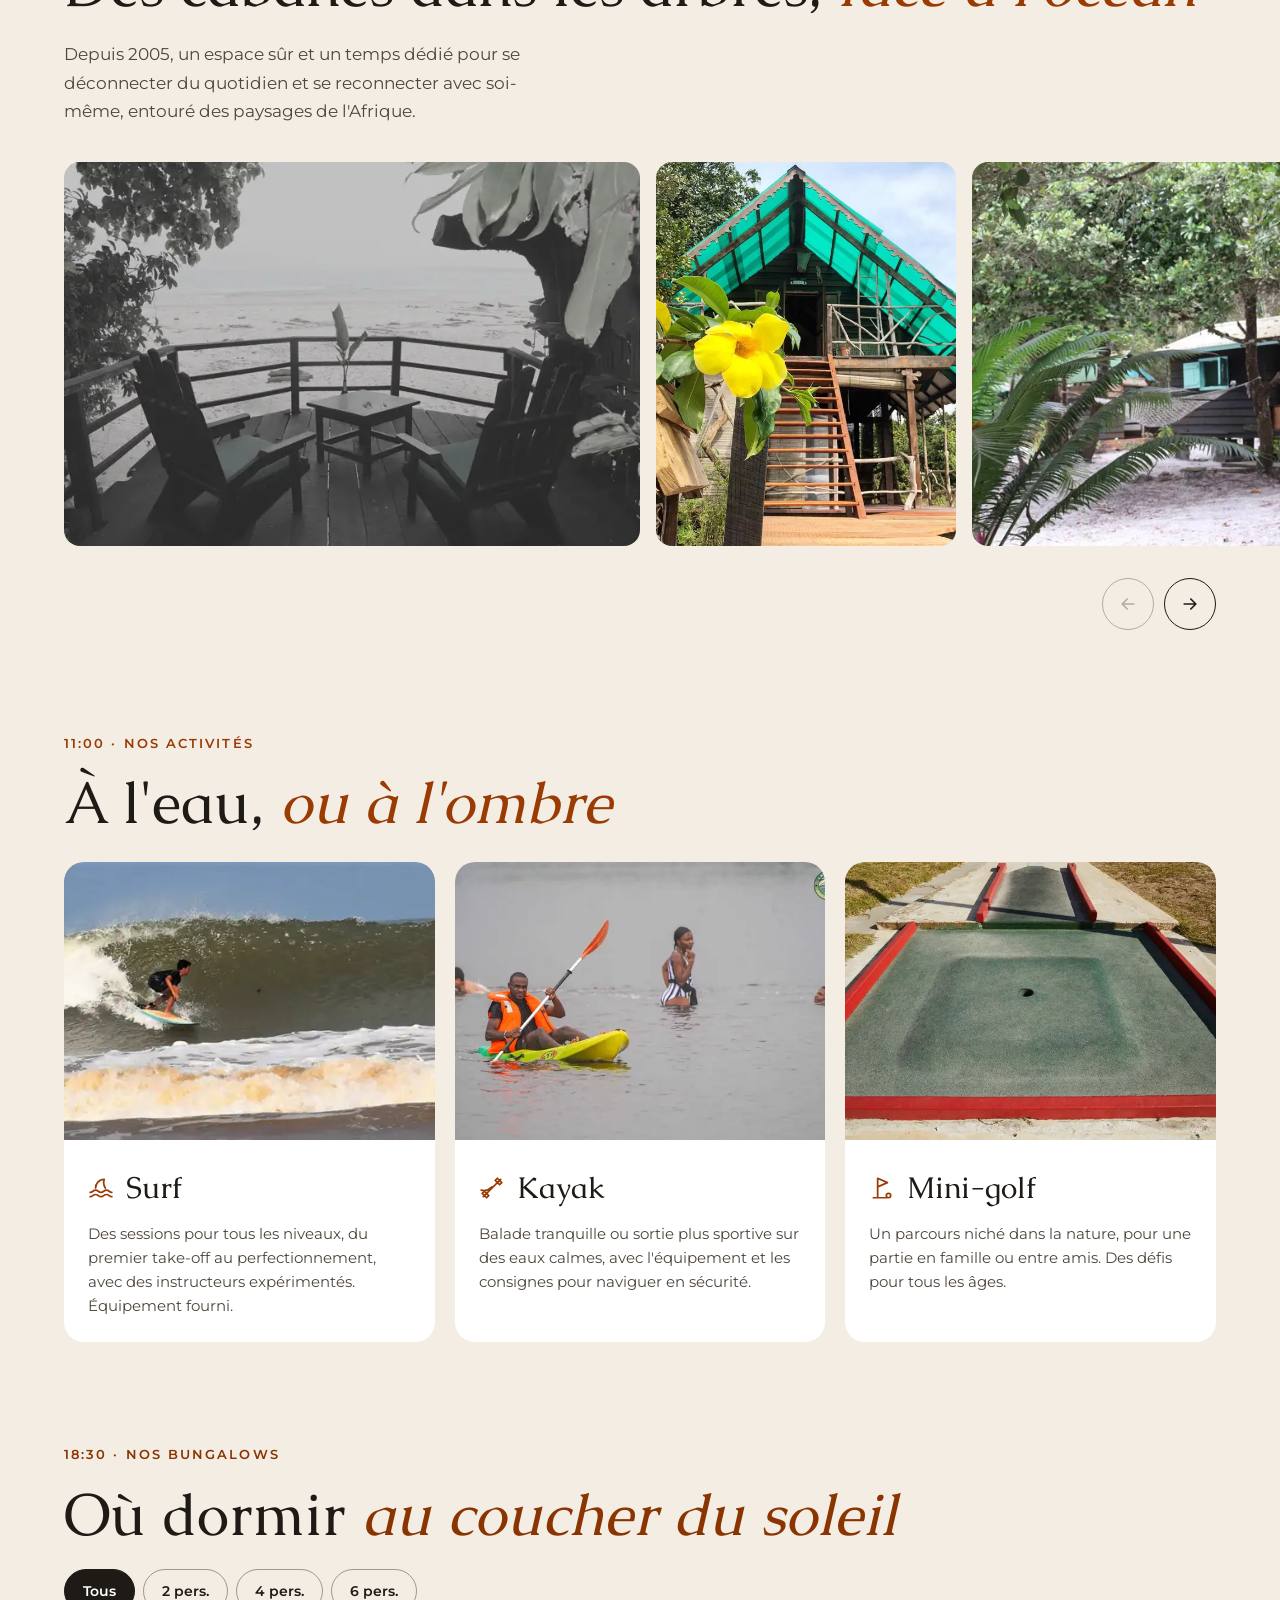
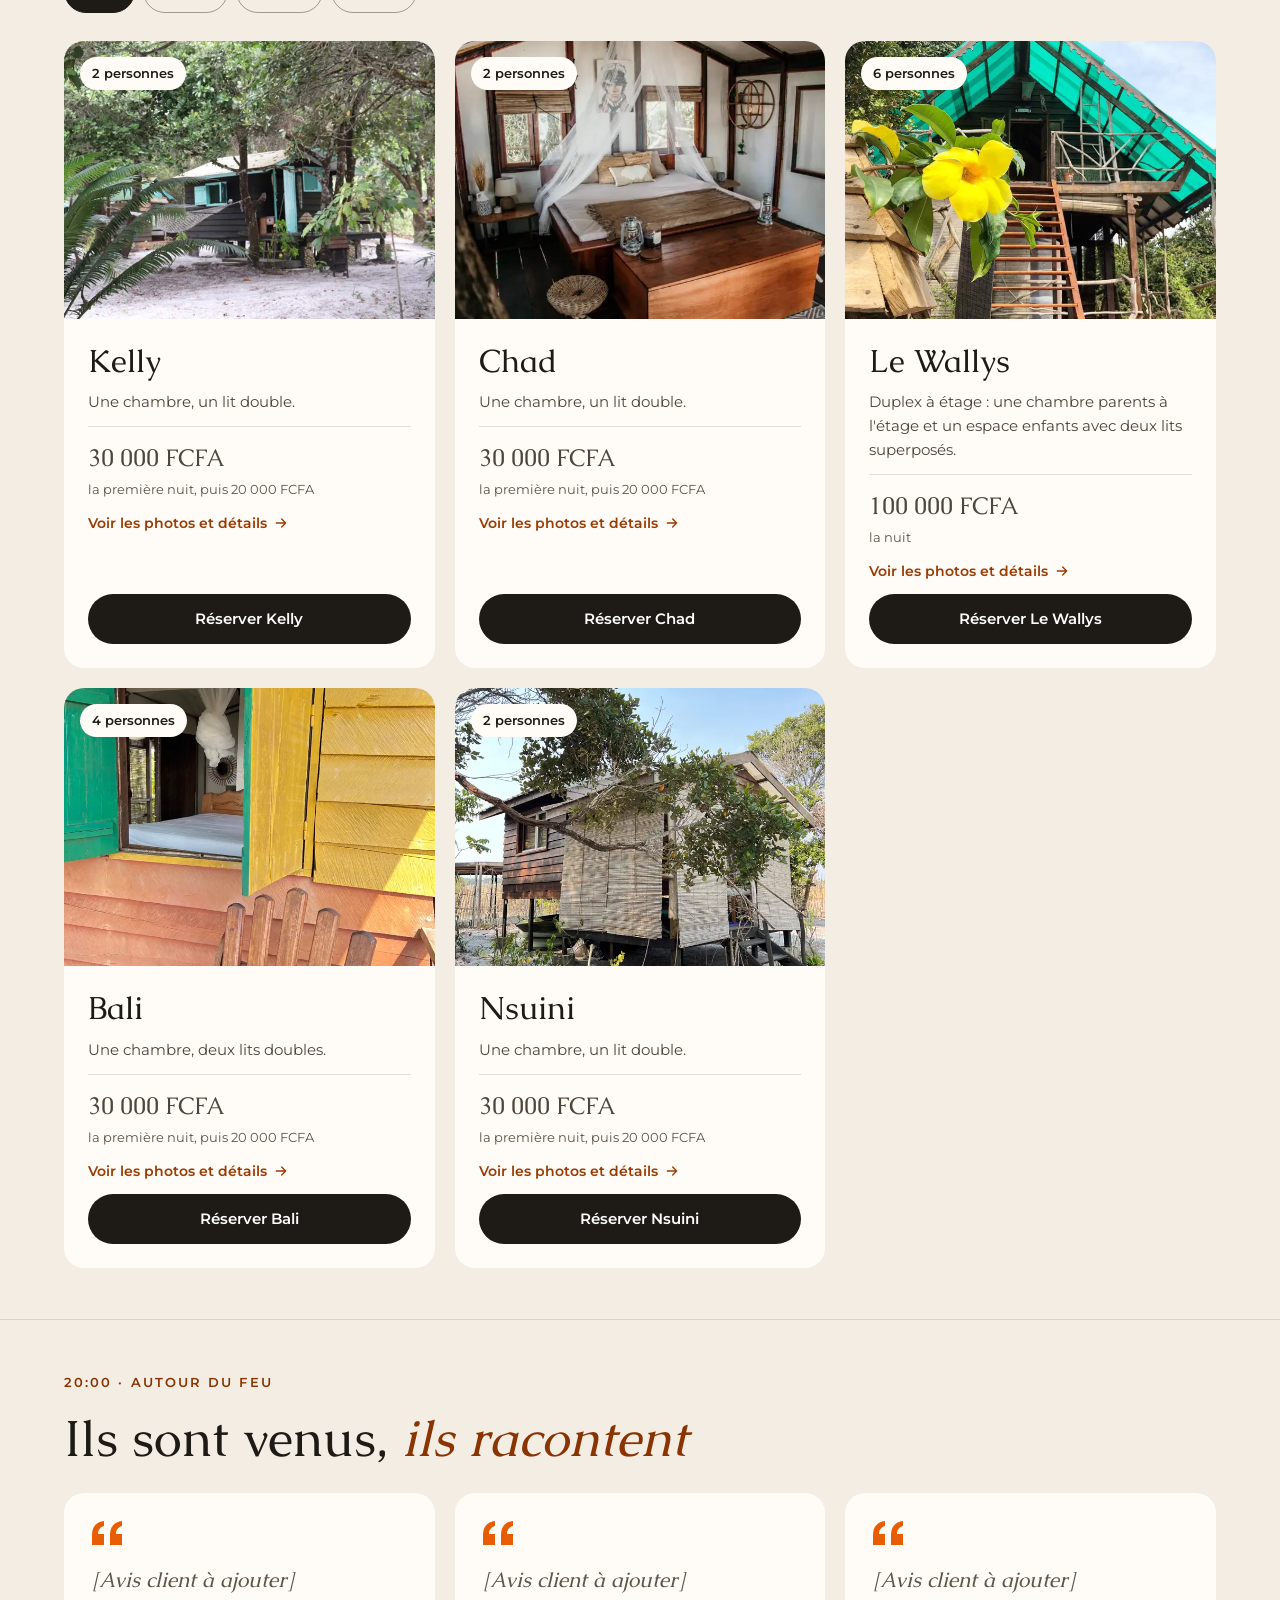
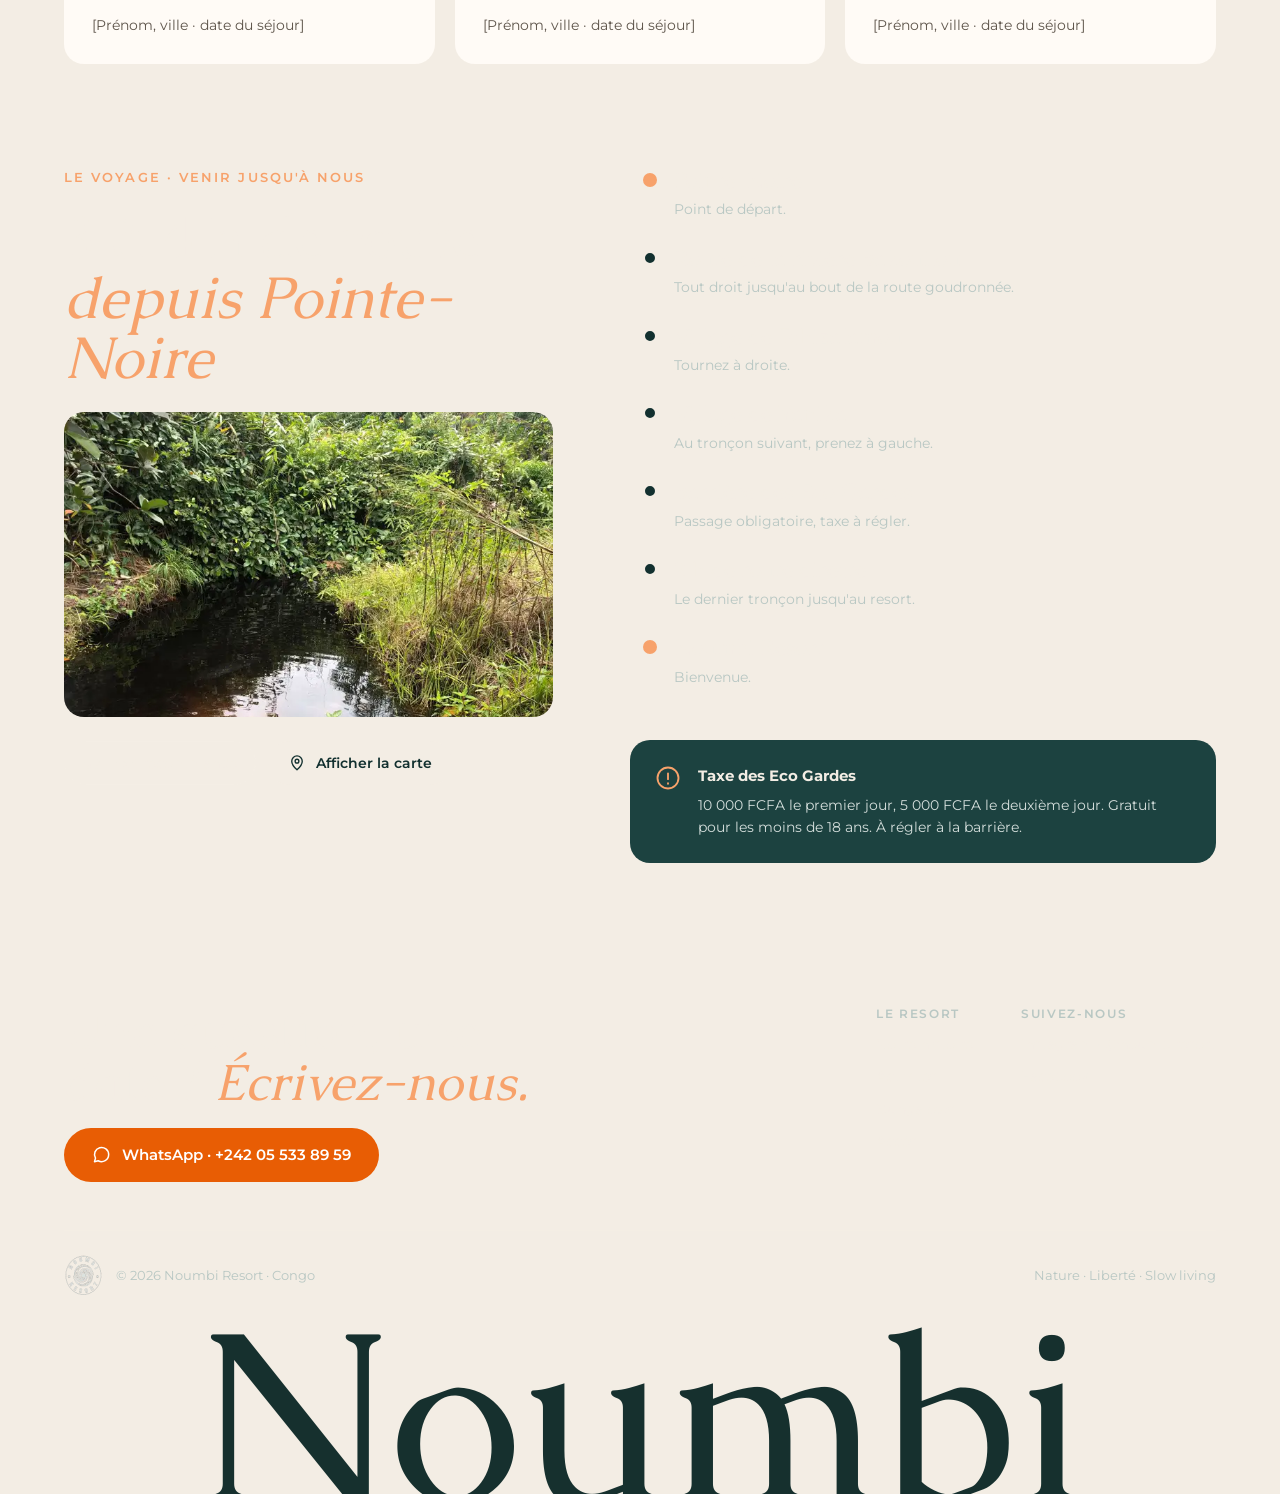
==== commit 28462145: "Ajoute la photo de surf récupérée sur l'ancien site L'ancien site confirme aussi l'attribution des p" ====
--- a/index.html
+++ b/index.html
@@ -137,8 +137,7 @@
         </div>
         <div class="cards-3">
           <article class="card reveal">
-            <!-- À REMPLACER : photo d'une session de surf -->
-            <div class="card-media placeholder">[Photo d'une session de surf]</div>
+            <div class="card-media"><img src="assets/img/surf-700.webp" srcset="assets/img/surf-700.webp 700w, assets/img/surf.webp 1080w" sizes="(min-width: 1100px) 33vw, (min-width: 700px) 50vw, 100vw" alt="Surfeur dans le creux d'une vague à Noumbi" loading="lazy" width="1080" height="504" style="object-position: 30% center"></div>
             <div class="card-body">
               <h3><svg width="26" height="26" viewBox="0 0 24 24" fill="none" stroke="currentColor" stroke-width="1.6" stroke-linecap="round" stroke-linejoin="round" aria-hidden="true"><path d="M2 16c2.5 0 2.5-2 5-2s2.5 2 5 2 2.5-2 5-2 2.5 2 5 2M2 20c2.5 0 2.5-2 5-2s2.5 2 5 2 2.5-2 5-2 2.5 2 5 2M7 12c0-4 3-8 8-8-1 3-1 5 1 8"/></svg>Surf</h3>
               <p>Des sessions pour tous les niveaux, du premier take-off au perfectionnement, avec des instructeurs expérimentés. Équipement fourni.</p>
@@ -181,7 +180,6 @@
         <!--
           Toute la carte mène à la page du bungalow (bungalow.html?b=…).
           Les photos de la galerie se gèrent dans js/bungalows.js, la carte garde une seule photo.
-          À VÉRIFIER avec le client : quelle photo correspond à quel bungalow.
         -->
         <ul class="bungalows" role="list">
           <li class="bungalow reveal" data-cap="2" data-name="Kelly">
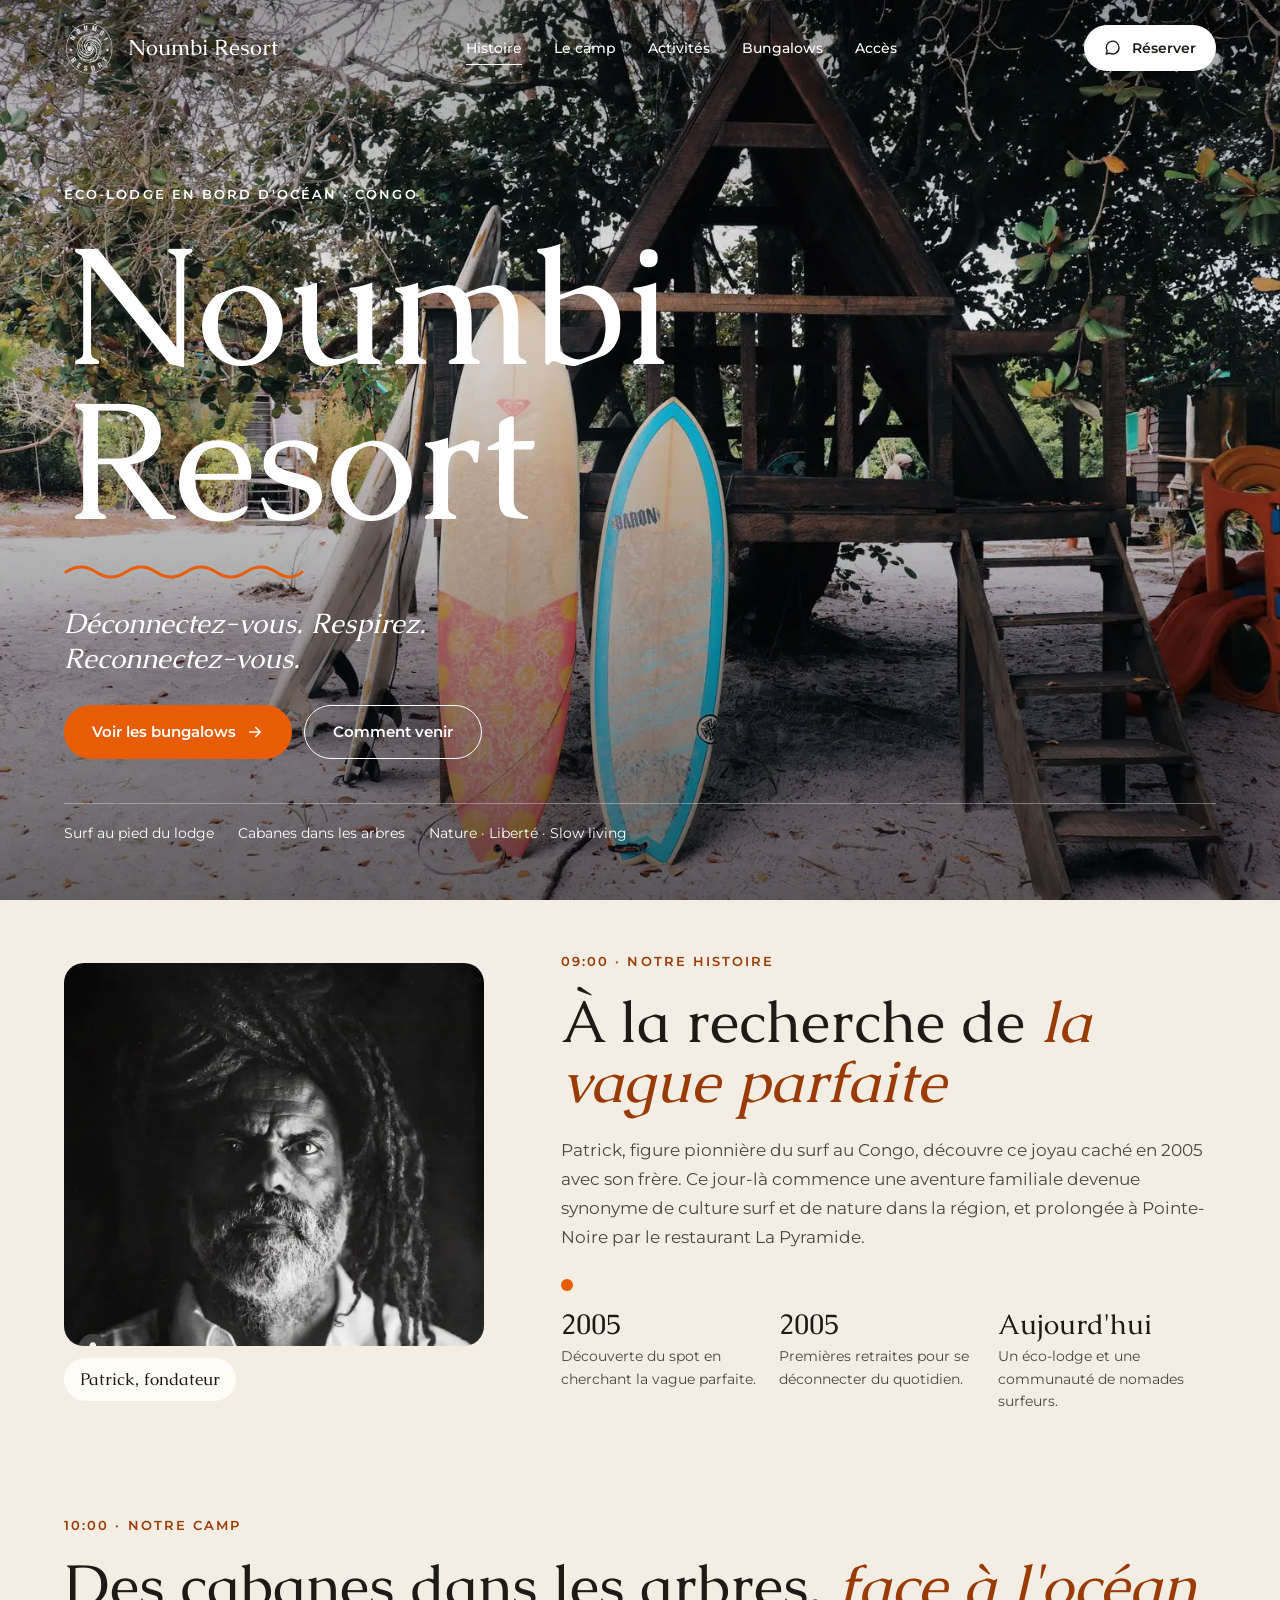
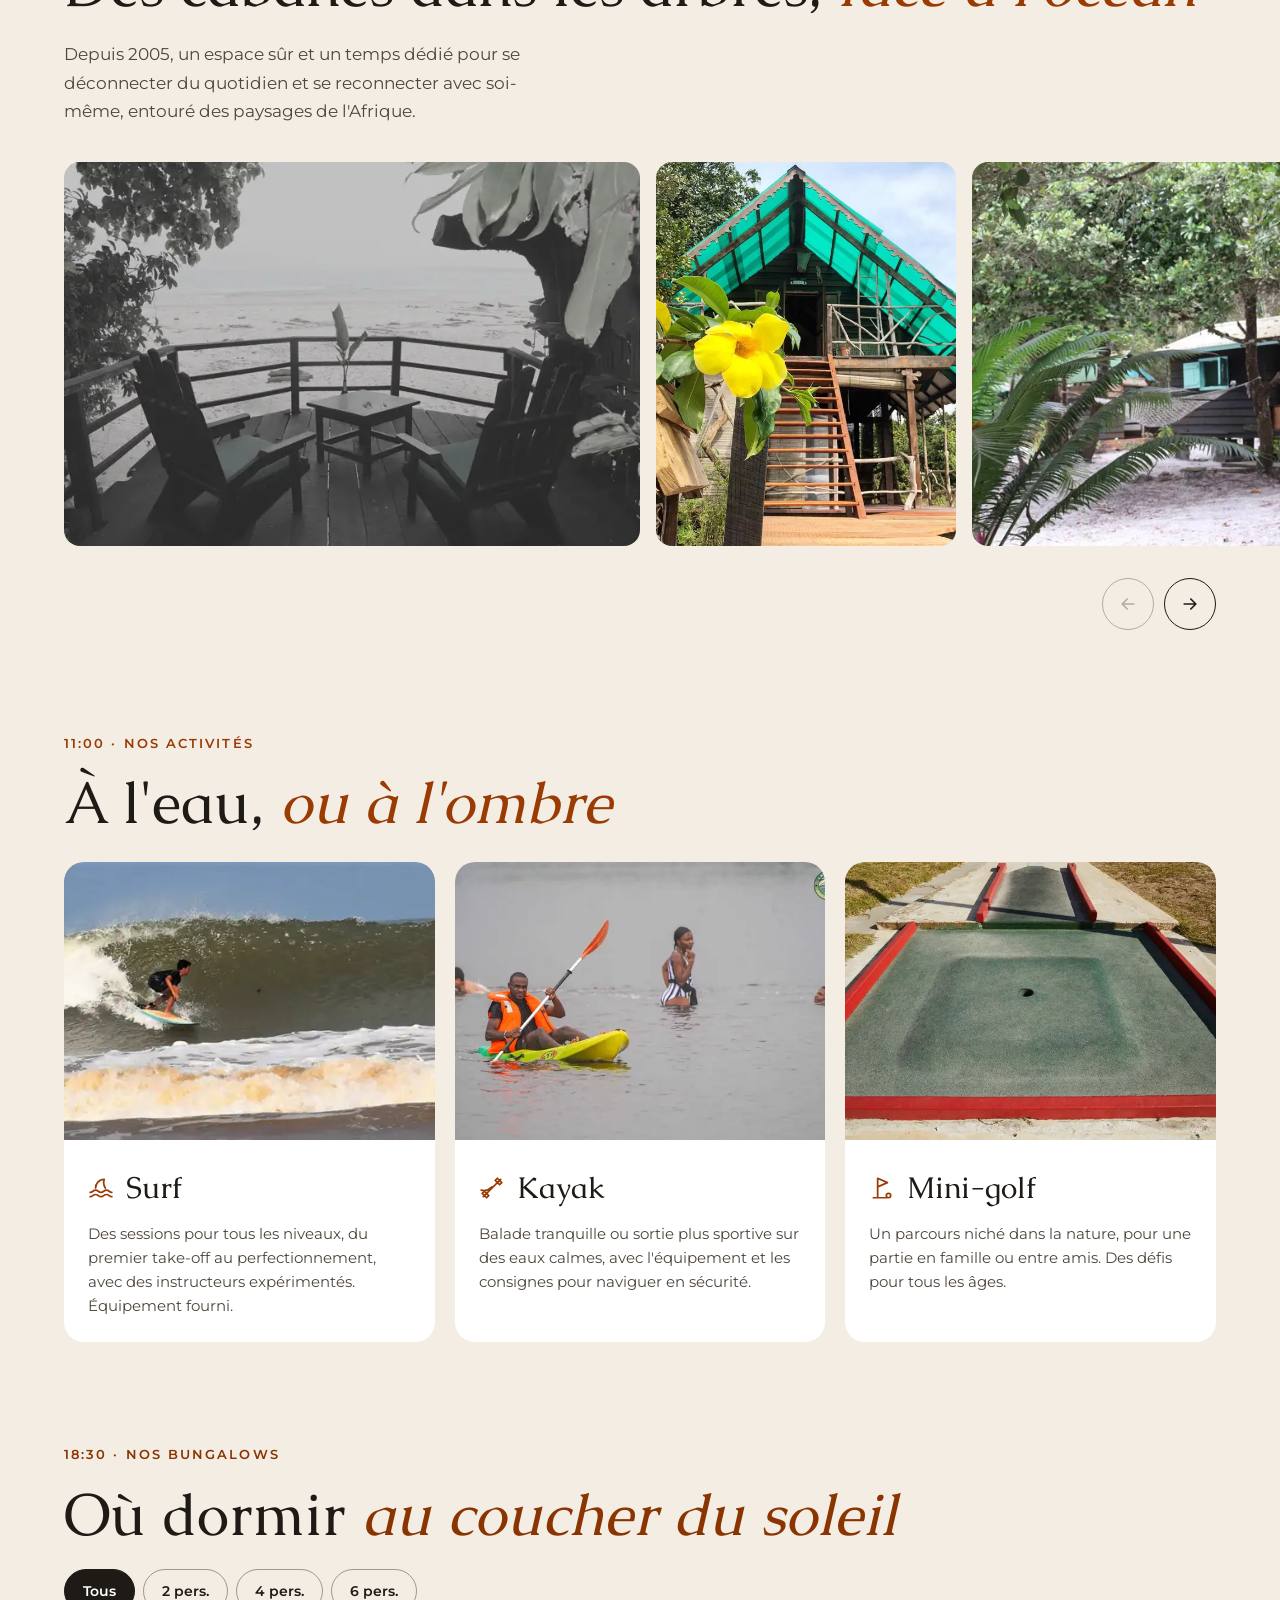
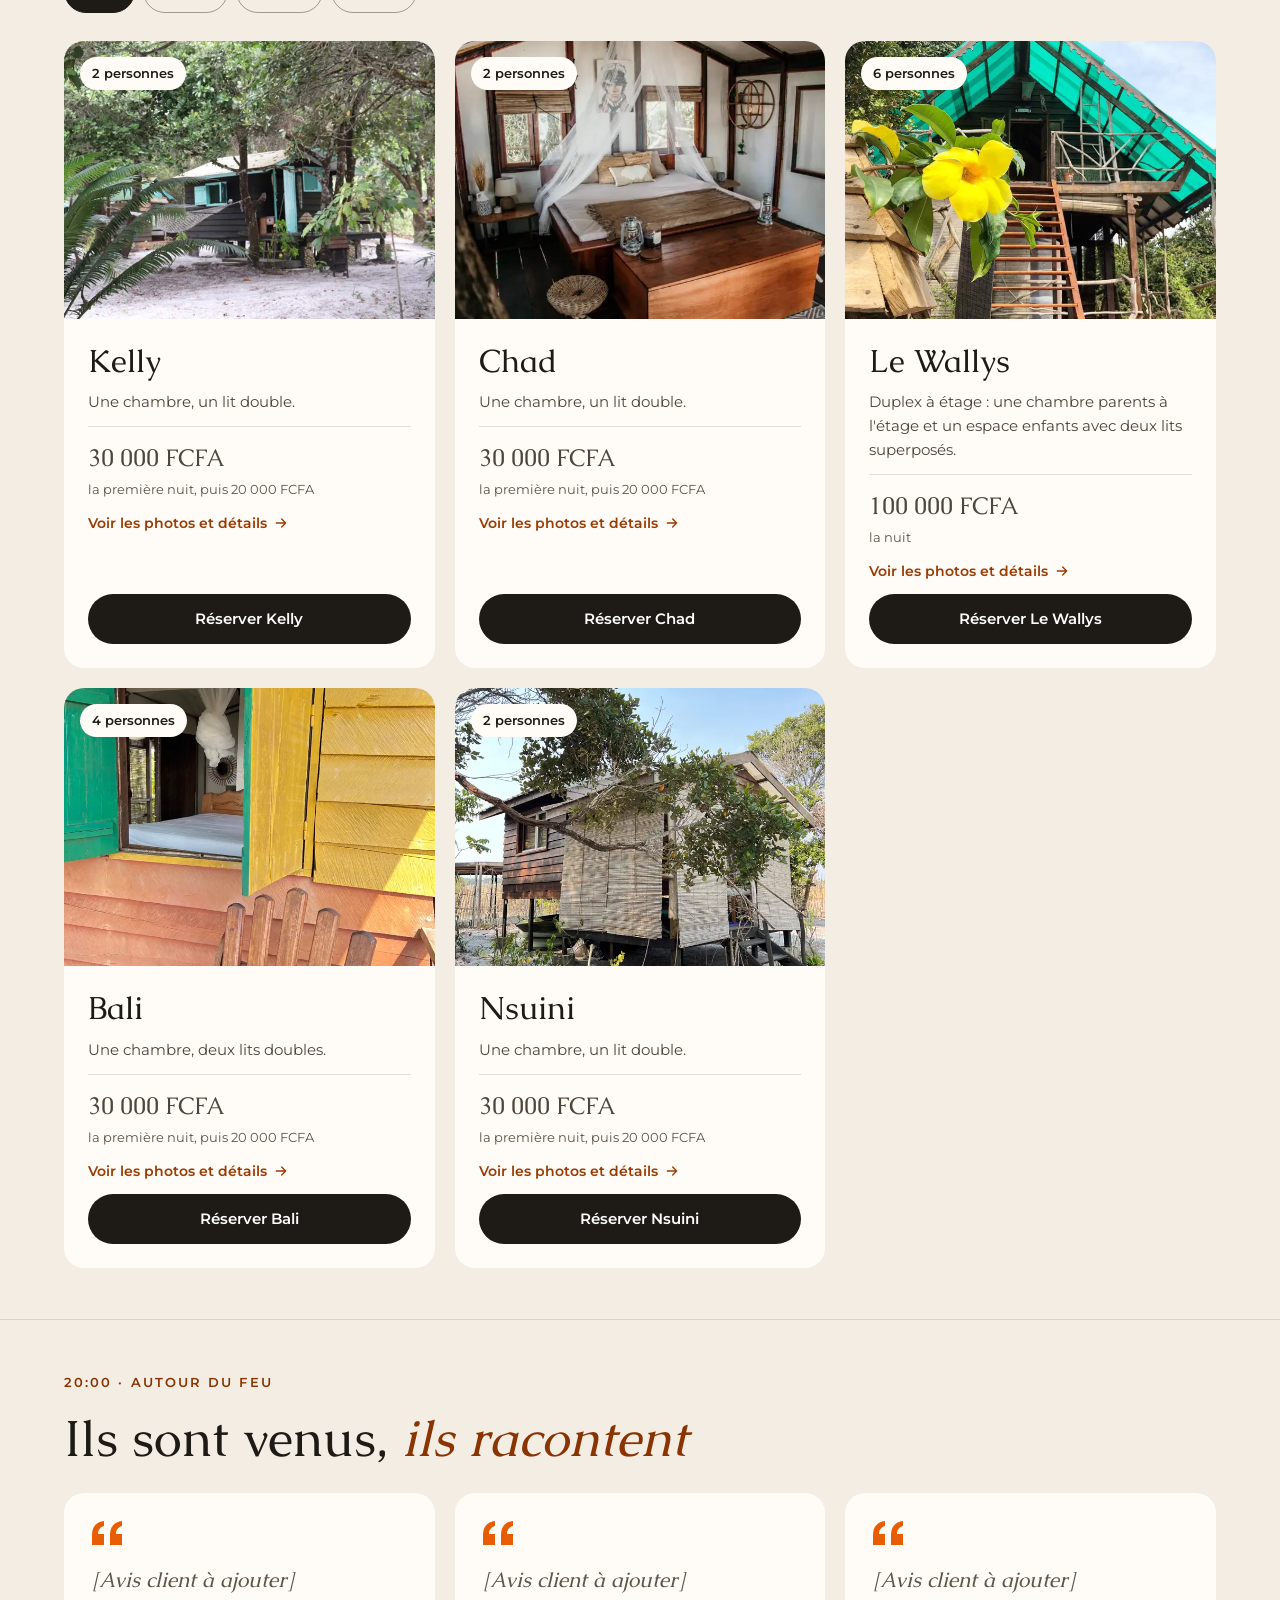
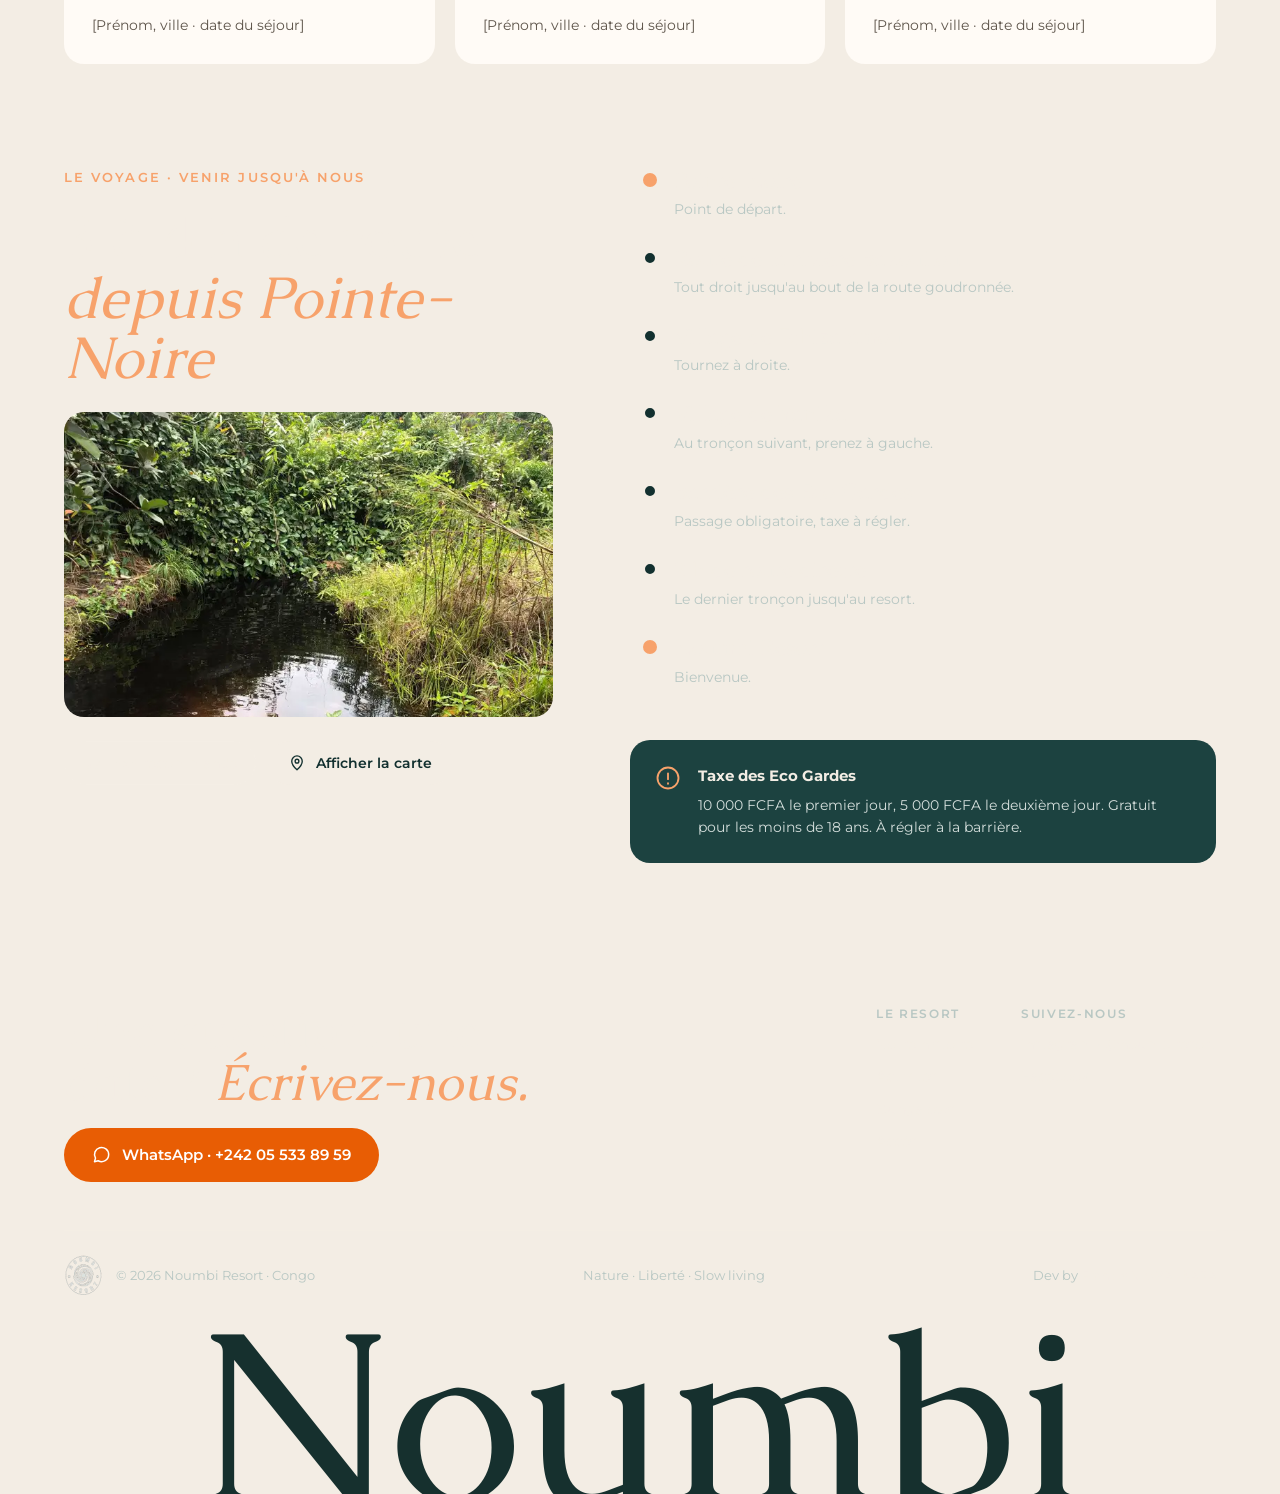
==== commit 1a46d1ac: "Ajoute le crédit « Dev by Francis NKWA IBARA » dans le pied de page Le nom renvoie vers le portfolio" ====
--- a/index.html
+++ b/index.html
@@ -16,9 +16,9 @@
   <link rel="stylesheet" href="https://fonts.googleapis.com/css2?family=Caudex:ital,wght@0,400;0,700;1,400&family=Montserrat:wght@400;500;600&display=swap">
   <link rel="preload" as="image" href="assets/img/hero-surf-700.webp" media="(max-width: 899px)">
   <link rel="preload" as="image" href="assets/img/hero-surf.webp" media="(min-width: 900px)">
-  <link rel="stylesheet" href="css/style.css">
+  <link rel="stylesheet" href="css/style.css?v=2026103102">
   <script>document.documentElement.classList.add('js')</script>
-  <script src="js/main.js" defer></script>
+  <script src="js/main.js?v=2026103102" defer></script>
 </head>
 <body>
   <a class="skip" href="#contenu">Aller au contenu</a>
@@ -113,11 +113,11 @@
       <div class="gallery-wrap">
         <div class="gallery" tabindex="0" aria-label="Galerie photos du camp, faire défiler horizontalement">
           <figure class="g-wide"><img src="assets/img/terrasse-700.webp" srcset="assets/img/terrasse-700.webp 700w, assets/img/terrasse.webp 1400w" sizes="(min-width: 900px) 660px, 85vw" alt="Terrasse en bois face à l'océan" loading="lazy"></figure>
-          <figure class="g-tall"><img src="assets/img/cabane-arbre-700.webp" alt="Cabane perchée au toit vert" loading="lazy"></figure>
+          <figure class="g-tall"><img src="assets/img/cabane-arbre-700.webp" srcset="assets/img/cabane-arbre-700.webp 700w, assets/img/cabane-arbre.webp 1200w" sizes="(min-width: 900px) 345px, 220px" alt="Cabane perchée au toit vert" loading="lazy"></figure>
           <figure class="g-wide"><img src="assets/img/camp-700.webp" srcset="assets/img/camp-700.webp 700w, assets/img/camp.webp 1200w" sizes="(min-width: 900px) 660px, 85vw" alt="Bungalow sur le sable, sous les arbres" loading="lazy"></figure>
-          <figure class="g-tall"><img src="assets/img/bungalow-couleurs-700.webp" alt="Fenêtre colorée d'un bungalow" loading="lazy"></figure>
+          <figure class="g-tall"><img src="assets/img/bungalow-couleurs-700.webp" srcset="assets/img/bungalow-couleurs-700.webp 700w, assets/img/bungalow-couleurs.webp 1200w" sizes="(min-width: 900px) 345px, 220px" alt="Fenêtre colorée d'un bungalow" loading="lazy"></figure>
           <figure class="g-wide"><img src="assets/img/chambre-700.webp" srcset="assets/img/chambre-700.webp 700w, assets/img/chambre.webp 1024w" sizes="(min-width: 900px) 660px, 85vw" alt="Chambre avec moustiquaire et bois naturel" loading="lazy"></figure>
-          <figure class="g-tall"><img src="assets/img/cabane-sable-700.webp" alt="Cabane en bois sur pilotis" loading="lazy"></figure>
+          <figure class="g-tall"><img src="assets/img/cabane-sable-700.webp" srcset="assets/img/cabane-sable-700.webp 700w, assets/img/cabane-sable.webp 1200w" sizes="(min-width: 900px) 345px, 220px" alt="Cabane en bois sur pilotis" loading="lazy"></figure>
         </div>
         <div class="gallery-nav">
           <button type="button" class="round-btn" data-dir="-1" aria-label="Photos précédentes"><svg width="20" height="20" viewBox="0 0 24 24" fill="none" stroke="currentColor" stroke-width="2" stroke-linecap="round" stroke-linejoin="round" aria-hidden="true"><path d="M19 12H5M11 6l-6 6 6 6"/></svg></button>
@@ -182,7 +182,7 @@
           Les photos de la galerie se gèrent dans js/bungalows.js, la carte garde une seule photo.
         -->
         <ul class="bungalows" role="list">
-          <li class="bungalow reveal" data-cap="2" data-name="Kelly">
+          <li class="bungalow reveal" id="b-kelly" data-cap="2" data-name="Kelly">
             <div class="slides"><img src="assets/img/camp-700.webp" alt="Bungalow Kelly" loading="lazy" width="700" height="466"></div>
             <span class="cap-badge">2 personnes</span>
             <div class="b-body">
@@ -193,7 +193,7 @@
               <a class="btn-pill btn-dark btn-block wa-book" href="https://wa.me/242055338959" target="_blank" rel="noopener">Réserver Kelly</a>
             </div>
           </li>
-          <li class="bungalow reveal" data-cap="2" data-name="Chad">
+          <li class="bungalow reveal" id="b-chad" data-cap="2" data-name="Chad">
             <div class="slides"><img src="assets/img/chambre-700.webp" alt="Bungalow Chad" loading="lazy" width="700" height="466"></div>
             <span class="cap-badge">2 personnes</span>
             <div class="b-body">
@@ -204,7 +204,7 @@
               <a class="btn-pill btn-dark btn-block wa-book" href="https://wa.me/242055338959" target="_blank" rel="noopener">Réserver Chad</a>
             </div>
           </li>
-          <li class="bungalow reveal" data-cap="6" data-name="Le Wallys">
+          <li class="bungalow reveal" id="b-le-wallys" data-cap="6" data-name="Le Wallys">
             <div class="slides"><img src="assets/img/cabane-arbre-700.webp" alt="Bungalow Le Wallys" loading="lazy" width="700" height="700"></div>
             <span class="cap-badge">6 personnes</span>
             <div class="b-body">
@@ -215,7 +215,7 @@
               <a class="btn-pill btn-dark btn-block wa-book" href="https://wa.me/242055338959" target="_blank" rel="noopener">Réserver Le Wallys</a>
             </div>
           </li>
-          <li class="bungalow reveal" data-cap="4" data-name="Bali">
+          <li class="bungalow reveal" id="b-bali" data-cap="4" data-name="Bali">
             <div class="slides"><img src="assets/img/bungalow-couleurs-700.webp" alt="Bungalow Bali" loading="lazy" width="700" height="933"></div>
             <span class="cap-badge">4 personnes</span>
             <div class="b-body">
@@ -226,7 +226,7 @@
               <a class="btn-pill btn-dark btn-block wa-book" href="https://wa.me/242055338959" target="_blank" rel="noopener">Réserver Bali</a>
             </div>
           </li>
-          <li class="bungalow reveal" data-cap="2" data-name="Nsuini">
+          <li class="bungalow reveal" id="b-nsuini" data-cap="2" data-name="Nsuini">
             <div class="slides"><img src="assets/img/cabane-sable-700.webp" alt="Bungalow Nsuini" loading="lazy" width="700" height="933"></div>
             <span class="cap-badge">2 personnes</span>
             <div class="b-body">
@@ -347,6 +347,7 @@
       <div class="foot-bottom">
         <div class="foot-brand"><img src="assets/img/logo-blanc.webp" alt="" width="40" height="40" loading="lazy"><span>© <span data-year>2026</span> Noumbi Resort · Congo</span></div>
         <span>Nature · Liberté · Slow living</span>
+        <span class="foot-credit">Dev by <a href="https://francisnkwaibara.github.io" target="_blank" rel="noopener">Francis NKWA IBARA</a></span>
       </div>
       <p class="foot-word" aria-hidden="true">Noumbi</p>
     </div>
--- a/css/style.css
+++ b/css/style.css
@@ -271,6 +271,7 @@
   transition: opacity .35s var(--ease), transform .35s var(--ease);
 }
 .bungalow.is-hiding { opacity: 0; transform: scale(.96); }
+.bungalow { scroll-margin-top: 96px; } /* arrivée par index.html#b-… : la carte ne passe pas sous l'en-tête */
 .bungalow[hidden] { display: none; }
 .slides { position: relative; aspect-ratio: 4 / 3; display: flex; overflow-x: auto; scroll-snap-type: x mandatory; scrollbar-width: none; }
 .slides::-webkit-scrollbar { display: none; }
@@ -319,6 +320,9 @@
 .b-slider.is-dragging { scroll-snap-type: none; cursor: grabbing; }
 .b-slide { flex: 0 0 100%; height: 100%; scroll-snap-align: start; }
 .b-slide img { width: 100%; height: 100%; object-fit: cover; }
+/* Photo verticale : affichée en entier sur fond sombre plutôt que recadrée */
+.b-slide.is-portrait { background: #2A2620; }
+.b-slide.is-portrait img { object-fit: contain; }
 .b-slide.placeholder { flex-direction: column; gap: 10px; }
 .b-count { position: absolute; left: 12px; bottom: 12px; padding: 4px 12px; border-radius: 999px; background: rgba(30, 26, 22, .7); color: #fff; font-size: 13px; font-weight: 600; }
 .b-dots { right: 8px; bottom: 8px; }
@@ -370,7 +374,8 @@
   .b-detail { display: grid; grid-template-columns: minmax(0, 1.6fr) minmax(320px, 1fr); gap: clamp(32px, 4vw, 64px); align-items: start; }
   .b-slider { aspect-ratio: 3 / 2; cursor: grab; }
   .b-arrow { display: inline-flex; }
-  .b-thumbs { display: flex; gap: 10px; margin-top: 12px; }
+  .b-thumbs { display: flex; gap: 10px; margin-top: 12px; overflow-x: auto; scrollbar-width: thin; padding-bottom: 4px; }
+  .b-thumb { flex: 0 0 auto; }
   .b-thumb {
     width: 96px; height: 72px; padding: 0; border: 2px solid transparent; border-radius: 12px; overflow: hidden; cursor: pointer;
     background: #E4DACB; color: var(--ink-mute); display: flex; align-items: center; justify-content: center; transition: border-color .25s;
@@ -439,8 +444,42 @@
 .foot-cols a:hover { color: var(--accent-night); }
 .foot-bottom { display: flex; flex-wrap: wrap; justify-content: space-between; align-items: center; gap: 16px; padding-top: 24px; border-top: 1px solid rgba(243, 237, 228, .15); font-size: 13px; color: var(--light-mute); }
 .foot-brand { display: flex; align-items: center; gap: 12px; }
+.foot-credit a { color: var(--light); text-underline-offset: 3px; transition: color .2s; }
+.foot-credit a:hover { color: var(--accent-night); }
 .foot-brand img { width: 40px; height: 40px; }
 .foot-word { font-family: var(--f-title); font-size: clamp(96px, 19vw, 280px); line-height: 1; color: #16302E; text-align: center; white-space: nowrap; margin-bottom: -.18em; }
+
+/* ---------- Photos en plein écran ---------- */
+.has-lightbox img { cursor: zoom-in; }
+.lb-open, .lb-open body { overflow: hidden; }
+.lb { position: fixed; inset: 0; z-index: 100; background: rgba(12, 10, 8, .96); color: #fff; animation: lb-in .25s ease; }
+.lb[hidden] { display: none; }
+.lb:focus { outline: none; }
+@keyframes lb-in { from { opacity: 0; } }
+.lb-track { position: absolute; inset: 0; display: flex; overflow-x: auto; scroll-snap-type: x mandatory; scrollbar-width: none; overscroll-behavior: contain; }
+.lb-track::-webkit-scrollbar { display: none; }
+.lb-slide { flex: 0 0 100%; height: 100%; scroll-snap-align: center; scroll-snap-stop: always; display: flex; align-items: center; justify-content: center; padding: 72px 0 80px; }
+.lb-slide img { max-width: 100%; max-height: 100%; width: auto; height: auto; }
+.lb-count { position: absolute; top: 26px; left: 20px; font-size: 14px; font-weight: 600; letter-spacing: .04em; }
+.lb-caption { position: absolute; left: 20px; right: 20px; bottom: calc(24px + env(safe-area-inset-bottom)); text-align: center; font-size: 14px; color: rgba(255, 255, 255, .75); }
+.lb-btn {
+  position: absolute; width: 48px; height: 48px; border-radius: 50%; border: 0; cursor: pointer;
+  display: inline-flex; align-items: center; justify-content: center;
+  background: rgba(255, 255, 255, .14); color: #fff; transition: background-color .2s, opacity .2s;
+}
+.lb-btn:hover { background: rgba(255, 255, 255, .28); }
+.lb-btn[hidden] { display: none; }
+.lb-close { top: 14px; right: 14px; }
+.lb-prev, .lb-next { display: none; top: 50%; transform: translateY(-50%); width: 56px; height: 56px; }
+.lb-btn:disabled { opacity: 0; pointer-events: none; }
+.lb-prev { left: 24px; }
+.lb-next { right: 24px; }
+@media (min-width: 900px) {
+  .lb-slide { padding: 80px 112px 88px; }
+  .lb-prev:not([hidden]), .lb-next:not([hidden]) { display: inline-flex; }
+  .lb-close { top: 20px; right: 24px; }
+  .lb-count { top: 32px; left: 32px; }
+}
 
 /* ---------- Bouton WhatsApp flottant ---------- */
 .wa-float {
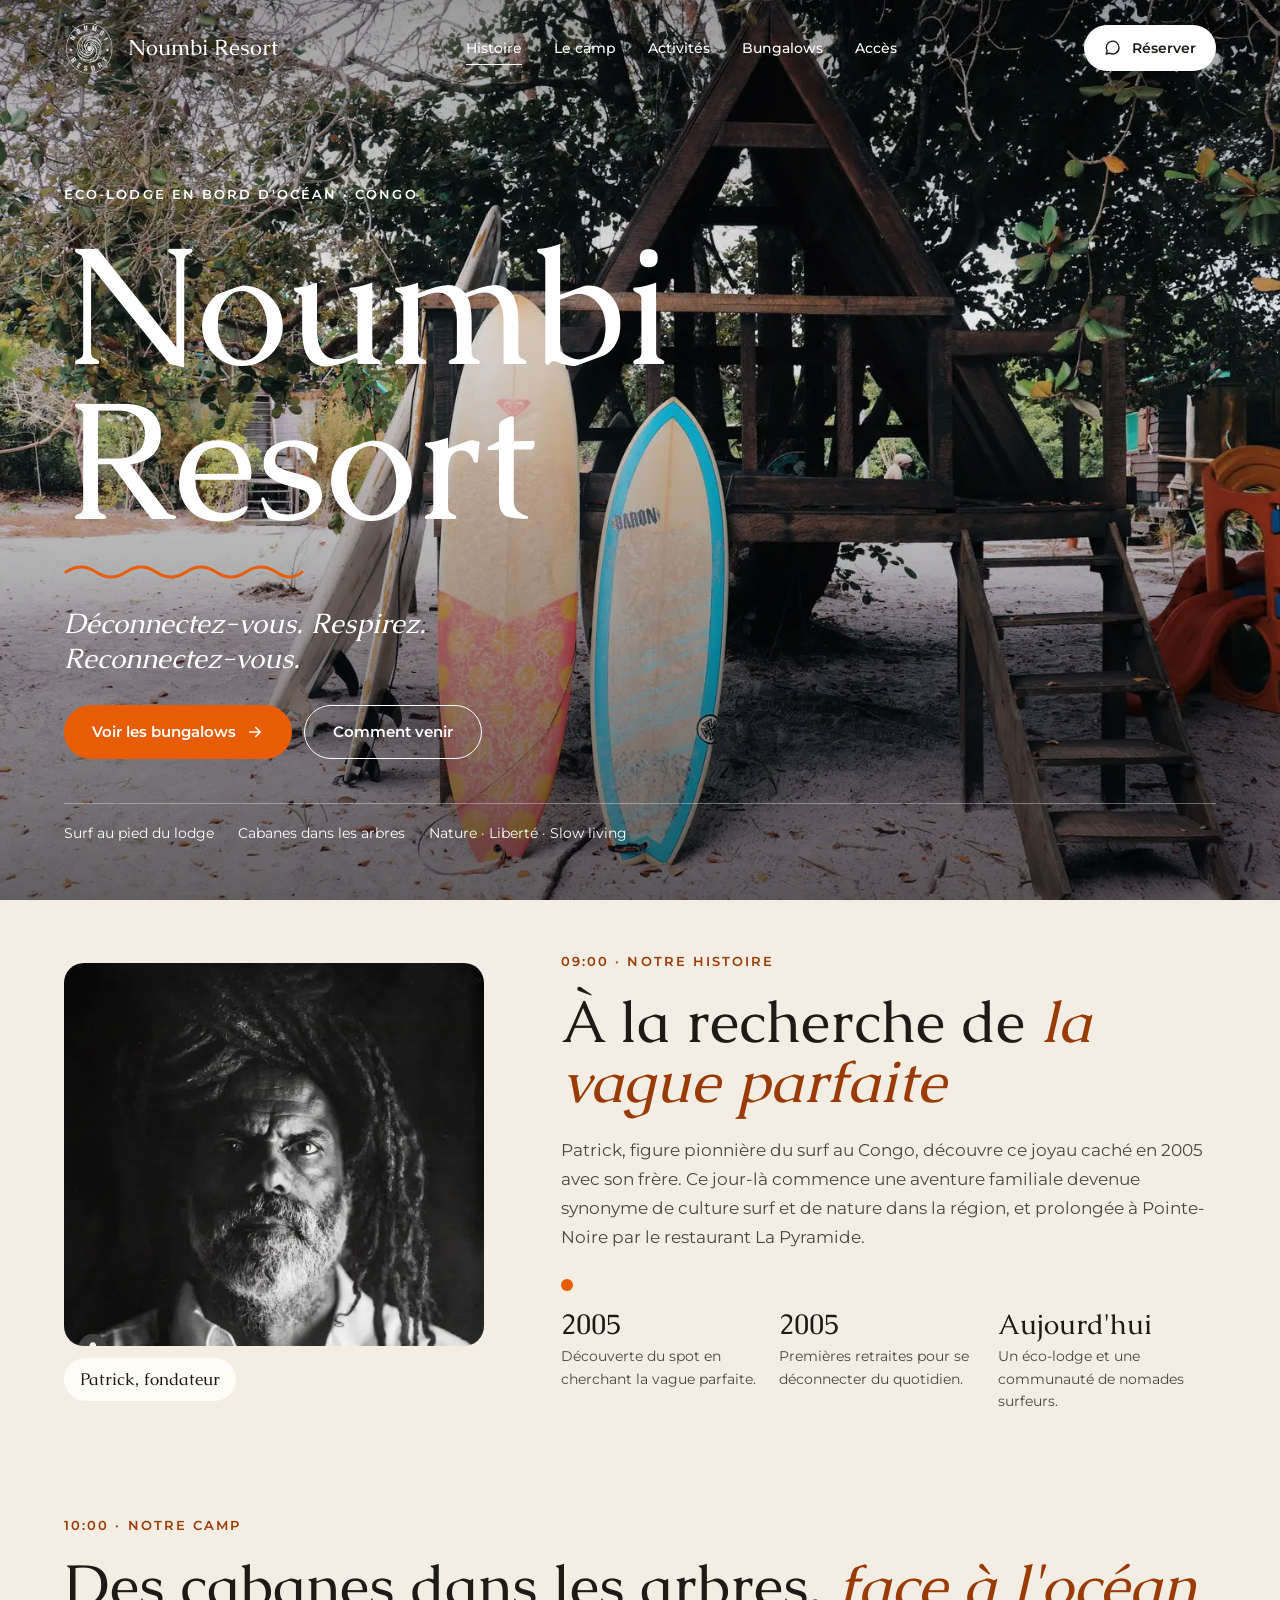
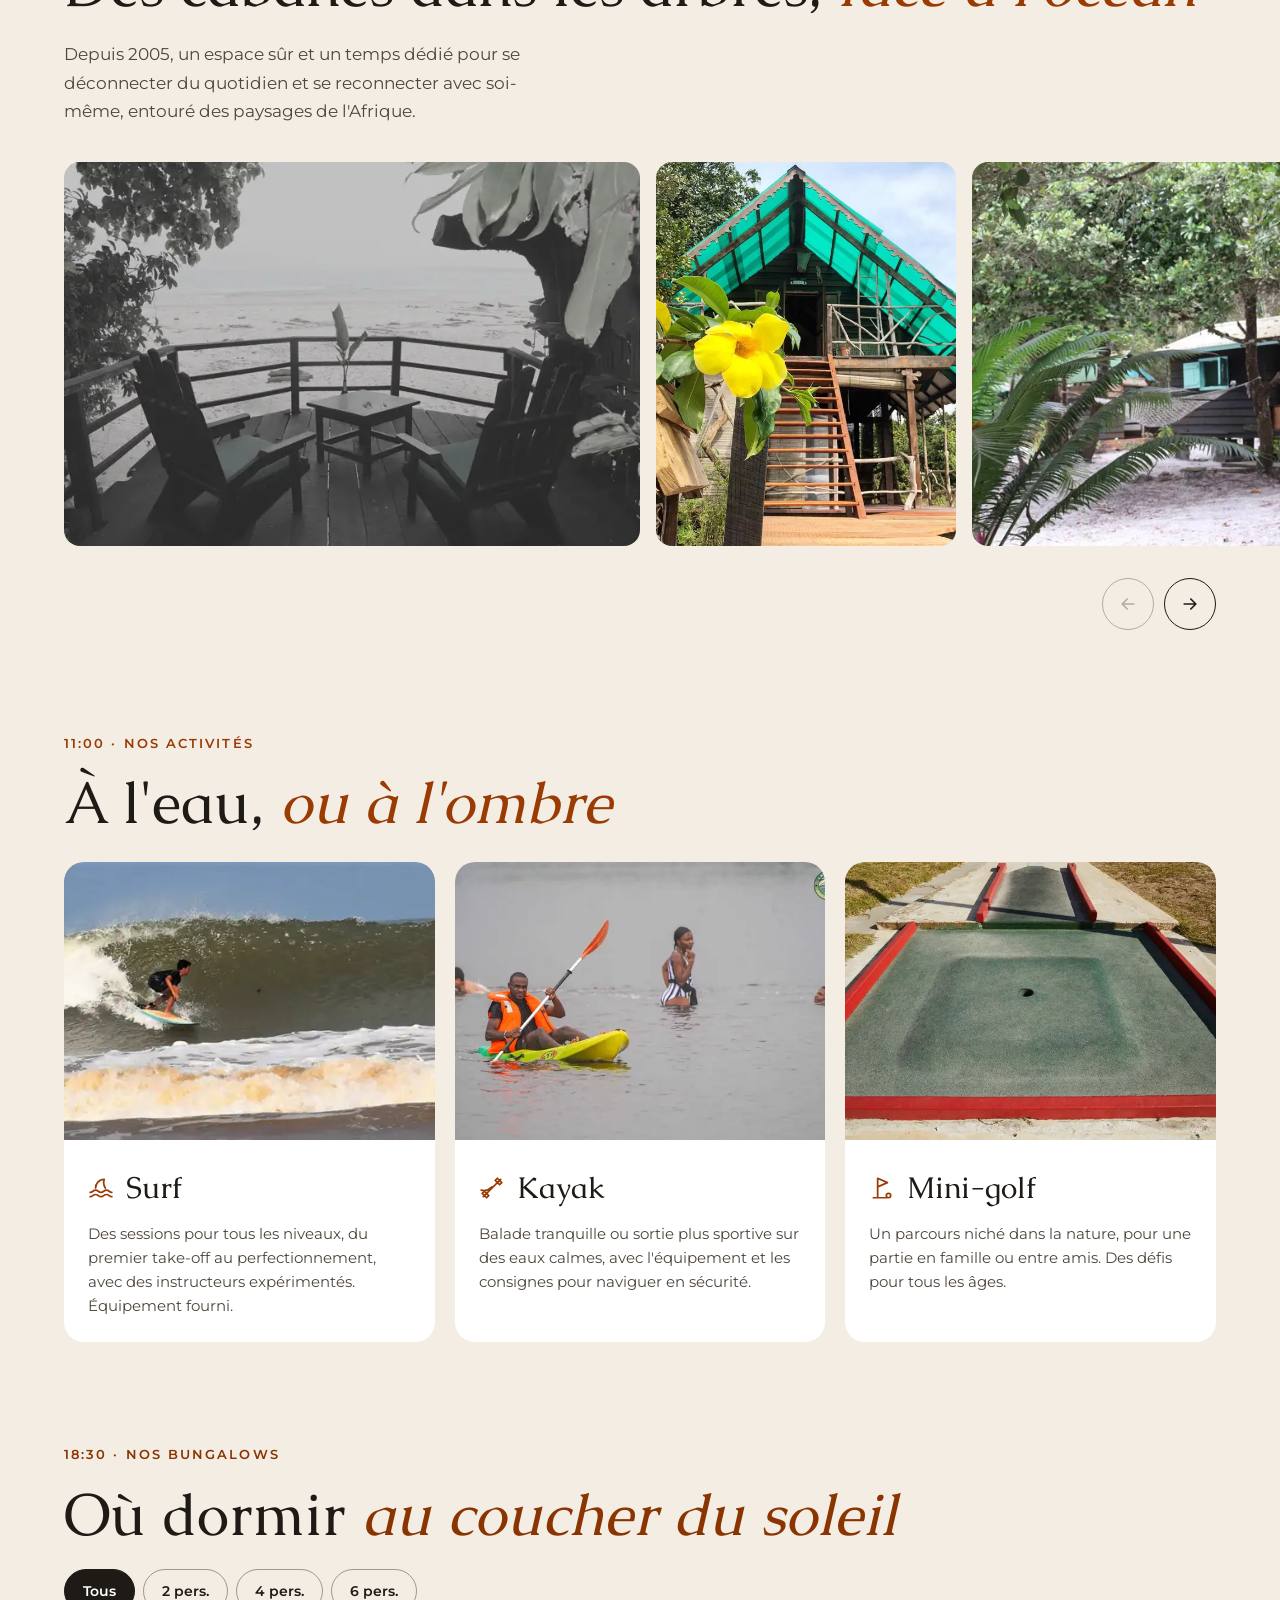
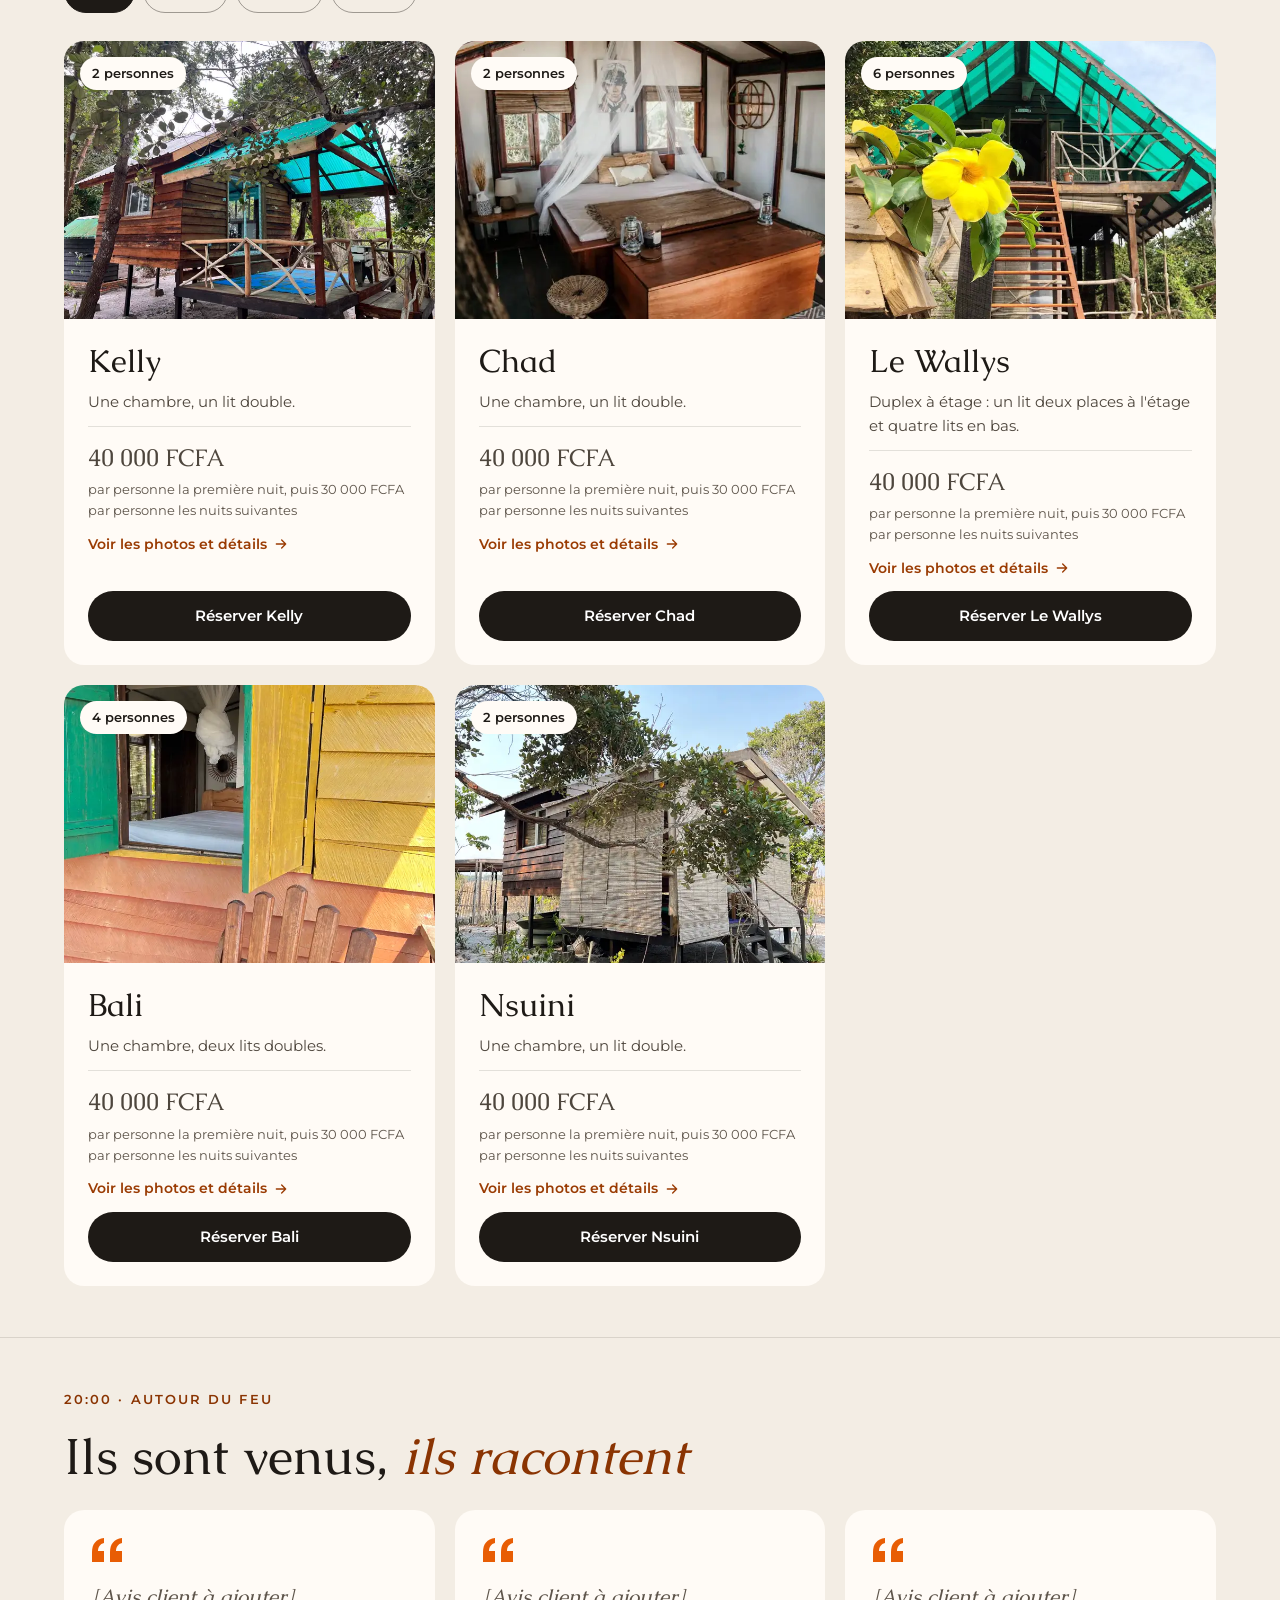
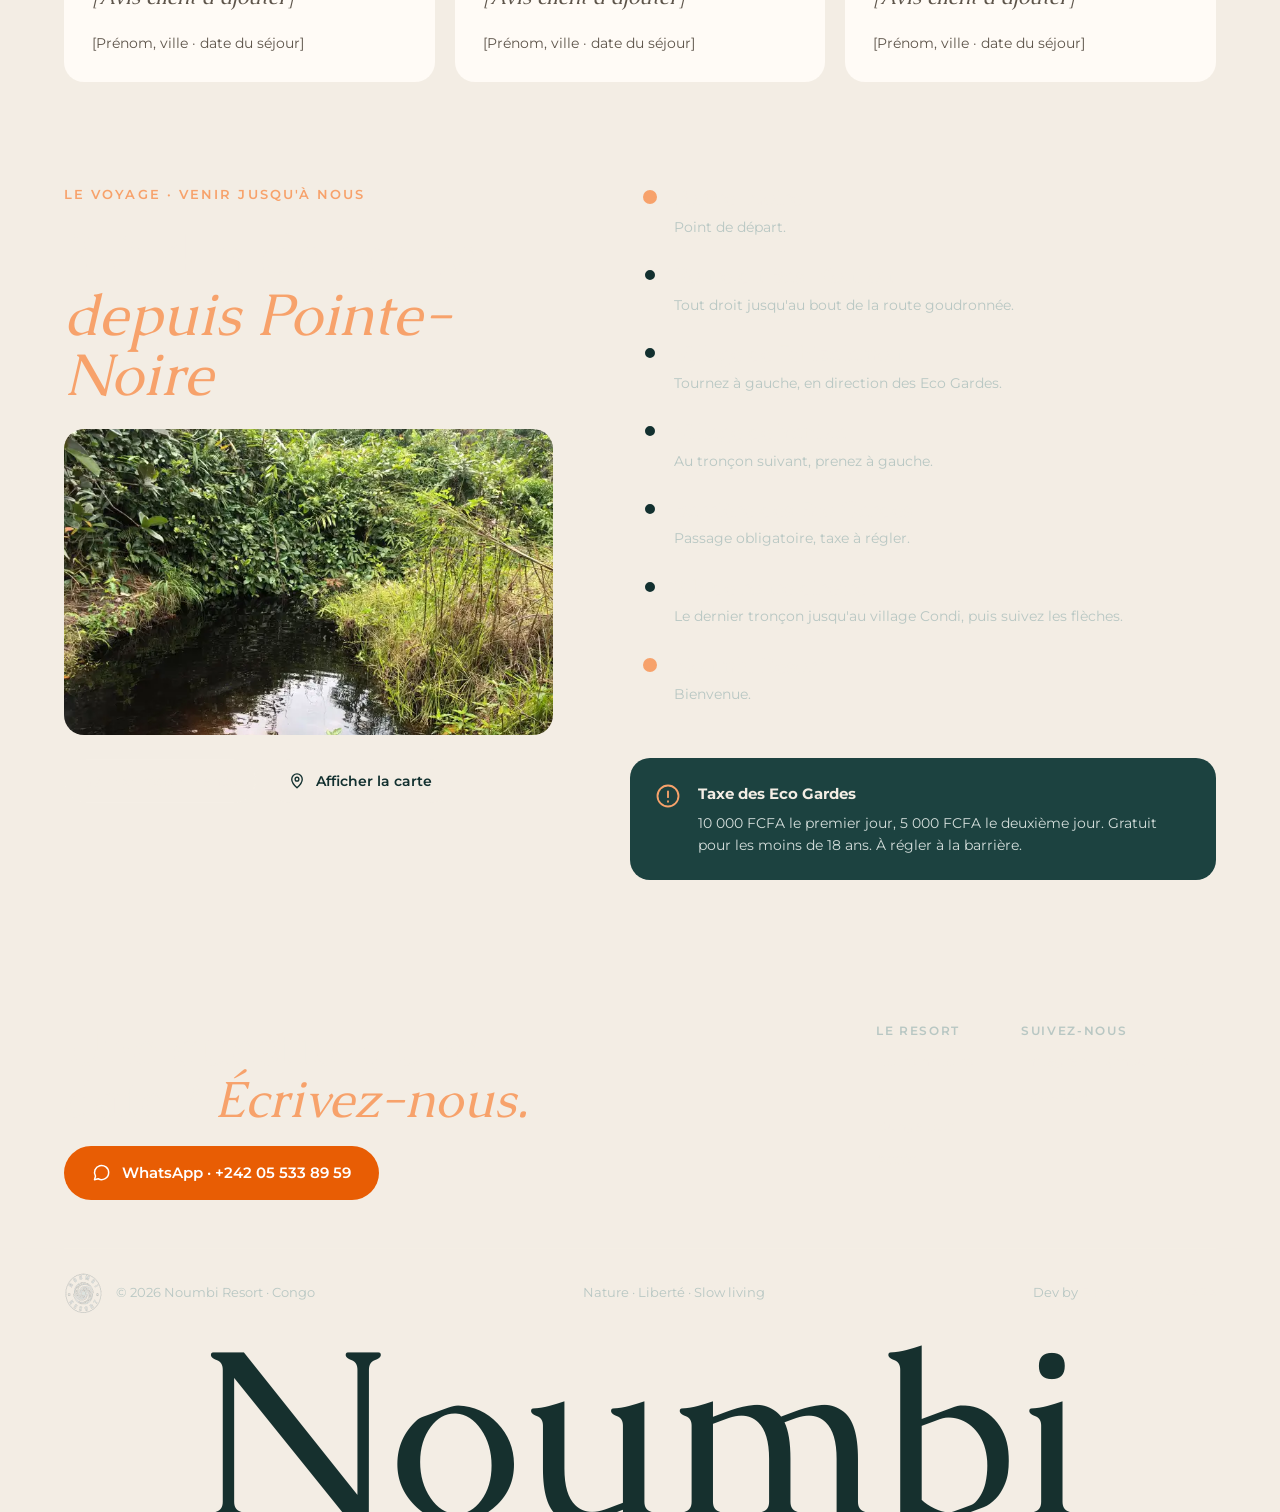
==== commit dabb27b9: "Met à jour photos de Kelly, tarifs, couchage du Wallys et itinéraire - Kelly : 2 nouvelles photos fo" ====
--- a/index.html
+++ b/index.html
@@ -16,9 +16,9 @@
   <link rel="stylesheet" href="https://fonts.googleapis.com/css2?family=Caudex:ital,wght@0,400;0,700;1,400&family=Montserrat:wght@400;500;600&display=swap">
   <link rel="preload" as="image" href="assets/img/hero-surf-700.webp" media="(max-width: 899px)">
   <link rel="preload" as="image" href="assets/img/hero-surf.webp" media="(min-width: 900px)">
-  <link rel="stylesheet" href="css/style.css?v=2026103102">
+  <link rel="stylesheet" href="css/style.css?v=2026110101">
   <script>document.documentElement.classList.add('js')</script>
-  <script src="js/main.js?v=2026103102" defer></script>
+  <script src="js/main.js?v=2026110101" defer></script>
 </head>
 <body>
   <a class="skip" href="#contenu">Aller au contenu</a>
@@ -183,12 +183,12 @@
         -->
         <ul class="bungalows" role="list">
           <li class="bungalow reveal" id="b-kelly" data-cap="2" data-name="Kelly">
-            <div class="slides"><img src="assets/img/camp-700.webp" alt="Bungalow Kelly" loading="lazy" width="700" height="466"></div>
+            <div class="slides"><img src="assets/img/kelly-700.webp" alt="Bungalow Kelly" loading="lazy" width="700" height="526"></div>
             <span class="cap-badge">2 personnes</span>
             <div class="b-body">
               <h3><a class="b-link" href="bungalow.html?b=kelly">Kelly</a></h3>
               <p>Une chambre, un lit double.</p>
-              <p class="price"><strong>30 000 FCFA</strong><span>la première nuit, puis 20 000 FCFA</span></p>
+              <p class="price"><strong>40 000 FCFA</strong><span>par personne la première nuit, puis 30 000 FCFA par personne les nuits suivantes</span></p>
               <span class="b-see">Voir les photos et détails <svg width="16" height="16" viewBox="0 0 24 24" fill="none" stroke="currentColor" stroke-width="2" stroke-linecap="round" stroke-linejoin="round" aria-hidden="true"><path d="M5 12h14M13 6l6 6-6 6"/></svg></span>
               <a class="btn-pill btn-dark btn-block wa-book" href="https://wa.me/242055338959" target="_blank" rel="noopener">Réserver Kelly</a>
             </div>
@@ -199,7 +199,7 @@
             <div class="b-body">
               <h3><a class="b-link" href="bungalow.html?b=chad">Chad</a></h3>
               <p>Une chambre, un lit double.</p>
-              <p class="price"><strong>30 000 FCFA</strong><span>la première nuit, puis 20 000 FCFA</span></p>
+              <p class="price"><strong>40 000 FCFA</strong><span>par personne la première nuit, puis 30 000 FCFA par personne les nuits suivantes</span></p>
               <span class="b-see">Voir les photos et détails <svg width="16" height="16" viewBox="0 0 24 24" fill="none" stroke="currentColor" stroke-width="2" stroke-linecap="round" stroke-linejoin="round" aria-hidden="true"><path d="M5 12h14M13 6l6 6-6 6"/></svg></span>
               <a class="btn-pill btn-dark btn-block wa-book" href="https://wa.me/242055338959" target="_blank" rel="noopener">Réserver Chad</a>
             </div>
@@ -209,8 +209,8 @@
             <span class="cap-badge">6 personnes</span>
             <div class="b-body">
               <h3><a class="b-link" href="bungalow.html?b=le-wallys">Le Wallys</a></h3>
-              <p>Duplex à étage : une chambre parents à l'étage et un espace enfants avec deux lits superposés.</p>
-              <p class="price"><strong>100 000 FCFA</strong><span>la nuit</span></p>
+              <p>Duplex à étage : un lit deux places à l'étage et quatre lits en bas.</p>
+              <p class="price"><strong>40 000 FCFA</strong><span>par personne la première nuit, puis 30 000 FCFA par personne les nuits suivantes</span></p>
               <span class="b-see">Voir les photos et détails <svg width="16" height="16" viewBox="0 0 24 24" fill="none" stroke="currentColor" stroke-width="2" stroke-linecap="round" stroke-linejoin="round" aria-hidden="true"><path d="M5 12h14M13 6l6 6-6 6"/></svg></span>
               <a class="btn-pill btn-dark btn-block wa-book" href="https://wa.me/242055338959" target="_blank" rel="noopener">Réserver Le Wallys</a>
             </div>
@@ -221,7 +221,7 @@
             <div class="b-body">
               <h3><a class="b-link" href="bungalow.html?b=bali">Bali</a></h3>
               <p>Une chambre, deux lits doubles.</p>
-              <p class="price"><strong>30 000 FCFA</strong><span>la première nuit, puis 20 000 FCFA</span></p>
+              <p class="price"><strong>40 000 FCFA</strong><span>par personne la première nuit, puis 30 000 FCFA par personne les nuits suivantes</span></p>
               <span class="b-see">Voir les photos et détails <svg width="16" height="16" viewBox="0 0 24 24" fill="none" stroke="currentColor" stroke-width="2" stroke-linecap="round" stroke-linejoin="round" aria-hidden="true"><path d="M5 12h14M13 6l6 6-6 6"/></svg></span>
               <a class="btn-pill btn-dark btn-block wa-book" href="https://wa.me/242055338959" target="_blank" rel="noopener">Réserver Bali</a>
             </div>
@@ -232,7 +232,7 @@
             <div class="b-body">
               <h3><a class="b-link" href="bungalow.html?b=nsuini">Nsuini</a></h3>
               <p>Une chambre, un lit double.</p>
-              <p class="price"><strong>30 000 FCFA</strong><span>la première nuit, puis 20 000 FCFA</span></p>
+              <p class="price"><strong>40 000 FCFA</strong><span>par personne la première nuit, puis 30 000 FCFA par personne les nuits suivantes</span></p>
               <span class="b-see">Voir les photos et détails <svg width="16" height="16" viewBox="0 0 24 24" fill="none" stroke="currentColor" stroke-width="2" stroke-linecap="round" stroke-linejoin="round" aria-hidden="true"><path d="M5 12h14M13 6l6 6-6 6"/></svg></span>
               <a class="btn-pill btn-dark btn-block wa-book" href="https://wa.me/242055338959" target="_blank" rel="noopener">Réserver Nsuini</a>
             </div>
@@ -299,11 +299,11 @@
         <div class="acces-main">
           <ol class="route">
             <li class="is-end"><strong>Pointe-Noire</strong><span>Point de départ.</span></li>
-            <li><strong>Route de la rivière Bakouilou</strong><span>Tout droit jusqu'au bout de la route goudronnée.</span></li>
-            <li><strong>Village de Tchizalamou</strong><span>Tournez à droite.</span></li>
+            <li><strong>Route du Bas-Kouilou</strong><span>Tout droit jusqu'au bout de la route goudronnée.</span></li>
+            <li><strong>Village de Tchizalamou</strong><span>Tournez à gauche, en direction des Eco Gardes.</span></li>
             <li><strong>Village de Yanika</strong><span>Au tronçon suivant, prenez à gauche.</span></li>
             <li><strong>Barrière des Eco Gardes</strong><span>Passage obligatoire, taxe à régler.</span></li>
-            <li><strong>2 h de route directe</strong><span>Le dernier tronçon jusqu'au resort.</span></li>
+            <li><strong>2 h de route directe</strong><span>Le dernier tronçon jusqu'au village Condi, puis suivez les flèches.</span></li>
             <li class="is-end"><strong>Noumbi Resort</strong><span>Bienvenue.</span></li>
           </ol>
           <div class="notice reveal">
